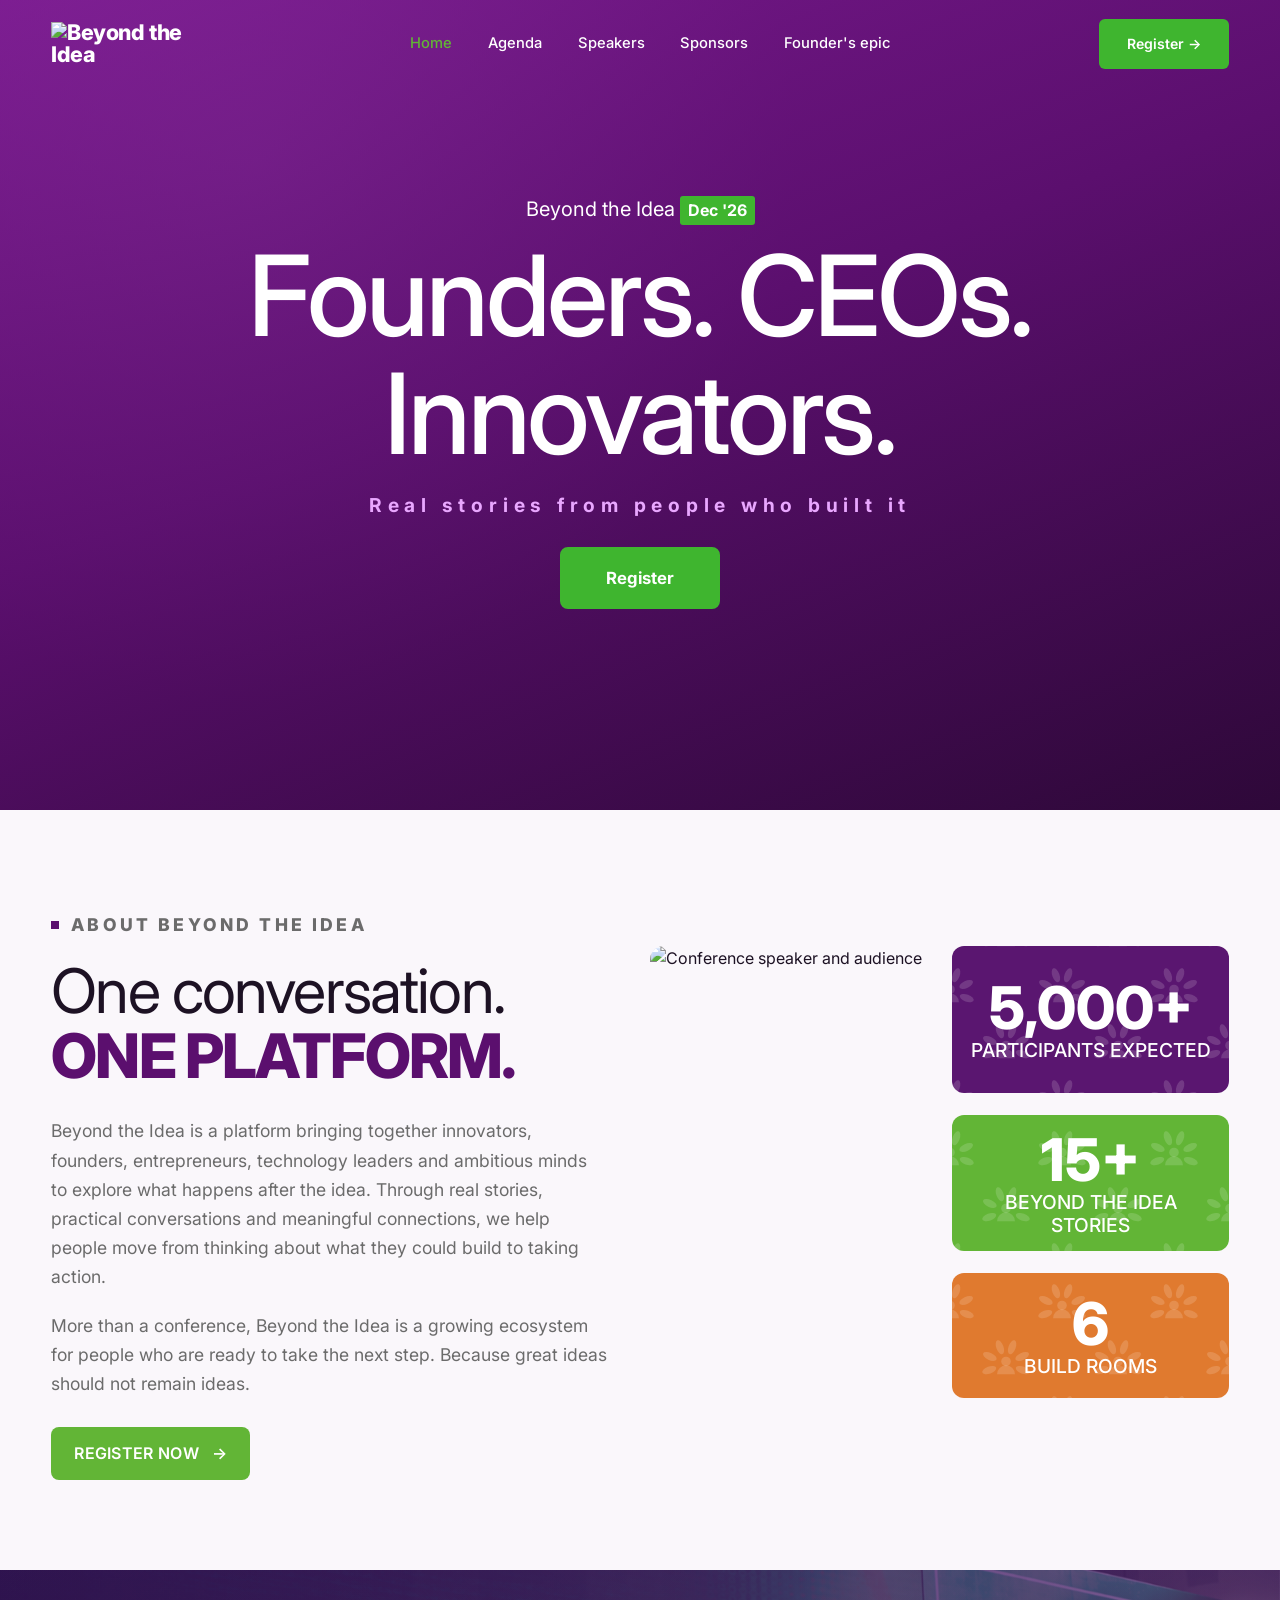
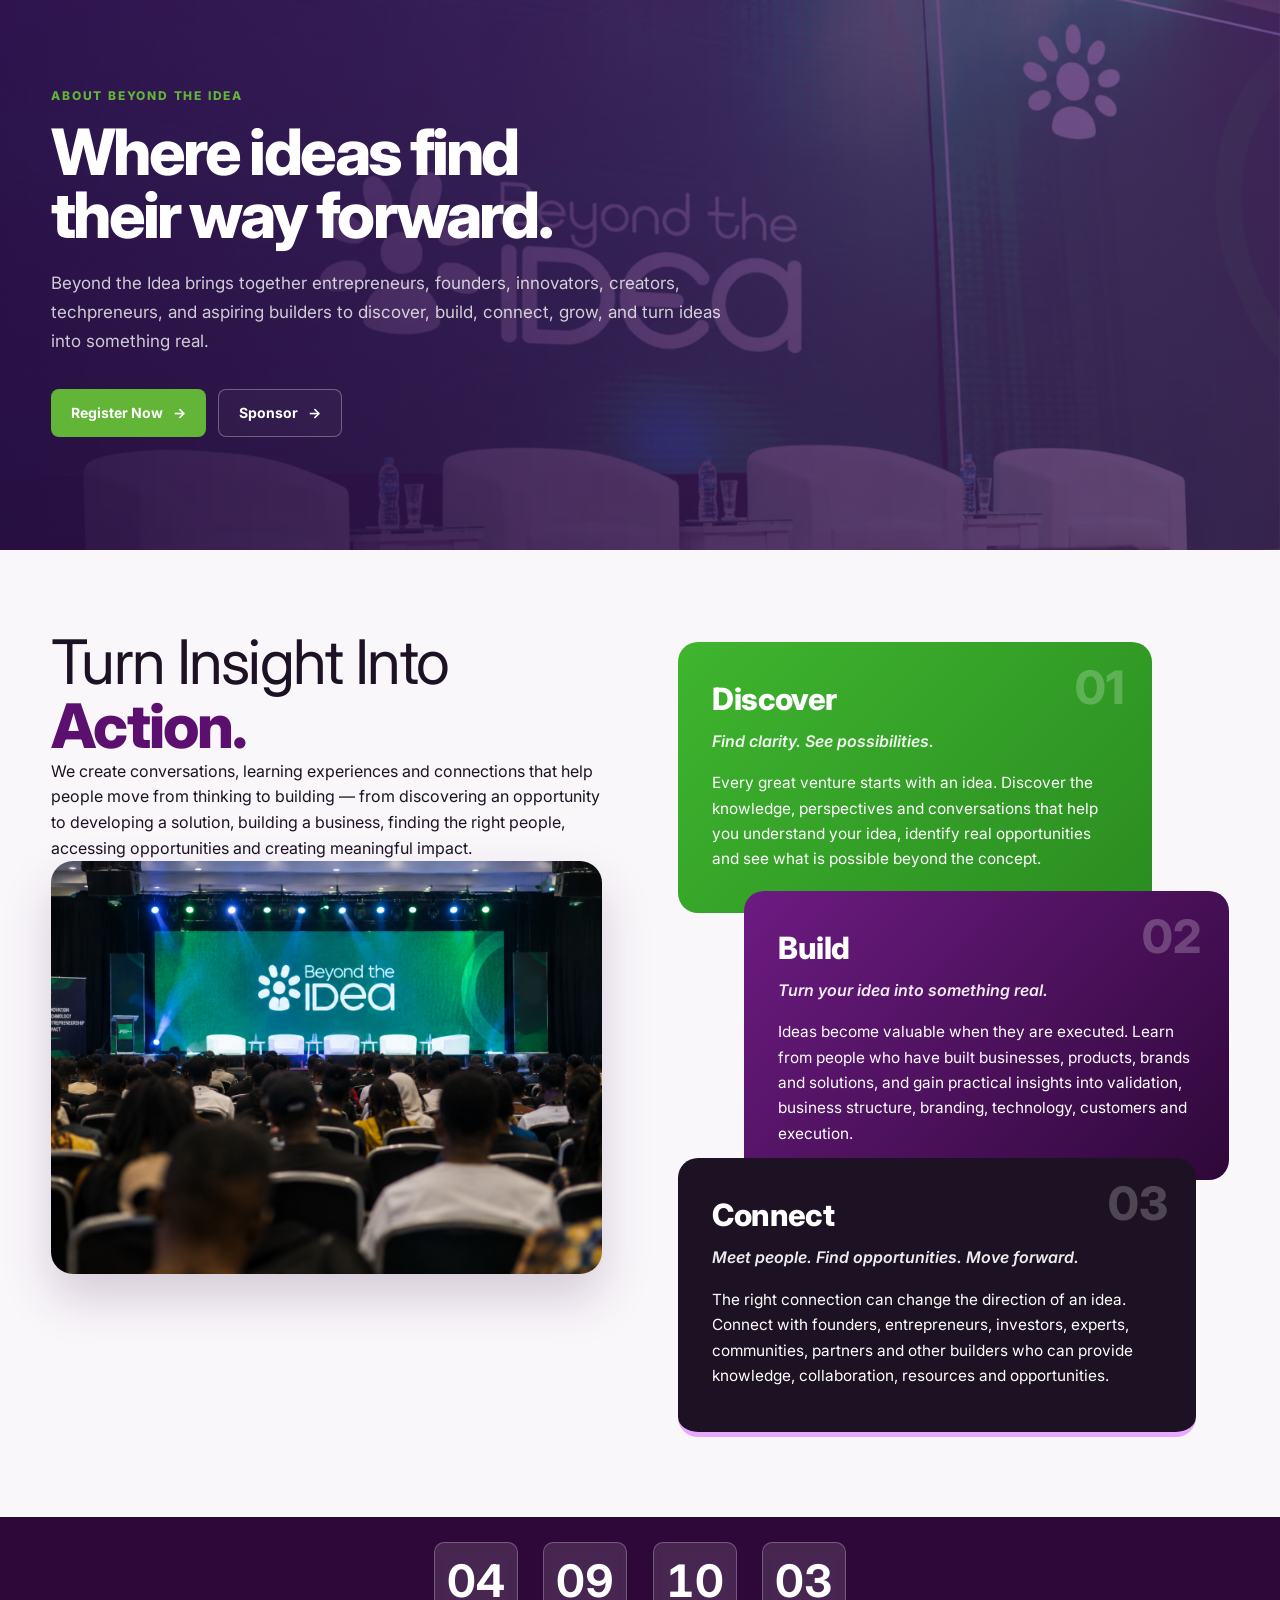
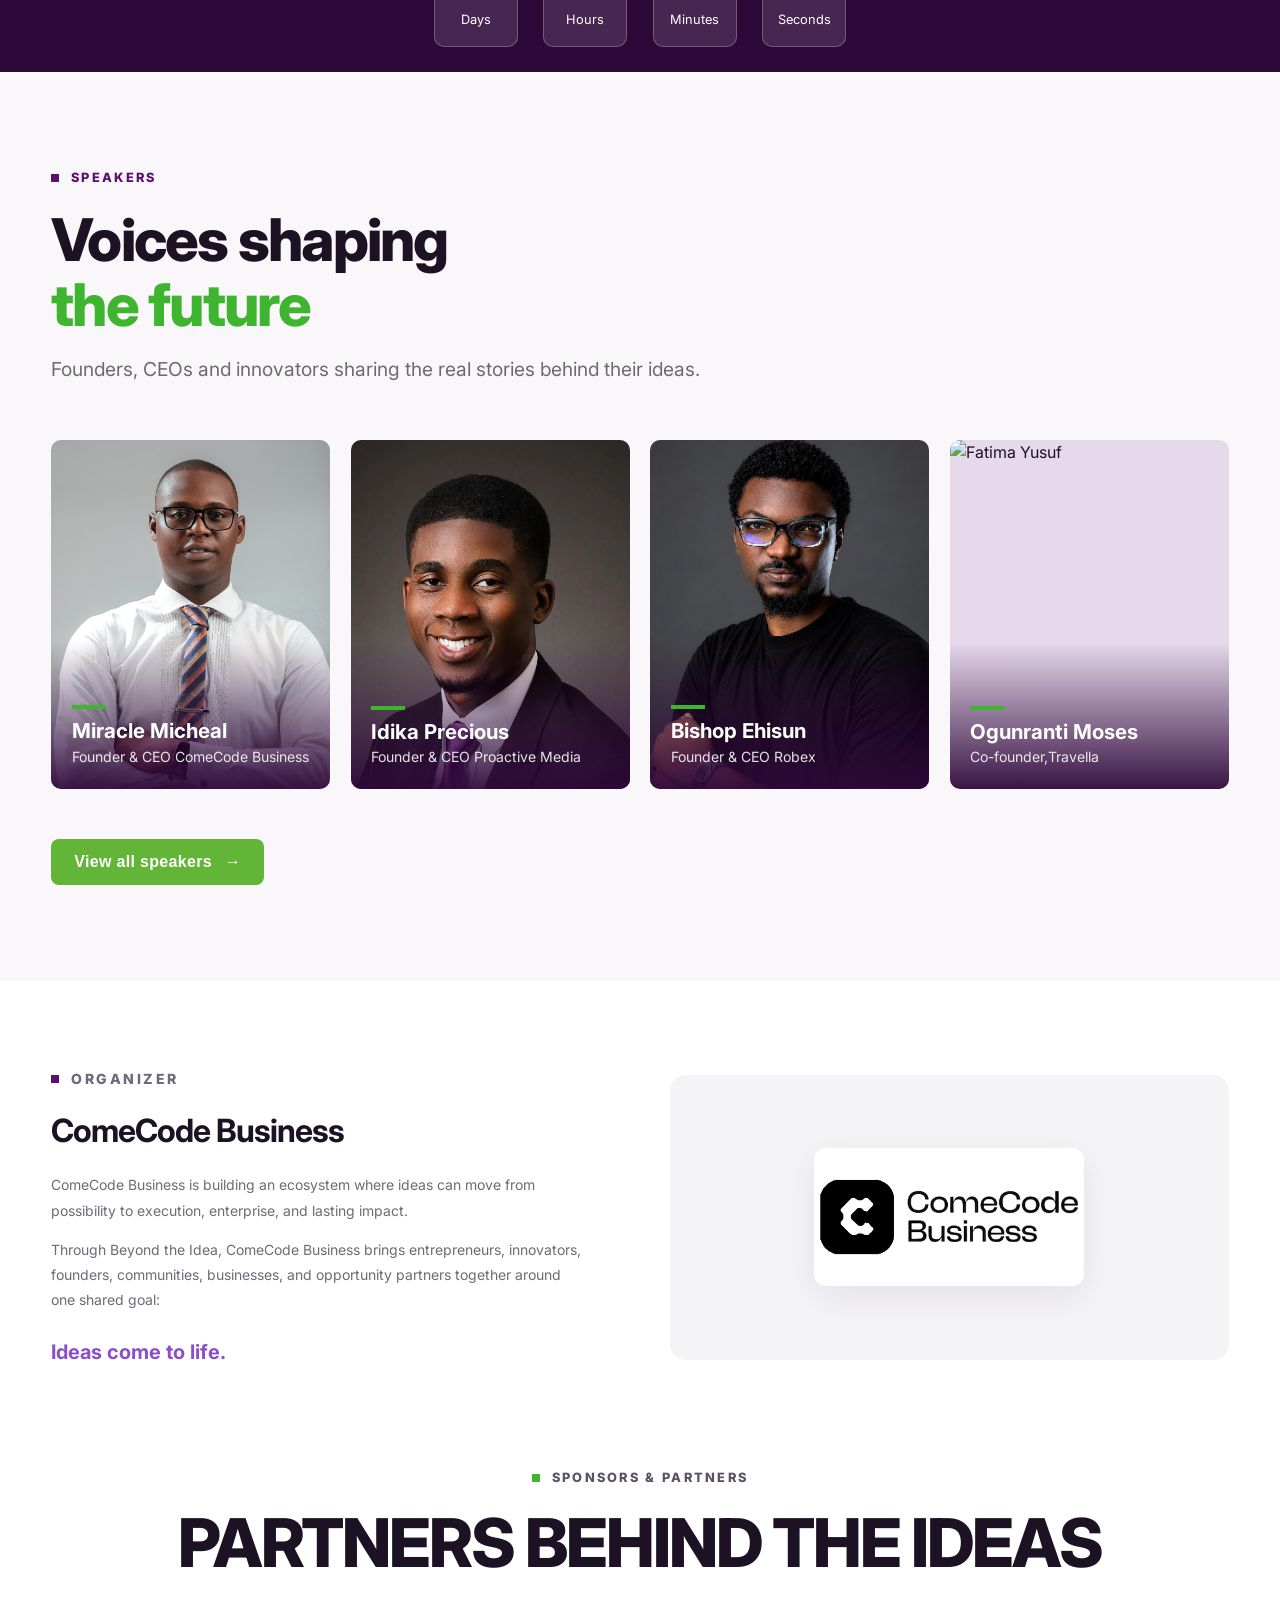
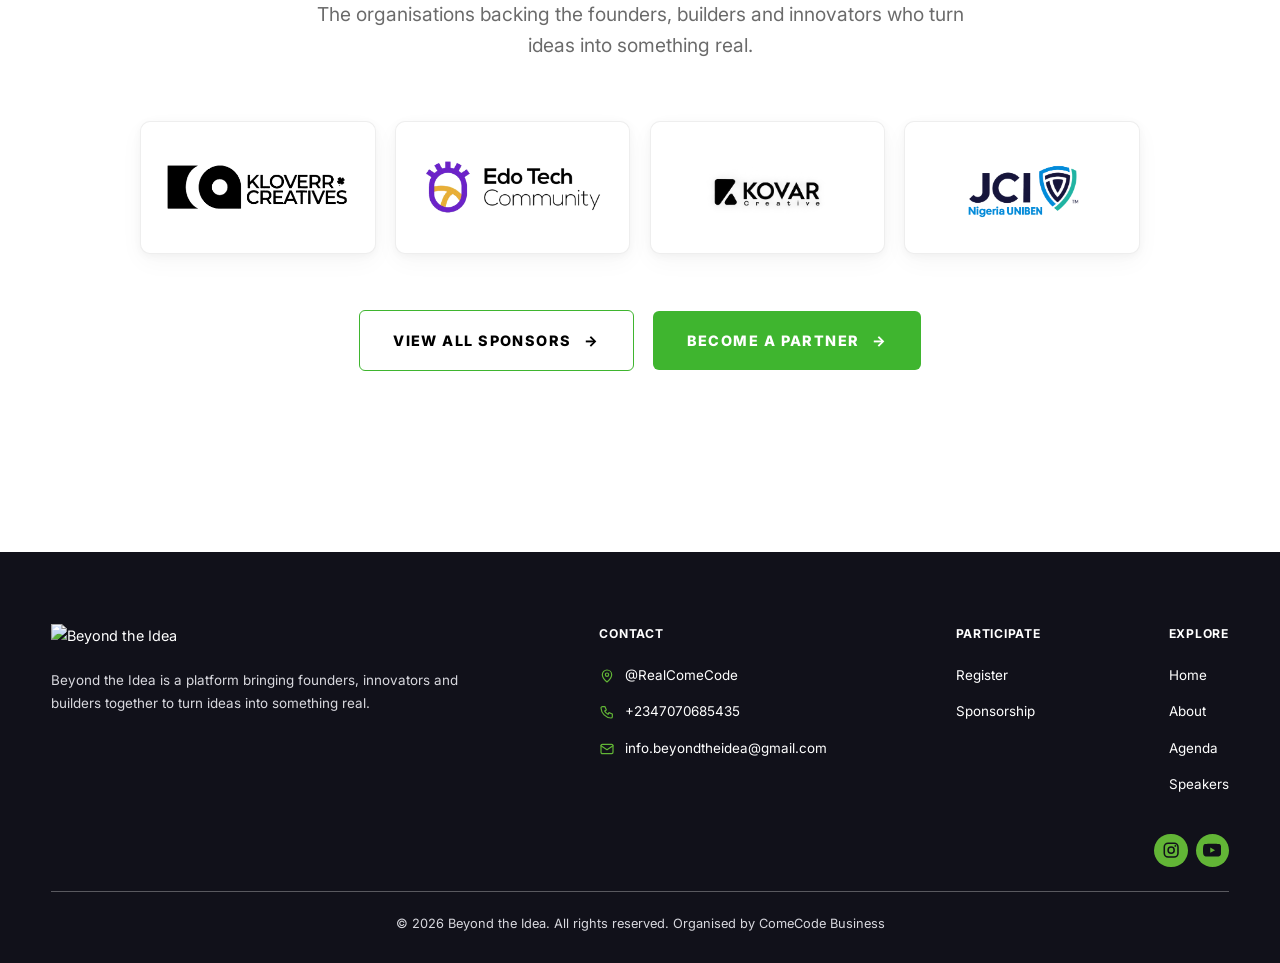
==== index.html @ 886acd52 "updating" ====
<!DOCTYPE html>
<html lang="en">

<head>
  <meta charset="UTF-8">
  <meta name="viewport" content="width=device-width, initial-scale=1">
  <title>Beyond the Idea | Where Ideas Come to Life</title>
  <link rel="preconnect" href="https://fonts.googleapis.com">
  <link href="https://fonts.googleapis.com/css2?family=Inter:wght@300;400;500;600;700;800&display=swap"
    rel="stylesheet">
  <link rel="icon" type="image/svg+xml" href="./img/favicon.png">
  <meta name="theme-color" content="#5b0f6e">
  <link rel="stylesheet" href="main.css">
</head>

<body>

  <header class="nav" id="nav">
    <a href="#home" class="logo">
      <img class="logo-white" src="./img/logo1.PNG" alt="Beyond the Idea">
      <img class="logo-color" src="./img/logo.PNG" alt="Beyond the Idea">
    </a>
    <button class="menu-toggle" id="menuToggle" aria-label="Toggle menu" aria-expanded="false">&#9776;</button>
    <ul class="nav-links" id="navLinks">
      <li><a href="#home" class="active">Home</a></li>
      <li><a href="agenda.html">Agenda</a></li>
      <li><a href="speakers.html">Speakers</a></li>

      <!-- <li><a href="#agenda">Agenda</a></li> -->
      <li><a href="sponsor.html">Sponsors</a></li>
      <li><a href="#journey">Founder's epic</a></li>
      <a href="register.html" class="btn-register btn-register-hide">Register <span>→</span></a>
    </ul>
    <a href="register.html" class="btn-register">Register <span>→</span></a>
  </header>

  <main>
    <section class="hero" id="home">
      <div class="hero-bg" aria-hidden="true">
        <video autoplay muted loop playsinline preload="auto"
          poster="https://assets.mixkit.co/videos/13192/13192-thumb-720-3.jpg">
          <!-- Replace with your own file later: <source src="hero.mp4" type="video/mp4"> -->
          <source src="https://assets.mixkit.co/videos/13192/13192-720.mp4" type="video/mp4">
        </video>
      </div>
      <!-- <p class="kicker">Beyond the Idea 2026</p> -->
      <p class="hero-beyond-the-idea">Beyond the Idea <small> Dec '26</small></p>
      <h1>Founders. CEOs. <br> Innovators.</h1>
      <p class="tagline">Real stories from people who built it
      </p>

      <!-- Change the date here (YYYY-MM-DDTHH:MM:SS) -->


      <br>
      <a href="register.html" class="btn-cta" id="register">Register</a>


    </section>

    <!-- =========== about ============== -->
    <!-- ============   ============= -->
    <section class="about" id="about">
      <div class="about-text">
        <p class="spk-label">ABOUT BEYOND THE IDEA</p>
        <h2>One conversation.<br><span>ONE PLATFORM.</span></h2>
        <p class="platform-lead">Beyond the Idea is a platform bringing together innovators, founders, entrepreneurs,
          technology leaders and ambitious minds to explore what happens after the idea. Through real stories, practical
          conversations and meaningful connections, we help people move from thinking about what they could build to
          taking action.</p>
        <p>More than a conference, Beyond the Idea is a growing ecosystem for people who are ready to take the next
          step. Because great ideas should not remain ideas.</p>

        <a href="#register" class="about-btn">REGISTER NOW <span aria-hidden="true">&rarr;</span></a>
      </div>

      <div class="participants-sec">
        <!-- Temporary image: replace src with the official conference photo -->
        <img class="about-img" src="https://assets.mixkit.co/videos/13192/13192-thumb-720-3.jpg"
          alt="Conference speaker and audience">

        <div class="about-cards">
          <div class="acard acard--purple"><strong>5,000+</strong><span>PARTICIPANTS EXPECTED</span></div>
          <div class="acard acard--green"><strong>15+</strong><span>BEYOND THE IDEA STORIES</span></div>
          <div class="acard acard--orange"><strong>6</strong><span>BUILD ROOMS</span></div>
        </div>
      </div>
    </section>

    <section class="bti-about-hero">
      <div class="bti-hero-overlay"></div>

      <div class="bti-container bti-hero-content">

        <span class="bti-eyebrow">ABOUT BEYOND THE IDEA</span>

        <h1>
          Where ideas find<br />
          their way forward.
        </h1>

        <p>
          Beyond the Idea brings together entrepreneurs, founders,
          innovators, creators, techpreneurs, and aspiring builders
          to discover, build, connect, grow, and turn ideas into
          something real.
        </p>

        <div class="bti-hero-buttons">
          <a href="register.html" class="bti-btn bti-btn-primary">
            Register Now
            <span>→</span>
          </a>

          <a href="#programme" class="bti-btn bti-btn-outline">
            Sponsor
            <span>→</span>
          </a>
        </div>

      </div>
    </section>

    <!-- <section class="bti-section bti-white-section bti-journey-section">
      
      <div class="bti-container">
  
        <div class="bti-section-heading">
  
          <span class="bti-eyebrow bti-eyebrow-purple">
            MORE THAN A CONFERENCE
          </span>
  
          <h2>
            An idea is the beginning.<br />
            What comes next changes everything.
          </h2>
  
          <p>
            Beyond the Idea is built around the journey people take
            after inspiration — helping them discover what is possible,
            learn what is necessary, connect with people who can help,
            build what matters, grow what works, and create impact.
          </p>
  
        </div>
  
  
        <div class="bti-journey-grid">
  
          <div class="bti-journey-item" data-title="DISCOVER">
            <div class="bti-journey-number">01</div>
            <h3>DISCOVER</h3>
            <p>
              Find clarity, identify opportunities, and understand
              what is possible.
            </p>
          </div>
  
          <div class="bti-journey-item" data-title="LEARN">
            <div class="bti-journey-number">02</div>
            <h3>LEARN</h3>
            <p>
              Gain practical knowledge from people who have built,
              failed, learned, and grown.
            </p>
          </div>
  
          <div class="bti-journey-item" data-title="CONNECT">
            <div class="bti-journey-number">03</div>
            <h3>CONNECT</h3>
            <p>
              Meet founders, experts, communities, partners,
              investors, and opportunity creators.
            </p>
          </div>
  
          <div class="bti-journey-item" data-title="BUILD">
            <div class="bti-journey-number">04</div>
            <h3>BUILD</h3>
            <p>
              Move from thinking to doing and turn ideas into
              businesses, products, brands, and solutions.
            </p>
          </div>
  
          <div class="bti-journey-item" data-title="GROW">
            <div class="bti-journey-number">05</div>
            <h3>GROW</h3>
            <p>
              Discover customers, opportunities, resources,
              partnerships, and pathways for sustainable growth.
            </p>
          </div>
  
          <div class="bti-journey-item" data-title="IMPACT">
            <div class="bti-journey-number">06</div>
            <h3>IMPACT</h3>
            <p>
              Build things that matter, create opportunities,
              and contribute to something bigger.
            </p>
          </div>
  
        </div>
  
  
        <div class="bti-bottom-statement">
          <span>IDEA</span>
          <i>→</i>
          <span>INNOVATION</span>
          <i>→</i>
          <span>ENTERPRISE</span>
          <i>→</i>
          <span>IMPACT</span>
        </div>
  
      </div>
  
    </section> -->



    <section class="platform" id="platform">
      <div class="platform-left">
        <h2>Turn Insight Into
          <br><span>Action.</span>
        </h2>
        <p>We create conversations, learning experiences and connections that help people move from thinking to building
          — from discovering an opportunity to developing a solution, building a business, finding the right people,
          accessing opportunities and creating meaningful impact.</p>



        <img class="platform-img" src="./img//Beyond the Idea Conference Stage.png"
          alt="Attendees at a business conference">
      </div>

      <div class="platform-cards">
        <article class="pcard pcard--discover">
          <span class="pcard-num">01</span>
          <h3>Discover</h3>
          <p class="pcard-sub">Find clarity. See possibilities.</p>
          <p>Every great venture starts with an idea. Discover the knowledge, perspectives and conversations that help
            you understand your idea, identify real opportunities and see what is possible beyond the concept.</p>
        </article>

        <article class="pcard pcard--build">
          <span class="pcard-num">02</span>
          <h3>Build</h3>
          <p class="pcard-sub">Turn your idea into something real.</p>
          <p>Ideas become valuable when they are executed. Learn from people who have built businesses, products, brands
            and solutions, and gain practical insights into validation, business structure, branding, technology,
            customers and execution.</p>
        </article>

        <article class="pcard pcard--connect">
          <span class="pcard-num">03</span>
          <h3>Connect</h3>
          <p class="pcard-sub">Meet people. Find opportunities. Move forward.</p>
          <p>The right connection can change the direction of an idea. Connect with founders, entrepreneurs, investors,
            experts, communities, partners and other builders who can provide knowledge, collaboration, resources and
            opportunities.</p>
        </article>
      </div>
    </section>





    <section class="closing" id="speakers">
      <div class="countdown" id="countdown" data-date="2026-12-10T09:00:00" aria-label="Countdown to the conference">
        <div><strong id="cd-days">00</strong><span>Days</span></div>
        <div><strong id="cd-hours">00</strong><span>Hours</span></div>
        <div><strong id="cd-mins">00</strong><span>Minutes</span></div>
        <div><strong id="cd-secs">00</strong><span>Seconds</span></div>
      </div>
    </section>

    <!--========== speakers ============ -->
    <section class="speakers" id="speakers">
      <p class="spk-label">SPEAKERS</p>
      <h2 class="spk-heading">Voices shaping <br> <span>the future</span></h2>
      <p class="spk-lead">Founders, CEOs and innovators sharing the real stories behind their ideas.</p>

      <div class="spk-grid">
        <article class="spk">
          <img src="./img/00mira.png" alt="Amara Okoye">
          <div class="spk-info">
            <h3>Miracle Micheal</h3>
            <p>Founder &amp; CEO ComeCode Business </p>
          </div>
        </article>
        <article class="spk">
          <img src="./img/spk1.PNG" alt="Idika Precious">
          <div class="spk-info">
            <h3>Idika Precious</h3>
            <p>Founder &amp; CEO Proactive Media</p>
          </div>
        </article>



        <article class="spk">
          <img src="./img/Bishop.png" alt="Segun Balogun">
          <div class="spk-info">
            <h3>Bishop Ehisun</h3>
            <p>Founder &amp; CEO Robex</p>
          </div>
        </article>

        <article class="spk">
          <img src="https://media.licdn.com/dms/image/v2/D4D03AQGA4T_Y5OUcsQ/profile-displayphoto-scale_400_400/B4DaENjYdKKAAg-/0/1791228742849?e=1793836800&v=beta&t=tyHD4drpQidEf4OeiKPLQyxPSlgWI0ppKH7oAzW0KeU" alt="Fatima Yusuf" loading="lazy">
         
          <div class="spk-info">
            <h3>Ogunranti Moses</h3>
            <p>Co-founder,Travella</p>
          </div>
        </article>
      </div>
      <a href="speakers.html"> <button class="view-speakers">View all speakers <span>→</span></button></a>
    </section>



    <!-- =========================================
             ORGANIZER SECTION
        ========================================== -->
    <section class="bti-organizer-section">

      <div class="bti-container">

        <div class="bti-organizer-grid">

          <div class="bti-organizer-content">

            <p class="spk-label">ORGANIZER</p>

            <h2>ComeCode Business</h2>

            <p>
              ComeCode Business is building an ecosystem where ideas
              can move from possibility to execution, enterprise, and
              lasting impact.
            </p>

            <p>
              Through Beyond the Idea, ComeCode Business brings
              entrepreneurs, innovators, founders, communities,
              businesses, and opportunity partners together around one
              shared goal:
            </p>

            <strong class="bti-organizer-highlight">
              Ideas come to life.
            </strong>

          </div>


          <div class="bti-organizer-logo-box">

            <!-- Replace this with the actual ComeCode Business logo -->
            <div class="bti-logo-placeholder">
              <img src="./img/ccb_logo.png" alt="">
            </div>

          </div>

        </div>

      </div>
      <!-- ========== SPONSORS & PARTNERS ========== -->
      <section class="sponsors" id="sponsors">

        <p class="sp-label">SPONSORS &amp; PARTNERS</p>

        <h2 class="sp-heading">Partners behind the ideas</h2>

        <p class="sp-lead">
          The organisations backing the founders, builders and innovators who turn ideas into something real.
        </p>

        <div class="sp-grid">

          <a href="#" class="plogo" aria-label="Google">
            <img src="./img//sponsors/kloverr.png" alt="Google">
          </a>

          <a href="#" class="plogo" aria-label="Microsoft">
            <img src="./img//sponsors//Edo tech com...png" alt="Microsoft">
          </a>

          <a href="#" class="plogo kovar" aria-label="Meta">
            <img src="./img//sponsors/kovar.png" alt="Meta">
          </a>

          <a href="#" class="plogo" aria-label="Apple">
            <img src="./img/sponsors/jcin.png" alt="Apple">
          </a>

          <!-- <a href="#" class="plogo" aria-label="Amazon">
            <img src="https://cdn.simpleicons.org/amazon" alt="Amazon">
          </a>

          <a href="#" class="plogo" aria-label="Flutter">
            <img src="https://cdn.simpleicons.org/flutter" alt="Flutter">
          </a>

          <a href="#" class="plogo" aria-label="Paystack">
            <img src="https://cdn.simpleicons.org/paystack" alt="Paystack">
          </a>

          <a href="#" class="plogo" aria-label="MTN">
            <img src="https://cdn.simpleicons.org/mtn" alt="MTN">
          </a>

          <a href="#" class="plogo" aria-label="Airtel">
            <img src="https://cdn.simpleicons.org/airtel" alt="Airtel">
          </a>

          <a href="#" class="plogo" aria-label="GitHub">
            <img src="https://cdn.simpleicons.org/github" alt="GitHub">
          </a>

          <a href="#" class="plogo" aria-label="LinkedIn">
            <img src="https://cdn.simpleicons.org/linkedin" alt="LinkedIn">
          </a>

          <a href="#" class="plogo" aria-label="Notion">
            <img src="https://cdn.simpleicons.org/notion" alt="Notion">
          </a> -->

        </div>

        <div class="sp-actions">

          <a href="sponsor.html" class="sp-btn">
            VIEW ALL SPONSORS
            <span aria-hidden="true">→</span>
          </a>

          <a href="register.html" class="sp-btn sp-btn-primary">
            BECOME A PARTNER
            <span aria-hidden="true">→</span>
          </a>

        </div>

      </section>
    </section>
  </main>

  <footer class="sf">
    <div class="sf-top">

      <!-- brand -->
      <div class="sf-brand">
        <a href="index.html"><img src="./img/logo1.PNG" alt="Beyond the Idea"></a>
        <p>Beyond the Idea is a platform bringing founders, innovators and builders together to turn ideas into
          something real.</p>
      </div>

      <!-- contact -->
      <div class="sf-col sf-contact">
        <h4>Contact</h4>
        <ul>
          <li>
            <svg viewBox="0 0 24 24" aria-hidden="true">
              <path d="M12 21s-7-6.1-7-11a7 7 0 0 1 14 0c0 4.9-7 11-7 11z" />
              <circle cx="12" cy="10" r="2.5" />
            </svg>
            <span>@RealComeCode</span>
          </li>
          <li>
            <svg viewBox="0 0 24 24" aria-hidden="true">
              <path d="M5 4h4l2 5-2.5 1.5a11 11 0 0 0 5 5L15 13l5 2v4a2 2 0 0 1-2 2A16 16 0 0 1 3 6a2 2 0 0 1 2-2z" />
            </svg>
            <a href="https://wa.me/+2347070685435">+2347070685435</a>
          </li>
          <li>
            <svg viewBox="0 0 24 24" aria-hidden="true">
              <rect x="3" y="5" width="18" height="14" rx="2" />
              <path d="M3 7l9 6 9-6" />
            </svg>
            <a href="mailto:email@example.com">info.beyondtheidea@gmail.com</a>
          </li>
        </ul>
      </div>

      <!-- participate -->
      <div class="sf-col">
        <h4>Participate</h4>
        <ul>
          <li><a href="register.html">Register</a></li>
          <li><a href="sponsor.html">Sponsorship</a></li>
        </ul>
      </div>

      <!-- explore -->
      <div class="sf-col">
        <h4>Explore</h4>
        <ul>
          <li><a href="index.html">Home</a></li>
          <li><a href="index.html#about">About</a></li>
          <li><a href="agenda.html">Agenda</a></li>
          <li><a href="speakers.html">Speakers</a></li>
        </ul>
      </div>

    </div>

    <!-- social icon (right-hand side) -->
    <div class="sf-social">
      <a href="https://www.instagram.com/YOUR-HANDLE" target="_blank" rel="noopener" aria-label="Instagram">
        <svg viewBox="0 0 24 24" aria-hidden="true">
          <g fill="none" stroke="currentColor" stroke-width="2" stroke-linecap="round" stroke-linejoin="round">
            <rect x="3" y="3" width="18" height="18" rx="5" />
            <circle cx="12" cy="12" r="4" />
          </g>
          <circle cx="17.5" cy="6.5" r="1.2" fill="currentColor" />
        </svg>
      </a>
      <a href="https://youtube.com/@realcomecode?si=xZwVkfwQ1NL-Rm1K" target="_blank" rel="noopener"
        aria-label="YouTube">
        <svg viewBox="0 0 24 24" aria-hidden="true">
          <path
            d="M23.498 6.186a3.016 3.016 0 0 0-2.122-2.136C19.505 3.545 12 3.545 12 3.545s-7.505 0-9.377.505A3.017 3.017 0 0 0 .502 6.186C0 8.07 0 12 0 12s0 3.93.502 5.814a3.016 3.016 0 0 0 2.122 2.136c1.871.505 9.376.505 9.376.505s7.505 0 9.377-.505a3.015 3.015 0 0 0 2.122-2.136C24 15.93 24 12 24 12s0-3.93-.502-5.814zM9.545 15.568V8.432L15.818 12l-6.273 3.568z" />
        </svg>
      </a>
    </div>

    <!-- copyright (right-hand side) -->
    <div class="sf-bottom">
      © 2026 Beyond the Idea. All rights reserved. Organised by ComeCode Business
    </div>
  </footer>

  <script src="main.js">

  </script>
</body>

</html>
---- main.css ----
:root {
  --purple: #5b0f6e;
  --purple-deep: #2e0839;
  --lilac: #e9a7ff;
  --green: #3fb52f;
  --white: #fff;
  --ink: #1d1224;
  --nav-h: clamp(68px, 7vw, 88px);
}

* {
  box-sizing: border-box;
  margin: 0;
  padding: 0;
}

html {
  scroll-behavior: smooth;
  scroll-padding-top: 80px;
  -webkit-text-size-adjust: 100%;
}

body {
  font-family: "Inter", system-ui, sans-serif;
  color: var(--ink);
  background: #faf7fb;
  line-height: 1.6;
  overflow-x: clip;
  /* never split words mid-word; lines only wrap between words */
  overflow-wrap: normal;
  word-break: normal;
  hyphens: none;
}

img,
video {
  max-width: 100%;
}

a {
  text-decoration: none;
  color: inherit;
}

:focus-visible {
  outline: 3px solid var(--lilac);
  outline-offset: 3px;
}

/* ---------- NAV ---------- */
.nav {
  position: fixed;
  inset: 0 0 auto 0;
  z-index: 50;
  height: var(--nav-h);
  display: flex;
  align-items: center;
  justify-content: space-between;
  gap: clamp(8px, 1.5vw, 24px);
  padding: 0 clamp(14px, 4vw, 56px);
  color: var(--white);
  background: transparent;
  transition: background .3s, box-shadow .3s, height .3s, color .3s;
}

.nav.scrolled {
  background: var(--white);
  color: var(--ink);
  height: clamp(60px, 6vw, 92px);
  box-shadow: 0 2px 18px rgba(46, 8, 57, .12);
}

.logo {
  flex-shrink: 0;
  font-weight: 800;
  font-size: 1.35rem;
  line-height: 1;
  letter-spacing: -.02em;
}

.logo small {
  display: inline-block;
  margin-top: 6px;
  padding: 2px 8px;
  background: var(--green);
  color: var(--white);
  font-size: .72rem;
  font-weight: 700;
  letter-spacing: 0;
}

.logo img {
  display: block;
  width: clamp(96px, 14vw, 150px);
  height: auto;
}

/* ===== NAV LOGO SWAP (white logo on the transparent bar, coloured logo once the bar turns white) ===== */
.logo .logo-color {
  display: none;
}

.nav.scrolled .logo .logo-white {
  display: none;
}

.nav.scrolled .logo .logo-color {
  display: block;
}

.nav-links {
  display: flex;
  flex-wrap: nowrap;
  gap: clamp(0px, .4vw, 8px);
  list-style: none;
}

.nav-links a {
  display: block;
  white-space: nowrap;
  padding: clamp(6px, .8vw, 10px) clamp(4px, calc(1.9vw - 9px), 20px);
  font-size: clamp(.68rem, 1.15vw, 1rem);
  border-radius: 999px;
  font-weight: 500;
  transition: background .2s;
}

.nav-links a:hover {
  color: var(--card-green);
}

.nav.scrolled .nav-links a:hover {
  color: var(--card-green);
}

.nav-links a.active {
  /* background: var(--ink); */
  color: var(--card-green);
}

.btn-register {
  flex-shrink: 0;
  white-space: nowrap;
  background: var(--green);
  color: var(--white);
  padding: clamp(8px, 1.1vw, 16px) clamp(10px, calc(2.6vw - 5px), 28px);
  font-size: clamp(.68rem, 1.1vw, 1rem);
  border-radius: 6px;
  font-weight: 600;
  transition: background .2s;
}

.btn-register:hover {
  background: var(--purple-deep);
}

.menu-toggle {
  display: none;
  background: none;
  border: 0;
  color: inherit;
  font-size: 1.8rem;
  cursor: pointer;
}

.btn-register-hide {
  display: none !important;
}

/* ---------- HERO ---------- */
.hero {
  position: relative;
  min-height: 90vh;
  display: flex;
  flex-direction: column;
  align-items: center;
  justify-content: center;
  text-align: center;
  color: var(--white);
  padding: calc(var(--nav-h) + clamp(12px, 2vw, 24px)) 5vw clamp(90px, 12vw, 120px);
  /* Gradient shows while the video loads */
  background:
    radial-gradient(circle at 20% 20%, rgba(233, 167, 255, .25), transparent 45%),
    linear-gradient(160deg, #7a1a8f 0%, var(--purple) 45%, var(--purple-deep) 100%);
  isolation: isolate;
  overflow: hidden;
}

.hero-bg {
  position: absolute;
  inset: 0;
  z-index: -1;
}

.hero-bg video {
  width: 100%;
  height: 100%;
  object-fit: cover;
}

/* Purple overlay keeps the white text readable over the footage */
.hero-bg::after {
  content: "";
  position: absolute;
  inset: 0;
  background: linear-gradient(160deg, rgba(122, 26, 143, .75), rgba(91, 15, 110, .8) 45%, rgba(46, 8, 57, .9));
}

.hero .kicker {
  font-size: clamp(.9rem, 1.6vw, 1.15rem);
  font-weight: 500;
}

.hero-beyond-the-idea {
  font-size: 20px;
}

.hero-beyond-the-idea small {
  display: inline-block;
  padding: 2px 8px;
  background: var(--green);
  color: var(--white);
  font-size: 1rem;
  font-weight: 700;
  letter-spacing: 0;
  border-radius: 3px;
}

.hero h1 {
  font-size: clamp(2.25rem, 9vw, 7rem);
  font-weight: 500;
  line-height: 1.05;
  letter-spacing: -.03em;
  margin: clamp(8px, 1.2vw, 12px) 0 clamp(12px, 1.8vw, 18px);
}

.hero h1 b {
  font-weight: 800;
}

.hero .tagline {
  color: var(--lilac);
  font-weight: 700;
  letter-spacing: clamp(.12em, 1.2vw, .3em);
  font-size: clamp(.62rem, 1.6vw, 1.2rem);
}

.hero .date {
  font-size: clamp(1.05rem, 3.4vw, 2.6rem);
  font-weight: 700;
  letter-spacing: clamp(.1em, .9vw, .25em);
  margin: clamp(12px, 1.8vw, 18px) 0 clamp(6px, 1vw, 10px);
}

.hero .venue {
  color: #e5d3ec;
  letter-spacing: clamp(.08em, .6vw, .2em);
  font-size: clamp(.75rem, 1.4vw, 1rem);
}

.countdown {
  display: flex;
  justify-content: center;
  gap: clamp(6px, 2vw, 40px);
  /* margin: clamp(18px, 2.8vw, 28px) 0 clamp(20px, 3.4vw, 34px); */
}

.countdown div {
  min-width: clamp(54px, 8vw, 84px);
  padding: clamp(8px, 1.4vw, 14px) clamp(4px, 1vw, 10px);
  background: rgba(255, 255, 255, .12);
  border: 1px solid rgba(255, 255, 255, .25);
  border-radius: 10px;
  backdrop-filter: blur(6px);
}

.countdown strong {
  display: block;
  font-size: clamp(1.4rem, 4vw, 2.8rem);
  line-height: 1.1;
  font-variant-numeric: tabular-nums;
}

.countdown span {
  font-size: clamp(.62rem, 1vw, .8rem);
  color: #ffffff;
}

.btn-cta {
  display: inline-block;
  white-space: nowrap;
  background: var(--green);
  color: var(--white);
  padding: clamp(12px, 1.6vw, 16px) clamp(28px, 4vw, 44px);
  border-radius: 8px;
  font-weight: 700;
  font-size: clamp(.92rem, 1.4vw, 1.05rem);
  border: 2px solid var(--green);
  transition: background .2s, color .2s;
}

.btn-cta:hover {
  background: transparent;
}

.hero-stat {
  position: absolute;
  left: clamp(14px, 4vw, 56px);
  bottom: clamp(20px, 2.8vw, 32px);
  text-align: left;
}

.hero-stat strong {
  display: block;
  font-size: clamp(.9rem, 1.4vw, 1.15rem);
}

.hero-stat span {
  color: #e5d3ec;
  font-size: clamp(.8rem, 1.2vw, .95rem);
}

/* ---------- SECTIONS ---------- */
.section {
  padding: clamp(56px, 8vw, 96px) 6vw;
  max-width: 1100px;
  margin: 0 auto;
}

.section h2 {
  font-size: clamp(1.6rem, 4vw, 2.6rem);
  letter-spacing: -.02em;
  margin-bottom: clamp(14px, 1.8vw, 20px);
}

.section p {
  max-width: 70ch;
  margin-bottom: 16px;
  font-size: clamp(.95rem, 1.5vw, 1rem);
}

.section ul {
  max-width: 70ch;
  padding-left: 1.2rem;
}

.section li {
  margin-bottom: 10px;
}

.journey {
  display: flex;
  flex-wrap: wrap;
  gap: 12px 8px;
  align-items: center;
  margin: clamp(18px, 2.8vw, 28px) 0;
  font-weight: 800;
  font-size: clamp(.9rem, 2.4vw, 1.5rem);
  color: var(--purple);
}

.journey i {
  font-style: normal;
  color: var(--green);
}

.closing {
  background: var(--purple-deep);
  color: var(--white);
  text-align: center;
  padding: clamp(25px, 8vw, 21px) 6vw;
}

.closing h2 {
  font-size: clamp(1.5rem, 6vw, 4rem);
  font-weight: 800;
  letter-spacing: .02em;
}

.closing p {
  color: #e5d3ec;
  margin: 12px auto clamp(18px, 2.8vw, 28px);
}

footer {
  text-align: center;
  padding: 24px 16px;
  font-size: clamp(.78rem, 1.2vw, .9rem);
  color: #6b5a74;
}

/* ---------- PLATFORM (heading + image + cards) ---------- */
.platform {
  /* same 1280px desktop width, but never touches the screen edges */
  width: min(1280px, calc(100% - clamp(32px, 8vw, 112px)));
  margin: 0 auto;
  padding: clamp(48px, 8vw, 80px) 0;
  display: grid;
  grid-template-columns: 1fr 1fr;
  gap: clamp(24px, 6vw, 77px);
  align-items: start;
}

.platform>* {
  min-width: 0;
}

.platform h2 {
  font-size: clamp(1.9rem, 4.8vw, 4.6rem);
  font-weight: 400;
  line-height: 1.05;
  letter-spacing: -.03em;
}

.platform h2 span {
  font-weight: 800;
  color: var(--purple);
}

.platform-lead {
  margin: clamp(16px, 2.2vw, 28px) 0 clamp(22px, 3.2vw, 40px);
  max-width: 52ch;
  font-size: clamp(.92rem, 1.5vw, 1.12rem);
  line-height: 1.75;
  color: #5d4f66;
}

.platform-img {
  display: block;
  width: 100%;
  aspect-ratio: 4 / 3;
  object-fit: cover;
  border-radius: clamp(14px, 1.8vw, 22px);
  box-shadow: 0 24px 50px rgba(46, 8, 57, .18);
}

.platform-cards {
  display: flex;
  flex-direction: column;
  padding-top: 12px;
}

.pcard {
  position: relative;
  padding: clamp(20px, 2.6vw, 32px) clamp(20px, 2.8vw, 34px) clamp(22px, 2.8vw, 34px);
  border-radius: clamp(14px, 1.6vw, 20px);
  color: var(--white);
  transition: transform .3s ease, box-shadow .3s ease;
}

.pcard:hover {
  transform: translateY(-8px);
  box-shadow: 0 22px 40px rgba(46, 8, 57, .28);
}

.pcard-num {
  position: absolute;
  top: clamp(14px, 1.8vw, 22px);
  right: clamp(16px, 2.2vw, 28px);
  font-size: clamp(2.2rem, 3.6vw, 3.2rem);
  font-weight: 800;
  line-height: 1;
  opacity: .22;
}

.pcard h3 {
  font-size: clamp(1.4rem, 2.4vw, 2rem);
  font-weight: 800;
  letter-spacing: -.02em;
}

.pcard-sub {
  margin: 6px 0 clamp(10px, 1.3vw, 16px);
  font-size: clamp(.85rem, 1.25vw, 1rem);
  font-weight: 600;
  font-style: italic;
  opacity: .92;
}

.pcard p:last-child {
  line-height: 1.65;
  font-size: clamp(.84rem, 1.2vw, .98rem);
}

/* Staggered, overlapping arrangement with different heights */
.pcard--discover {
  background: linear-gradient(135deg, #3fb52f, #2a8c20);
  margin-right: 14%;
  padding-bottom: clamp(26px, 3.2vw, 44px);
  z-index: 1;
}

.pcard--build {
  background: linear-gradient(135deg, #6d1b82, var(--purple-deep));
  margin-left: 12%;
  margin-top: -22px;
  z-index: 2;
}

.pcard--connect {
  background: var(--ink);
  margin-right: 6%;
  margin-top: -22px;
  padding-bottom: clamp(26px, 3.4vw, 46px);
  z-index: 3;
  border-bottom: 5px solid var(--lilac);
}

/* ---------- ABOUT (text + image + cards) ---------- */
.about {
  --card-purple: #5a1670;
  --card-green: #62b536;
  --card-orange: #e07a2f;
  max-width: 1380px;
  margin: 0 auto;
  padding: clamp(56px, 8vw, 100px) clamp(16px, 4vw, 56px) clamp(48px, 7vw, 90px);
  display: grid;
  grid-template-columns: 2.05fr 1fr 0.98fr;
  gap: clamp(16px, 2vw, 24px) clamp(14px, 1.6vw, 22px);
  align-items: start;
}

.about>* {
  min-width: 0;
}

/* if you wrap the image + cards in .participants-sec, they still sit in the grid columns */
.participants-sec {
  display: contents;
}

.about-text {
  padding-right: clamp(0px, 1.7vw, 24px);
}

.about-eyebrow {
  color: var(--purple);
  font-size: clamp(.68rem, 1vw, .82rem);
  font-weight: 800;
  letter-spacing: .16em;
  margin-bottom: clamp(8px, 1vw, 14px);
}

.about h2 span {
  font-weight: 800;
  color: var(--purple);
}

.about h2 {
  font-size: clamp(1.9rem, 4.8vw, 4.6rem);
  font-weight: 400;
  line-height: 1.05;
  letter-spacing: -.03em;
}

.about-text p:not(.about-eyebrow) {
  font-size: clamp(.92rem, 1.5vw, 1.1rem);
  line-height: 1.65;
  color: #6b6b6b;
  margin-bottom: clamp(14px, 1.6vw, 22px);
  max-width: 62ch;
}

.about-btn {
  display: inline-flex;
  align-items: center;
  gap: clamp(8px, 1vw, 14px);
  margin-top: 8px;
  white-space: nowrap;
  background: #62b536;
  color: var(--white);
  font-weight: 600;
  letter-spacing: .02em;
  font-size: clamp(.8rem, 1.3vw, 1rem);
  padding: clamp(10px, 1.2vw, 14px) clamp(16px, 1.8vw, 24px);
  border-radius: 8px;
  transition: background .2s;
}

.about-btn:hover {
  background: #4f9a2a;
}

.about-img {
  width: 100%;
  aspect-ratio: 315 / 504;
  object-fit: cover;
  border-radius: clamp(10px, 1.1vw, 14px);
  margin-top: clamp(16px, 2.8vw, 40px);
}

.about-cards {
  display: flex;
  flex-direction: column;
  gap: clamp(12px, 1.7vw, 24px);
  margin-top: clamp(16px, 2.8vw, 40px);
  aspect-ratio: 308 / 504;
}

.acard {
  flex: 1;
  display: flex;
  flex-direction: column;
  align-items: center;
  justify-content: center;
  text-align: center;
  color: var(--white);
  border-radius: clamp(8px, 1vw, 12px);
  padding: clamp(8px, 1.1vw, 16px);
  background-size: 112px 112px;
  background-position: center;
  /* Repeating pattern drawn from the Beyond the Idea icon (person + six petals) */
  background-image: url("data:image/svg+xml,<svg xmlns='http://www.w3.org/2000/svg' width='112' height='112' viewBox='0 0 112 112'><g fill='white' fill-opacity='.15'><g transform='translate(28 28) scale(.85)'><ellipse cx='-19.73' cy='7.18' rx='4.2' ry='8.6' transform='rotate(70 -19.73 7.18)'/><ellipse cx='-19.03' cy='-8.87' rx='4.2' ry='8.6' transform='rotate(115 -19.03 -8.87)'/><ellipse cx='-7.18' cy='-19.73' rx='4.2' ry='8.6' transform='rotate(160 -7.18 -19.73)'/><ellipse cx='7.18' cy='-19.73' rx='4.2' ry='8.6' transform='rotate(200 7.18 -19.73)'/><ellipse cx='19.03' cy='-8.87' rx='4.2' ry='8.6' transform='rotate(245 19.03 -8.87)'/><ellipse cx='19.73' cy='7.18' rx='4.2' ry='8.6' transform='rotate(-70 19.73 7.18)'/><circle cx='0' cy='-3' r='5.6'/><path d='M-10.5 12A10.5 10.5 0 0 1 10.5 12Z'/></g><g transform='translate(84 84) scale(.85)'><ellipse cx='-19.73' cy='7.18' rx='4.2' ry='8.6' transform='rotate(70 -19.73 7.18)'/><ellipse cx='-19.03' cy='-8.87' rx='4.2' ry='8.6' transform='rotate(115 -19.03 -8.87)'/><ellipse cx='-7.18' cy='-19.73' rx='4.2' ry='8.6' transform='rotate(160 -7.18 -19.73)'/><ellipse cx='7.18' cy='-19.73' rx='4.2' ry='8.6' transform='rotate(200 7.18 -19.73)'/><ellipse cx='19.03' cy='-8.87' rx='4.2' ry='8.6' transform='rotate(245 19.03 -8.87)'/><ellipse cx='19.73' cy='7.18' rx='4.2' ry='8.6' transform='rotate(-70 19.73 7.18)'/><circle cx='0' cy='-3' r='5.6'/><path d='M-10.5 12A10.5 10.5 0 0 1 10.5 12Z'/></g></g></svg>");
}

.acard:nth-child(1) {
  flex: 1.2;
}

.acard:nth-child(3) {
  flex: .98;
}

.acard strong {
  font-size: clamp(1.6rem, 4.6vw, 4.4rem);
  font-weight: 800;
  line-height: 1.05;
}

.acard span {
  font-size: clamp(.62rem, 1.5vw, 1.2rem);
  font-weight: 500;
  line-height: 1.2;
}

.acard--purple {
  background-color: var(--card-purple);
}

.acard--green {
  background-color: var(--card-green);
}

.acard--orange {
  background-color: var(--card-orange);
}

/* ---------- 800px AND BELOW: stack everything vertically ---------- */
@media (max-width: 800px) {

  /* nav */
  .menu-toggle {
    display: block;
  }
  .btn-register {
    display: none;
  }
  .btn-register-hide {
    display: block !important;
    text-align: center;
    border-radius: 10px !important;
  }



  .nav-links {
    position: absolute;
    top: 100%;
    left: 0;
    right: 0;
    flex-direction: column;
    gap: 0;
    background: var(--white);
    color: var(--ink);
    padding: 12px clamp(14px, 4vw, 32px) 20px;
    display: none;
    box-shadow: 0 12px 24px rgba(0, 0, 0, .1);
  }

  .nav-links.open {
    display: flex;
  }

  .nav-links a {
    font-size: 1rem;
    padding: 12px 16px;
    white-space: normal;
  }

  .nav-links a:hover {
    background: #f1e4f6;
  }

  /* hero */
  .hero-stat {
    position: static;
    margin-top: 36px;
    text-align: center;
  }

  /* platform */
  .platform {
    grid-template-columns: 1fr;
    gap: clamp(32px, 8vw, 48px);
  }

  .pcard--discover,
  .pcard--build,
  .pcard--connect {
    margin-left: 0;
    margin-right: 0;
  }

  /* about */
  .about {
    grid-template-columns: 1fr;
    padding: clamp(48px, 10vw, 80px) 5vw;
  }

  .about-text {
    padding-right: 0;
  }

  .about-img {
    margin-top: 0;
    aspect-ratio: 4 / 3;
  }

  .about-cards {
    margin-top: 0;
    aspect-ratio: auto;
  }

  .acard {
    min-height: clamp(110px, 28vw, 150px);
  }

  .acard strong {
    font-size: clamp(2.4rem, 11vw, 3.6rem);
  }

  .acard span {
    font-size: clamp(.85rem, 3.4vw, 1.1rem);
  }

  .hero {
    min-height: 70vh !important;
  }
}

@media (prefers-reduced-motion: reduce) {
  html {
    scroll-behavior: auto;
  }

  * {
    transition: none !important;
  }
}

/* ---------- SPEAKERS ---------- */
.speakers {
  width: min(1280px, calc(100% - clamp(32px, 8vw, 112px)));
  margin: 0 auto;
  padding: clamp(56px, 8vw, 96px) 0;
}

.spk-label {
  display: flex;
  align-items: center;
  gap: 12px;
  color: var(--purple);
  font-size: clamp(.68rem, 1vw, .82rem);
  font-weight: 800;
  letter-spacing: .18em;
  margin-bottom: clamp(12px, 1.6vw, 20px);
}

.spk-label::before {
  content: "";
  width: 8px;
  height: 8px;
  background: var(--purple);
}

.spk-heading {
  font-size: clamp(1.5rem, 4.6vw, 4rem);
  font-weight: 800;
  line-height: 1.1;
  letter-spacing: -.03em;
  color: var(--ink);
  white-space: nowrap;
}

.spk-heading span {
  color: var(--green);
}

.spk-lead {
  margin: clamp(10px, 1.4vw, 16px) 0 clamp(32px, 4.5vw, 56px);
  font-size: clamp(.95rem, 1.6vw, 1.2rem);
  color: #6b6b6b;
}

.spk-grid {
  display: grid;
  grid-template-columns: repeat(4, 1fr);
  gap: clamp(10px, 1.6vw, 22px);
}

.spk {
  position: relative;
  overflow: hidden;
  min-width: 0;
  aspect-ratio: 4 / 5;
  border-radius: clamp(6px, .8vw, 10px);
  background: #e6d9ec;
}

.spk img {
  position: absolute;
  inset: 0;
  width: 100%;
  height: 100%;
  object-fit: cover;
  object-position: center top;
  transition: transform .5s ease;
}

.spk:hover img {
  transform: scale(1.04);
}

.spk-info {
  position: absolute;
  inset: auto 0 0 0;
  color: var(--white);
  padding: clamp(36px, 5vw, 70px) clamp(12px, 1.6vw, 22px) clamp(12px, 1.6vw, 22px);
  background: linear-gradient(to top, rgba(46, 8, 57, .94), rgba(46, 8, 57, 0));
}

.spk-info::before {
  content: "";
  display: block;
  width: 34px;
  height: 4px;
  background: var(--green);
  margin-bottom: clamp(6px, .8vw, 10px);
}

.spk-info h3 {
  font-size: clamp(.9rem, 1.6vw, 1.3rem);
  font-weight: 700;
  line-height: 1.2;
}

.spk-info p {
  margin-top: 2px;
  font-size: clamp(.72rem, 1.1vw, .92rem);
  opacity: .88;
}

.view-speakers {
  display: inline-flex;
  align-items: center;
  gap: clamp(8px, 1vw, 14px);
  margin-top: 8px;
  white-space: nowrap;
  background: var(--green);
  color: var(--white);
  font-weight: 600;
  letter-spacing: .02em;
  font-size: clamp(.8rem, 1.3vw, 1rem);
  padding: clamp(10px, 1.2vw, 14px) clamp(16px, 1.8vw, 24px);
  border-radius: 8px;
  border: 0;
  cursor: pointer;
  margin: 50px 0px 0px 0px;
}

/* =====================================================
   FOOTER (dark, like the reference)
===================================================== */
.sf {
  background: #11111a;
  color: #fff;
  text-align: left;
  padding: clamp(40px, 6vw, 72px) var(--gutter, clamp(14px, 4vw, 56px)) clamp(20px, 2.6vw, 28px);
}

.sf-top {
  display: flex;
  justify-content: space-between;
  align-items: flex-start;
  gap: clamp(28px, 4vw, 56px);
}

/* brand */
.sf-brand {
  max-width: 420px;
}

.sf-brand img {
  display: block;
  width: clamp(130px, 16vw, 180px);
  height: auto;
}

.sf-brand p {
  margin-top: clamp(14px, 2vw, 22px);
  font-size: clamp(.8rem, 1.05vw, .92rem);
  line-height: 1.7;
  color: #d8d8de;
}

/* columns */
.sf-col h4 {
  margin-bottom: clamp(14px, 2vw, 22px);
  font-size: clamp(.72rem, .95vw, .82rem);
  font-weight: 700;
  letter-spacing: .06em;
  text-transform: uppercase;
  color: #fff;
}

.sf-col ul {
  list-style: none;
  display: flex;
  flex-direction: column;
  gap: clamp(12px, 1.5vw, 16px);
}

.sf-col li {
  display: flex;
  align-items: flex-start;
  gap: 10px;
  font-size: clamp(.8rem, 1.05vw, .9rem);
  line-height: 1.5;
  color: #fff;
}

.sf-col a {
  color: #fff;
  transition: color .2s ease;
}

.sf-col a:hover {
  color: var(--card-green, #62b536);
}

.sf-contact li svg {
  flex-shrink: 0;
  width: 16px;
  height: 16px;
  margin-top: 3px;
  fill: none;
  stroke: var(--card-green, #62b536);
  stroke-width: 1.8;
  stroke-linecap: round;
  stroke-linejoin: round;
}

/* social icon: right-hand side */
.sf-social {
  display: flex;
  justify-content: flex-end;
  gap: 8px;
  margin-top: clamp(24px, 3.4vw, 40px);
}

.sf-social a {
  display: grid;
  place-items: center;
  width: clamp(30px, 2.6vw, 34px);
  height: clamp(30px, 2.6vw, 34px);
  border-radius: 50%;
  background: var(--card-green, #62b536);
  color: #11111a;
  transition: transform .2s ease;
}

.sf-social a:hover {
  transform: translateY(-2px);
}

.sf-social svg {
  width: 55%;
  height: 55%;
  fill: currentColor;
}

/* line + copyright: right-hand side */
.sf-bottom {
  margin-top: clamp(16px, 2vw, 24px);
  padding-top: clamp(16px, 2vw, 22px);
  border-top: 1px solid rgba(255, 255, 255, .3);
  text-align: center;
  font-size: clamp(.72rem, 1vw, .85rem);
  color: #d8d8de;
}

/* 800px and below: stack vertically */
@media (max-width: 800px) {
  .sf-top {
    flex-direction: column;
    gap: 32px;
  }

  .sf-social {
    justify-content: flex-start;
  }

  .sf-bottom {
    text-align: left;
  }
}

/* =========================================================
   ABOUT PAGE BLOCKS (.bti-)
========================================================= */
.bti-about-page {
  width: 100%;
  overflow: hidden;
  font-family: Inter, -apple-system, BlinkMacSystemFont, "Segoe UI", sans-serif;
  color: #17151f;
}

.bti-container {
  width: min(1110px, calc(100% - 48px));
  margin: 0 auto;
}

/* Hero */
.bti-about-hero {
  position: relative;
  min-height: 580px;
  display: flex;
  align-items: center;
  background-size: cover;
  background-position: center;
  color: #ffffff;
}

/* ===== BTI ABOUT HERO: scroll parallax (image layer only, design unchanged) ===== */
.bti-about-hero {
  overflow: hidden;
  /* image stays clipped inside the section */
  isolation: isolate;
  background-image: none;
  /* the same image now lives on the moving layer below */
}

.bti-about-hero::before {
  content: "";
  position: absolute;
  z-index: 0;
  left: 0;
  right: 0;
  top: -14%;
  bottom: -14%;
  /* extra height gives the image room to travel */
  background-image: url("./img//stage.png");
  /* same image as before */
  background-size: cover;
  background-position: center;
  transform: translate3d(0, var(--bti-shift, 0px), 0);
  will-change: transform;
}

@media (prefers-reduced-motion: reduce) {
  .bti-about-hero::before {
    transform: none;
    top: 0;
    bottom: 0;
  }
}

.bti-hero-overlay {
  position: absolute;
  inset: 0;
  background: linear-gradient(90deg, rgba(54, 20, 91, 0.95) 0%, rgba(76, 31, 112, 0.82) 48%, rgba(103, 54, 139, 0.72) 100%);
}

.bti-about-hero::after {
  content: "";
  position: absolute;
  inset: 0;
  background: linear-gradient(180deg, rgba(14, 8, 24, 0.15), rgba(14, 8, 24, 0.35));
}

.bti-hero-content {
  position: relative;
  z-index: 2;
  padding: 100px 0;
}

.bti-eyebrow {
  display: inline-block;
  margin-bottom: 16px;
  color: var(--card-green);
  font-size: 12px;
  font-weight: 800;
  letter-spacing: 1.8px;
}

.bti-hero-content h1 {
  max-width: 760px;
  margin: 0 0 22px;
  font-size: clamp(42px, 5vw, 68px);
  line-height: 0.98;
  letter-spacing: -2.8px;
  font-weight: 800;
}

.bti-hero-content p {
  max-width: 680px;
  margin: 0 0 34px;
  color: rgba(255, 255, 255, 0.78);
  font-size: 17px;
  line-height: 1.7;
}

/* Buttons */
.bti-hero-buttons {
  display: flex;
  align-items: center;
  gap: 12px;
}

.bti-btn {
  display: inline-flex;
  align-items: center;
  justify-content: center;
  gap: 10px;
  min-height: 48px;
  padding: 0 20px;
  border-radius: 8px;
  text-decoration: none;
  font-size: 14px;
  font-weight: 700;
  transition: transform 0.2s ease, background 0.2s ease;
}

.bti-btn:hover {
  transform: translateY(-2px);
}

.bti-btn-primary {
  background: var(--card-green);
  color: var(--white);
}

.bti-btn-outline {
  border: 1px solid rgba(255, 255, 255, 0.3);
  color: #ffffff;
  background: rgba(255, 255, 255, 0.03);
}

/* Journey section */
.bti-journey-section {
  padding-bottom: 70px;
}

.bti-section-heading {
  max-width: 760px;
  margin-bottom: 48px;
}

.bti-eyebrow-purple {
  color: #8b4fc8;
}

.bti-section-heading h2 {
  margin: 0 0 18px;
  font-size: clamp(32px, 4vw, 48px);
  line-height: 1.05;
  letter-spacing: -1.8px;
}

.bti-section-heading p {
  margin: 0;
  color: #6e6978;
  font-size: 15px;
  line-height: 1.8;
}

/* Journey grid */
.bti-journey-grid {
  display: grid;
  grid-template-columns: repeat(3, 1fr);
  gap: 1px;
  border: 1px solid #e8e4ed;
  background: #e8e4ed;
}

.bti-journey-item {
  min-height: 210px;
  padding: 28px;
  background: #ffffff;
}

.bti-journey-number {
  margin-bottom: 26px;
  color: #8b4fc8;
  font-size: 13px;
  font-weight: 800;
}

.bti-journey-item h3 {
  margin: 0 0 10px;
  font-size: 16px;
  letter-spacing: 0.8px;
}

.bti-journey-item p {
  margin: 0;
  color: #77717f;
  font-size: 13px;
  line-height: 1.7;
}

/* Journey statement */
.bti-bottom-statement {
  display: flex;
  align-items: center;
  justify-content: center;
  flex-wrap: wrap;
  gap: 16px;
  margin-top: 55px;
  color: #8b4fc8;
  font-size: 14px;
  font-weight: 800;
  letter-spacing: 1.5px;
}

.bti-bottom-statement i {
  color: #a8e66b;
  font-size: 20px;
  font-style: normal;
}

/* Organizer */
.bti-organizer-section {
  padding: 85px 0;
  background: #ffffff;
}

.bti-organizer-grid {
  display: grid;
  grid-template-columns: 1fr 1fr;
  align-items: center;
  gap: 60px;
}

.bti-organizer-content h2 {
  margin: 0 0 16px;
  font-size: 32px;
  letter-spacing: -1px;
}

.bti-organizer-content p {
  max-width: 530px;
  margin: 0 0 14px;
  color: #6e6978;
  font-size: 14px;
  line-height: 1.8;
}

.bti-organizer-highlight {
  display: block;
  margin-top: 24px;
  color: #8b4fc8;
  font-size: 20px;
}

/* Organizer logo box */
.bti-organizer-logo-box {
  min-height: 240px;
  display: flex;
  align-items: center;
  justify-content: center;
  padding: 40px;
  border-radius: 16px;
  background: #f4f3f6;
}

.bti-logo-placeholder {
  width: 270px;
  height: 120px;
  display: flex;
  flex-direction: column;
  align-items: center;
  justify-content: center;
  border-radius: 12px;
  background: #ffffff;
  box-shadow: 0 10px 35px rgba(34, 20, 48, 0.08);
  color: #3a175d;
}

.bti-logo-placeholder span {
  font-size: 24px;
  font-weight: 900;
  letter-spacing: -1px;
}

.bti-logo-placeholder small {
  margin-top: 4px;
  color: #8b4fc8;
  font-size: 11px;
  font-weight: 700;
  letter-spacing: 2px;
}

/* Tablet */
@media (max-width: 850px) {
  .bti-about-hero {
    min-height: 520px;
  }

  .bti-two-cards {
    grid-template-columns: 1fr;
  }

  .bti-stats {
    grid-template-columns: repeat(2, 1fr);
    row-gap: 35px;
  }

  .bti-journey-grid {
    grid-template-columns: repeat(2, 1fr);
  }

  .bti-organizer-grid {
    grid-template-columns: 1fr;
  }
}

/* Mobile */
@media (max-width: 600px) {
  .bti-container {
    width: min(100% - 32px, 1110px);
  }

  .bti-section {
    padding: 60px 0;
  }

  .bti-about-hero {
    min-height: 650px;
    background-position: center;
  }

  .bti-hero-content {
    padding: 80px 0;
  }

  .bti-hero-content h1 {
    font-size: 42px;
    letter-spacing: -2px;
  }

  .bti-hero-content p {
    font-size: 15px;
  }

  .bti-hero-buttons {
    flex-direction: column;
    align-items: stretch;
  }

  .bti-btn {
    width: 100%;
  }

  .bti-stats {
    grid-template-columns: repeat(2, 1fr);
    gap: 30px 15px;
  }

  .bti-stat strong {
    font-size: 28px;
  }

  .bti-feature-card {
    padding: 26px;
  }

  .bti-feature-card h2 {
    font-size: 27px;
  }

  .bti-journey-grid {
    grid-template-columns: 1fr;
  }

  .bti-section-heading h2 {
    font-size: 34px;
  }

  .bti-bottom-statement {
    gap: 10px;
    font-size: 11px;
  }

  .bti-organizer-section {
    padding: 60px 0;
  }

  .bti-organizer-grid {
    gap: 35px;
  }

  .bti-organizer-logo-box {
    min-height: 190px;
  }
}

/* =========================================================
   RESPONSIVE LAYER (was responsive.css): load order matters, keep below the rules above
========================================================= */
:root {
  --gutter: clamp(14px, 4vw, 56px);
  /* same side spacing as the navbar */
  --card-green: #62b536;
  /* nav hover colour (was only defined inside .about) */
}

/* ===== 1. ALIGN SECTIONS WITH THE NAVBAR (logo edge to button edge) ===== */
.hero {
  padding-inline: var(--gutter);
}

.platform,
.about,
.speakers,
.experience {
  width: 100%;
  max-width: none;
  margin-inline: 0;
  padding-inline: var(--gutter);
}

.section {
  max-width: none;
  margin-inline: 0;
  padding-inline: var(--gutter);
}

.closing,
footer {
  padding-inline: var(--gutter);
}

.footer-container,
.bti-container {
  width: 100%;
  max-width: none;
  padding-inline: var(--gutter);
}

/* ===== 2. RESPONSIVE WITH clamp() ===== */
.hero-beyond-the-idea {
  font-size: clamp(.9rem, 1.6vw, 1.25rem);
}

.view-speakers {
  margin-top: clamp(28px, 4vw, 50px);
  background-color: var(--card-green) !important;
}

/* speakers: breakpoints that were missing */
.spk-grid {
  grid-template-columns: repeat(4, minmax(0, 1fr));
}

@media (max-width: 1000px) {
  .spk-grid {
    grid-template-columns: repeat(2, minmax(0, 1fr));
  }
}

@media (max-width: 800px) {
  .spk-heading {
    white-space: normal;
  }

  .spk-grid {
    grid-template-columns: minmax(0, 1fr);
    /* width: clamp(260px, 80vw, 440px); */
    margin-inline: auto;
  }
}

/* footer */
.conference-footer {
  padding: clamp(40px, 6vw, 64px) 0 clamp(24px, 3vw, 32px);
}

.footer-top {
  gap: clamp(20px, 3vw, 40px);
  margin-bottom: clamp(32px, 4.4vw, 52px);
}

.brand-row img {
  width: clamp(130px, 16vw, 200px);
}

.newsletter-box input {
  width: clamp(200px, 26vw, 330px);
  height: clamp(40px, 3.6vw, 44px);
  font-size: clamp(.8rem, 1.1vw, .875rem);
}

.newsletter-box button {
  height: clamp(40px, 3.6vw, 44px);
  padding: 0 clamp(14px, 1.8vw, 22px);
  font-size: clamp(.8rem, 1.1vw, .875rem);
}

.footer-links {
  gap: clamp(24px, 3.3vw, 40px);
  padding-bottom: clamp(32px, 4vw, 48px);
}

.footer-column h4 {
  font-size: clamp(.68rem, 1vw, .75rem);
}

.footer-column a {
  font-size: clamp(.8rem, 1.15vw, .875rem);
}

.footer-organizer,
.footer-legal a,
.footer-legal span {
  font-size: clamp(.74rem, 1.05vw, .8125rem);
}

@media (max-width: 900px) {
  .newsletter-box input {
    width: auto;
    flex: 1;
  }
}

@media (max-width: 560px) {

  .newsletter-box input,
  .newsletter-box button {
    width: 100%;
  }
}

/* about-page blocks (.bti-) */
.bti-about-hero {
  min-height: clamp(460px, 48vw, 580px);
}

.bti-hero-content {
  padding-block: clamp(64px, 8vw, 100px);
}

.bti-hero-content p {
  font-size: clamp(.95rem, 1.5vw, 1.0625rem);
  margin-bottom: clamp(22px, 3vw, 34px);
}

.bti-btn {
  font-size: clamp(.8rem, 1.2vw, .875rem);
  padding: 0 clamp(14px, 1.8vw, 20px);
  min-height: clamp(42px, 4vw, 48px);
}

.bti-journey-section {
  padding-bottom: clamp(48px, 6vw, 70px);
}

.bti-section-heading {
  margin-bottom: clamp(28px, 4vw, 48px);
}

.bti-section-heading h2 {
  font-size: clamp(1.7rem, 4vw, 3rem);
}

.bti-section-heading p {
  font-size: clamp(.88rem, 1.3vw, .95rem);
}

.bti-bottom-statement {
  font-size: clamp(.7rem, 1.2vw, .875rem);
  margin-top: clamp(32px, 4.5vw, 55px);
}

.bti-organizer-section {
  padding-block: clamp(48px, 7vw, 85px);
}

.bti-organizer-grid {
  gap: clamp(28px, 5vw, 60px);
}

.bti-organizer-content h2 {
  font-size: clamp(1.5rem, 2.6vw, 2rem);
}

.bti-organizer-content p {
  font-size: clamp(.84rem, 1.2vw, .875rem);
}

.bti-organizer-highlight {
  font-size: clamp(1rem, 1.7vw, 1.25rem);
}

.bti-organizer-logo-box {
  min-height: clamp(179px, 25vw, 285px);
  padding: clamp(20px, 3.2vw, 40px);
}

.bti-logo-placeholder {
  width: clamp(190px, 22vw, 270px);
  height: clamp(90px, 13vw, 138px);
}

@media (max-width: 800px) {
  .bti-hero-buttons {
    flex-direction: column;
    align-items: flex-start;
  }
}

@media (max-width: 600px) {
  .bti-about-hero {
    min-height: clamp(520px, 120vw, 650px);
  }

  .bti-hero-buttons {
    align-items: stretch;
  }
}

/* ===== JOURNEY CARDS: coloured, with the card title centred as a large background word ===== */
.bti-journey-grid {
  gap: clamp(12px, 1.8vw, 24px);
  background: transparent;
  border: 0;
}

.bti-journey-item {
  position: relative;
  overflow: hidden;
  isolation: isolate;
  container-type: inline-size;
  /* lets the background word scale with the card */
  color: #fff;
  /* min-height: clamp(190px, 21vw, 280px); */
  /* taller cards */
  padding: clamp(20px, 2.8vw, 34px);
  border-radius: clamp(12px, 1.4vw, 20px);
  background-color: var(--j-bg, #5a1670);
  background-image: none;
  transition: transform .3s ease, box-shadow .3s ease;
}

.bti-journey-item:hover {
  transform: translateY(-6px);
  box-shadow: 0 18px 34px rgba(46, 8, 57, .22);
}

.bti-journey-item:nth-child(1) {
  --j-bg: #5a1670;
}

/* purple */
.bti-journey-item:nth-child(2) {
  --j-bg: #62b536;
}

/* green  */
.bti-journey-item:nth-child(3) {
  --j-bg: #e07a2f;
}

/* orange */
.bti-journey-item:nth-child(4) {
  --j-bg: #3b3d9e;
}

/* blue   */
.bti-journey-item:nth-child(5) {
  --j-bg: #1d1224;
}

/* black  */
.bti-journey-item:nth-child(6) {
  --j-bg: #7a1a8f;
}

/* violet */
.bti-journey-number {
  display: none;
}

/* large, bold, low-opacity card title, centred in the card and behind the content */
.bti-journey-item::after {
  content: attr(data-title);
  position: absolute;
  z-index: -1;
  left: 50%;
  top: 50%;
  transform: translate(-50%, -50%);
  font-size: clamp(2.2rem, 7vw, 4.6rem);
  /* fallback */
  font-size: clamp(3rem, 33cqw, 15rem);
  /* scales with the card width */
  font-weight: 900;
  line-height: 1;
  letter-spacing: -.04em;
  text-align: center;
  white-space: nowrap;
  text-transform: uppercase;
  color: #fff;
  opacity: .2;
  pointer-events: none;
  user-select: none;
}

/* larger card text */
.bti-journey-item h3 {
  color: #fff;
  margin-top: 0;
  margin-bottom: clamp(8px, 1vw, 12px);
  font-size: clamp(1.1rem, 1.9vw, 1.5rem);
}

.bti-journey-item p {
  color: #fff;
  font-size: clamp(.9rem, 1.35vw, 1.05rem);
  font-weight: 500;
  line-height: 1.6;
}

/* ---------- SPONSORS & PARTNERS ---------- */
.sponsors {
  width: 100%;
  padding: clamp(56px, 8vw, 96px) var(--gutter);
  text-align: center;
}

.sp-label {
  display: inline-flex;
  align-items: center;
  gap: 12px;
  margin-bottom: clamp(10px, 1.4vw, 18px);
  color: #5d4f66;
  font-size: clamp(0.68rem, 1vw, 0.82rem);
  font-weight: 800;
  letter-spacing: 0.18em;
}

.sp-label::before {
  content: "";
  width: 8px;
  height: 8px;
  flex: 0 0 8px;
  background: var(--green);
}

.sp-heading {
  color: var(--ink);
  font-size: clamp(1.7rem, 5.4vw, 4.2rem);
  font-weight: 800;
  line-height: 1.08;
  letter-spacing: -0.03em;
  text-transform: uppercase;
  text-wrap: balance;
}

.sp-lead {
  max-width: 54ch;
  margin: clamp(12px, 1.6vw, 20px) auto clamp(32px, 5vw, 60px);
  color: #6b6b6b;
  font-size: clamp(0.95rem, 1.6vw, 1.2rem);
  line-height: 1.6;
}

/* logo grid */
.sp-grid {
  display: grid;
  grid-template-columns: repeat(4, minmax(0, 1fr));
  gap: clamp(12px, 1.5vw, 20px);
  width: 100%;
  max-width: 1000px;
  margin: 0 auto;
}

/* logo card */
.plogo {
  min-width: 0;
  min-height: clamp(100px, 19vw, 130px);
  display: flex;
  align-items: center;
  justify-content: center;
  padding: clamp(18px, 2vw, 28px);
  background: #ffffff;
  border: 1px solid rgba(20, 20, 20, 0.07);
  border-radius: 10px;
  box-shadow: 0 2px 8px rgba(0, 0, 0, 0.04), 0 8px 24px rgba(0, 0, 0, 0.035);
  transition: transform 0.25s ease, box-shadow 0.25s ease, border-color 0.25s ease;
}

.plogo:hover {
  transform: translateY(-3px);
  border-color: rgba(20, 20, 20, 0.12);
  box-shadow: 0 4px 12px rgba(0, 0, 0, 0.06), 0 12px 28px rgba(0, 0, 0, 0.06);
}

.plogo img {
  display: block;
  width: 100%;                          /* every logo gets the same box width */
  height: clamp(56px, 6.4vw, 80px);     /* and the same box height */
  object-fit: contain;                  /* each logo fits inside that box without stretching */
}

/* buttons */
.sp-actions {
  display: flex;
  justify-content: center;
  align-items: center;
  flex-wrap: wrap;
  gap: clamp(12px, 1.5vw, 20px);
  margin-top: clamp(32px, 5vw, 56px);
}

.sp-btn {
  display: inline-flex;
  align-items: center;
  justify-content: center;
  gap: clamp(8px, 1vw, 14px);
  min-height: 48px;
  padding: clamp(12px, 1.5vw, 18px) clamp(20px, 2.6vw, 34px);
  border: 1px solid var(--green);
  border-radius: 6px;
  background: transparent;
  color: black;
  font-size: clamp(0.72rem, 1.2vw, 0.9rem);
  font-weight: 800;
  letter-spacing: 0.1em;
  white-space: nowrap;
  transition: background 0.2s ease, color 0.2s ease, transform 0.2s ease;
}

.sp-btn:hover {
  background: var(--green);
  color: var(--white);
  transform: translateY(-2px);
}

.sp-btn-primary {
  background: var(--green);
  border: 0;
  color: var(--white);
}

.sp-btn-primary:hover {
  background: transparent !important;
  color: black !important;
  border: 1px solid purple !important;
  transform: translateY(-2px);
}

.sp-btn-primary:hover {
  background: var(--purple-deep);
  color: var(--white);
}

/* sponsors responsive */
@media (max-width: 900px) {
  .sp-grid {
    grid-template-columns: repeat(3, minmax(0, 1fr));
  }
}

@media (max-width: 600px) {
  .sp-grid {
    grid-template-columns: repeat(2, minmax(0, 1fr));
    gap: 12px;
  }

  .plogo {
    min-height: 90px;
    padding: 16px;
  }

  .plogo img {
    width: 100%;
    height: 44px;
  }

  .sp-actions {
    flex-direction: column;
  }

  .sp-btn {
    width: min(100%, 320px);
  }
}

@media (max-width: 380px) {
  .sp-grid {
    gap: 10px;
  }

  .plogo {
    min-height: 80px;
    padding: 12px;
  }
}

/* ===== FOOTER: YouTube button + alignment (NEW) ===== */
.footer-yt {
  display: inline-flex;
  align-items: center;
  gap: 10px;
  white-space: nowrap;
  min-height: clamp(40px, 3.6vw, 44px);
  padding: 0 clamp(16px, 2vw, 24px);
  border-radius: 10px;
  background: #e62117;
  color: #fff;
  font-size: clamp(.8rem, 1.1vw, .875rem);
  font-weight: 600;
  transition: background .2s, transform .2s;
}

.footer-yt svg {
  width: 20px;
  height: 20px;
  flex-shrink: 0;
  fill: currentColor;
}

.footer-yt:hover {
  background: #c91b12;
  transform: translateY(-2px);
}

/* desktop: the link columns now run from the logo's left edge to the button's right edge */
@media (min-width: 901px) {
  .footer-links {
    grid-template-columns: repeat(5, auto);
    justify-content: space-between;
  }
}

/* phones: full-width button */
@media (max-width: 560px) {
  .footer-yt {
    width: 100%;
    justify-content: center;
  }
}
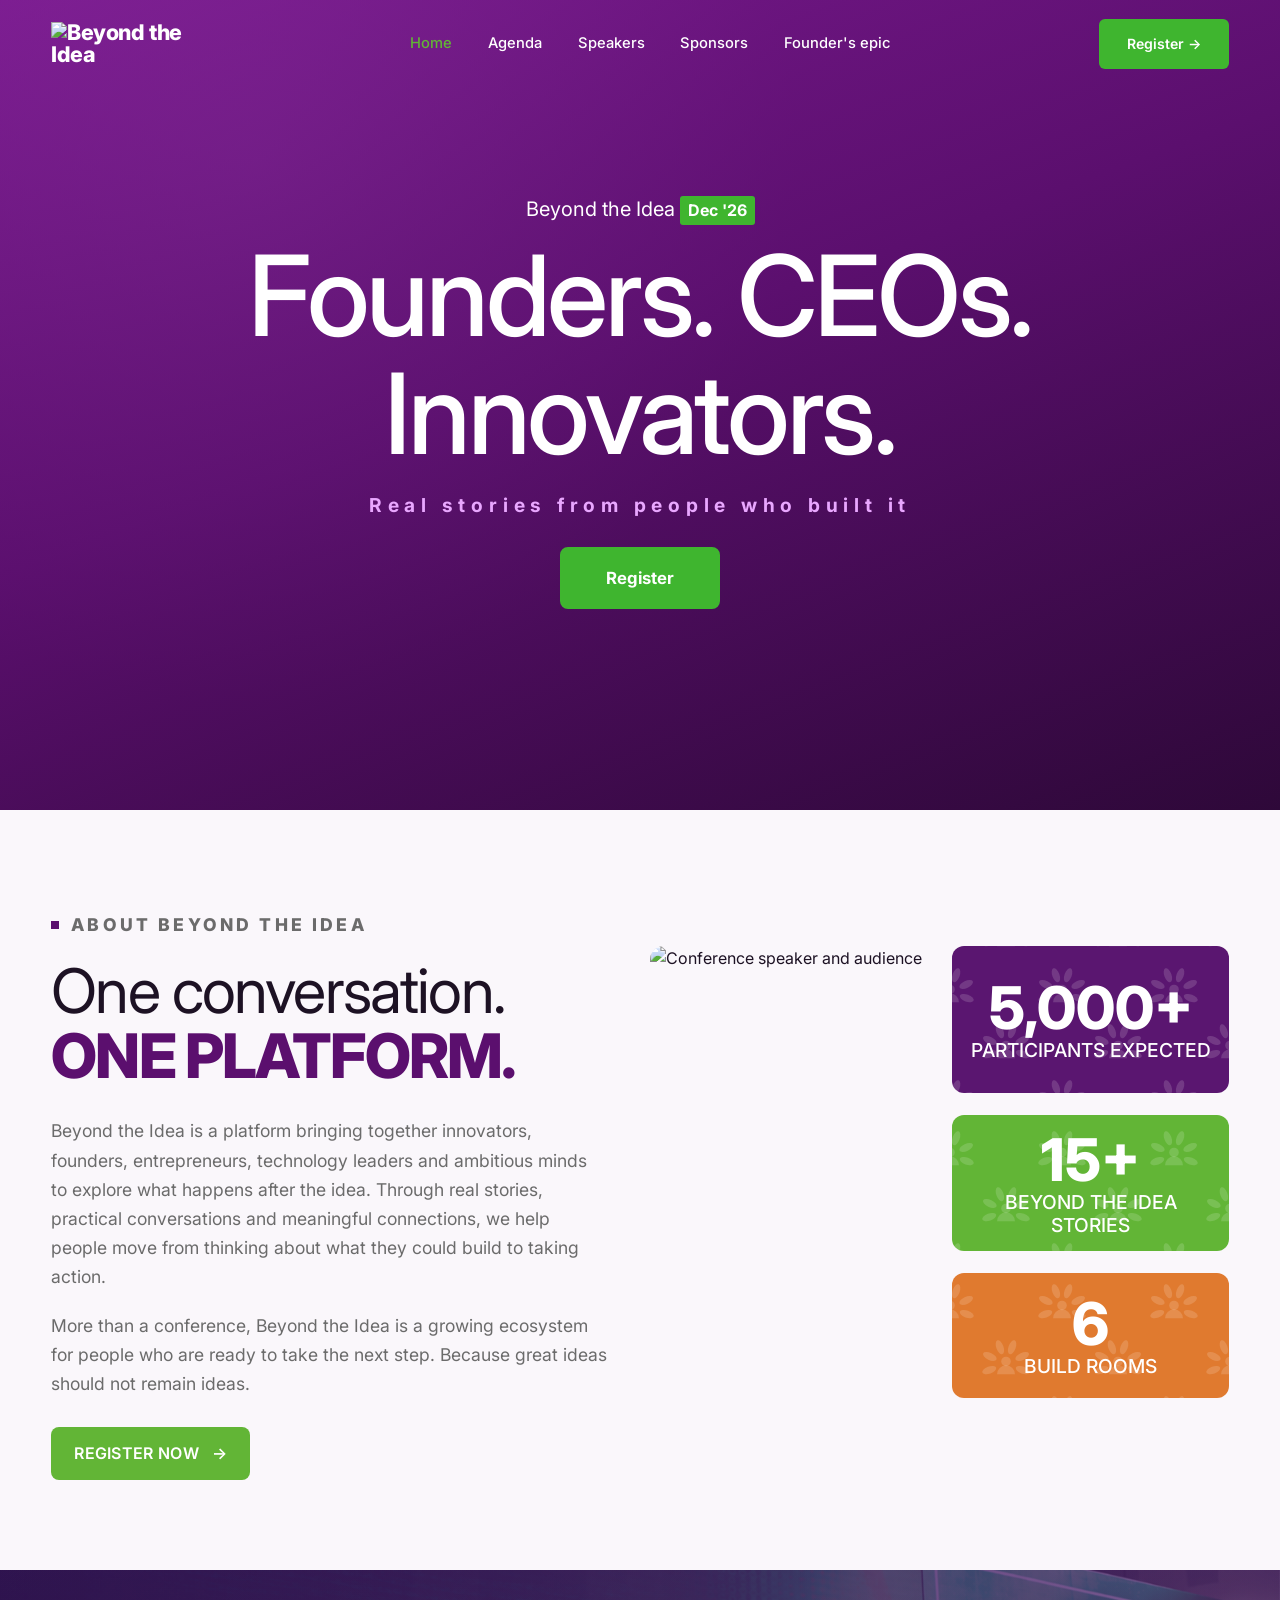
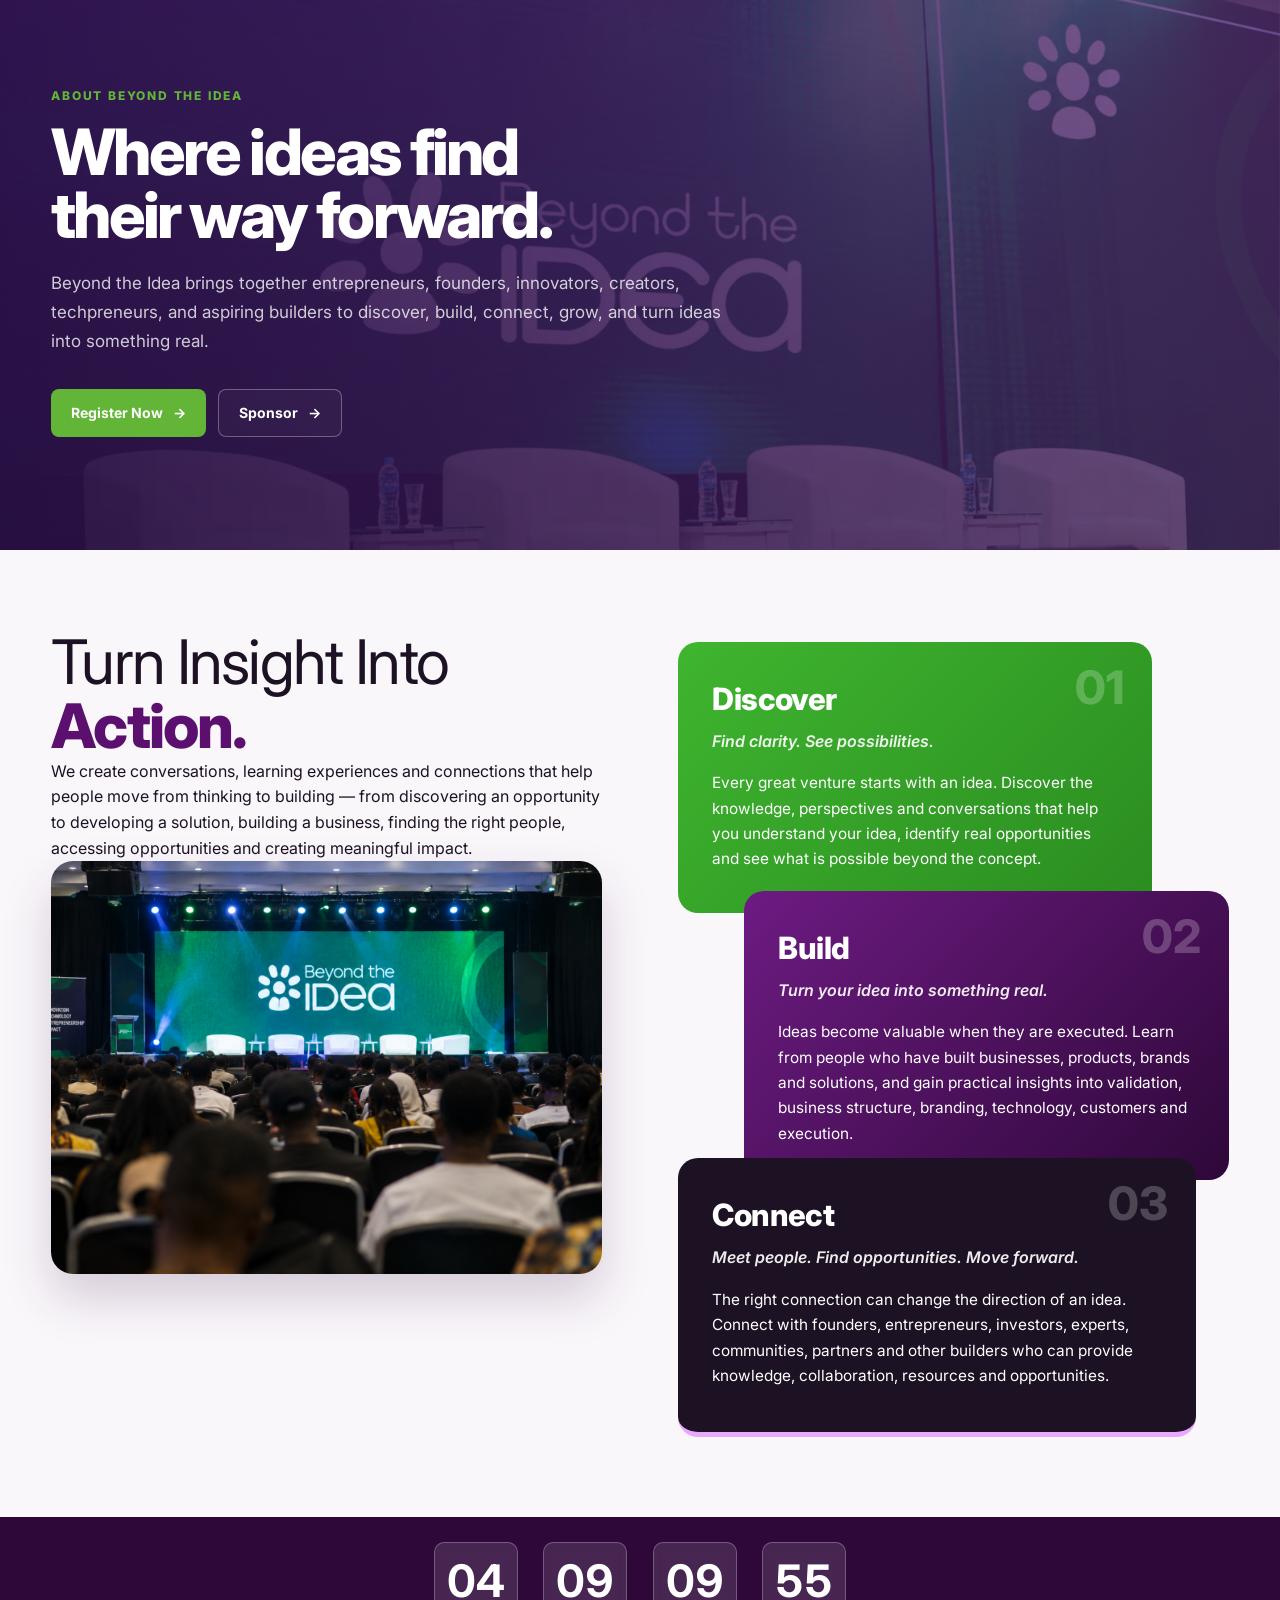
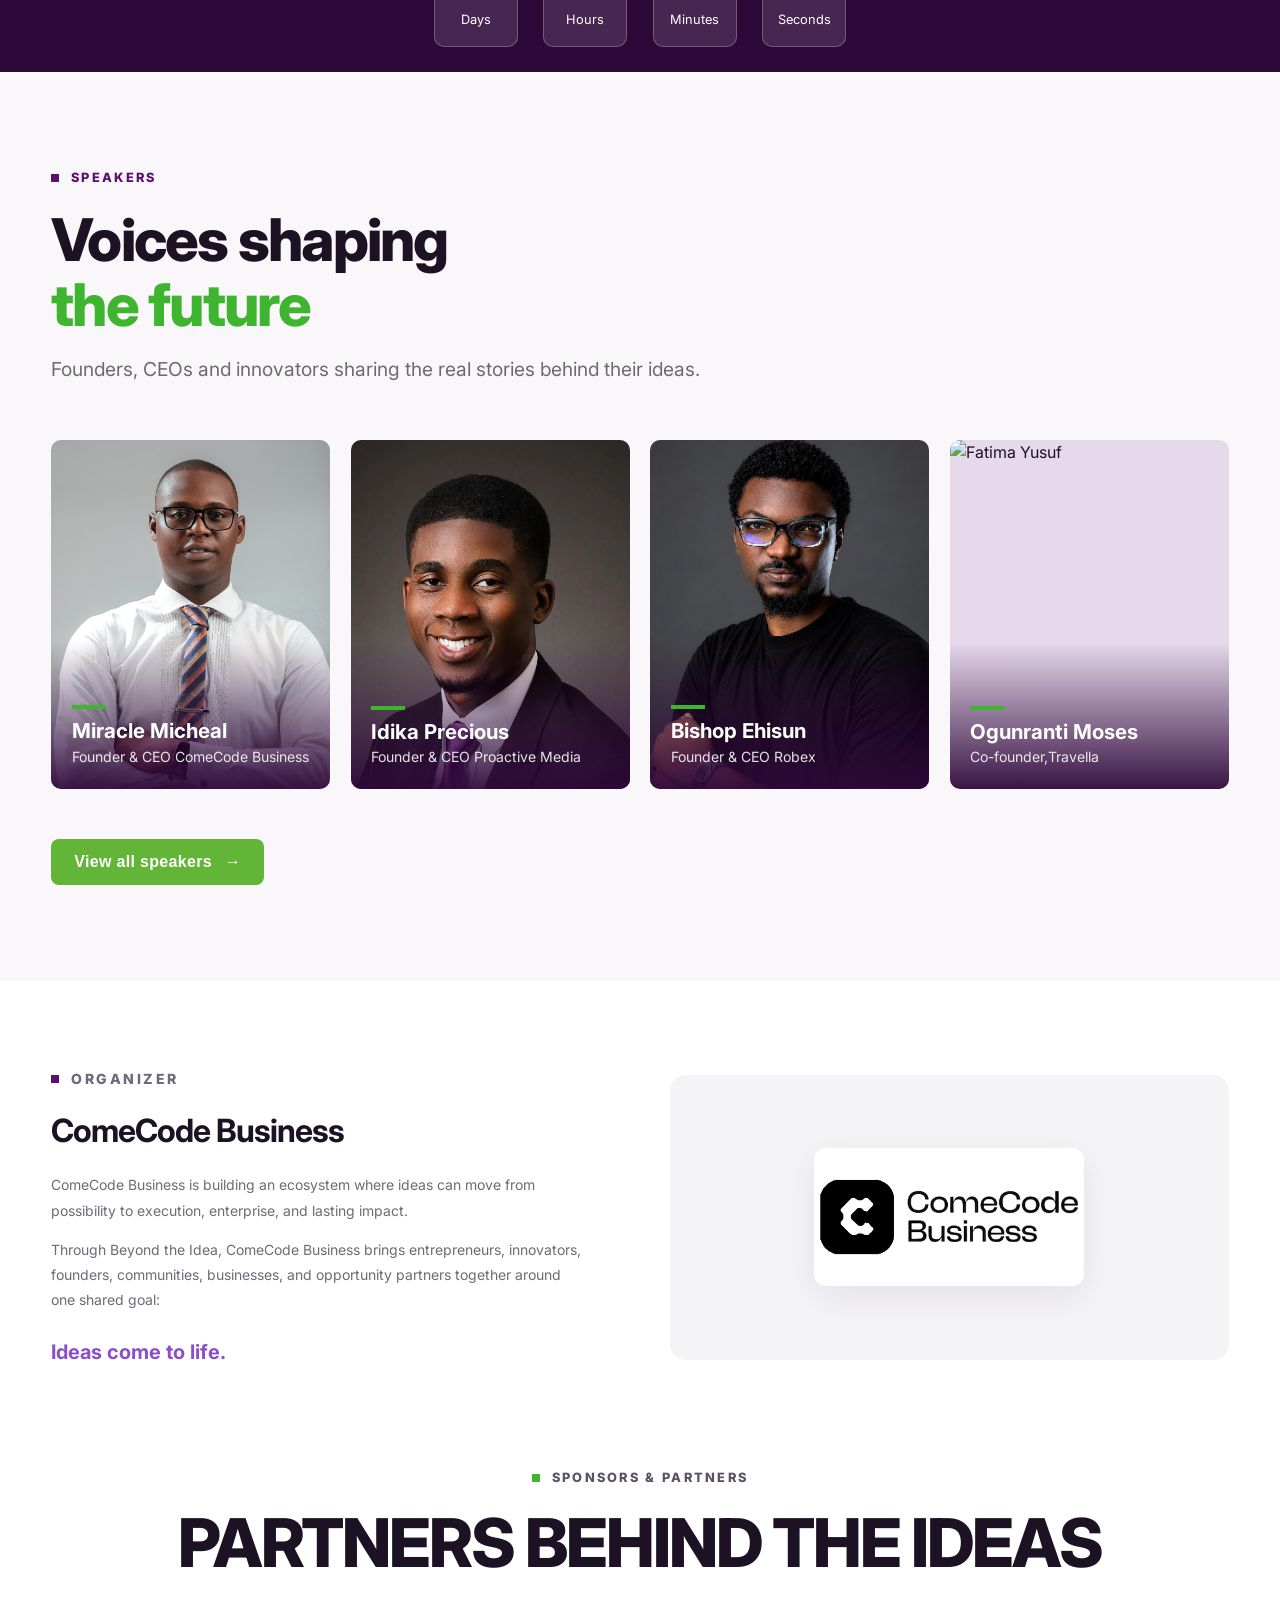
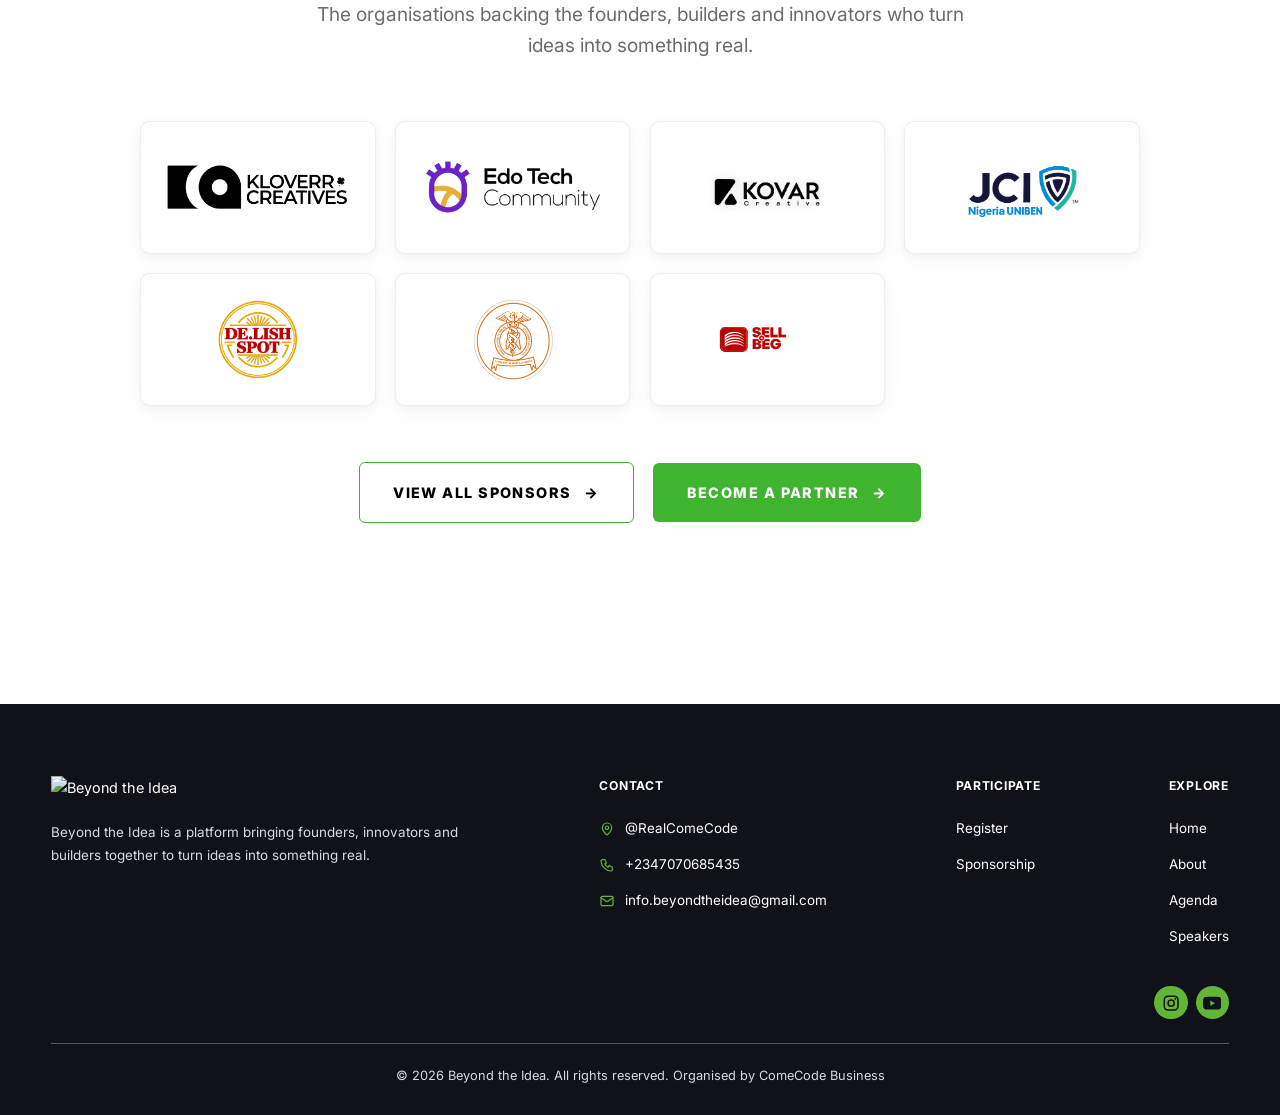
==== commit 0f0c319e: "updating" ====
--- a/index.html
+++ b/index.html
@@ -399,7 +399,16 @@
           <a href="#" class="plogo" aria-label="Apple">
             <img src="./img/sponsors/jcin.png" alt="Apple">
           </a>
-
+          <a href="#" class="plogo" aria-label="Apple">
+            <img src="./img/sponsors/De.lish.png" alt="Apple">
+          </a>
+
+          <a href="#" class="plogo" aria-label="Apple">
+            <img src="./img/sponsors/BUDSA.png" alt="Apple">
+          </a>
+          <a href="#" class="plogo" aria-label="Apple">
+            <img src="./img/sponsors/SELL.BEG Red Stack Logo.png" alt="Apple">
+          </a>
           <!-- <a href="#" class="plogo" aria-label="Amazon">
             <img src="https://cdn.simpleicons.org/amazon" alt="Amazon">
           </a>
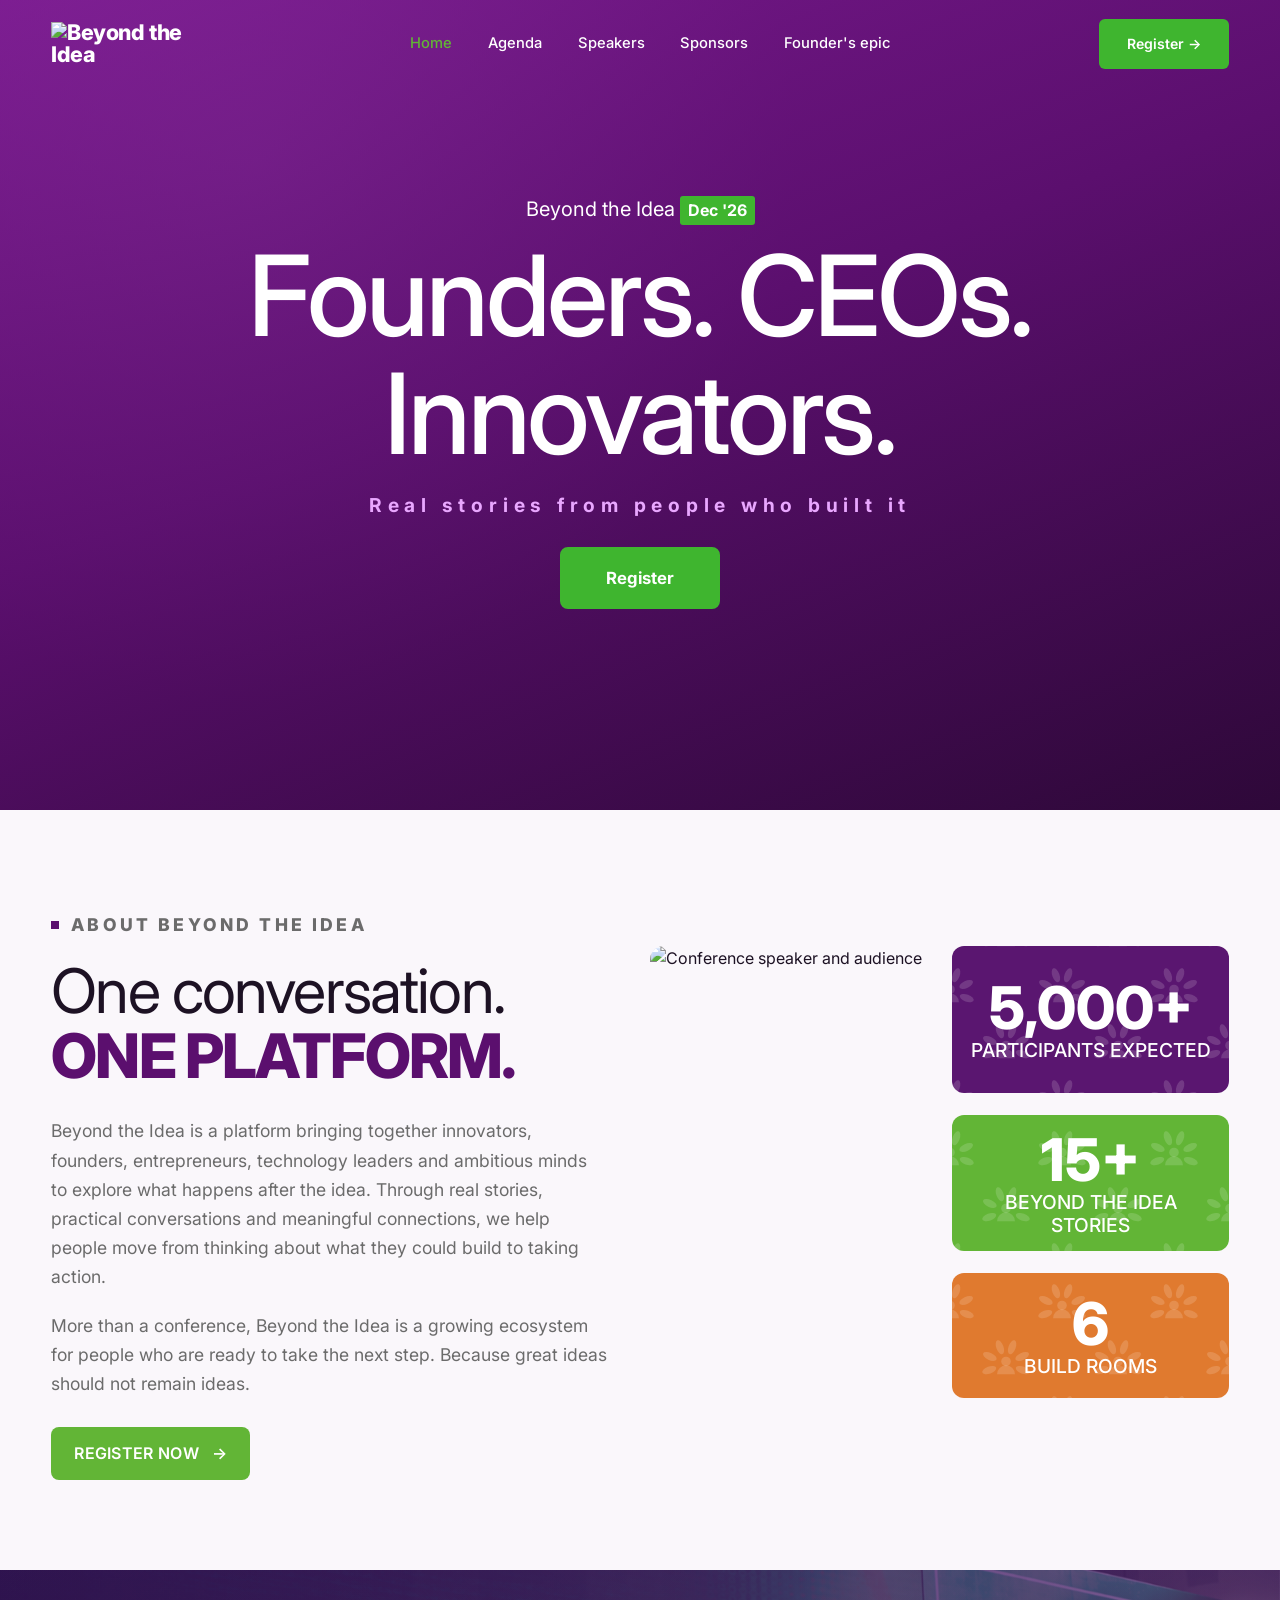
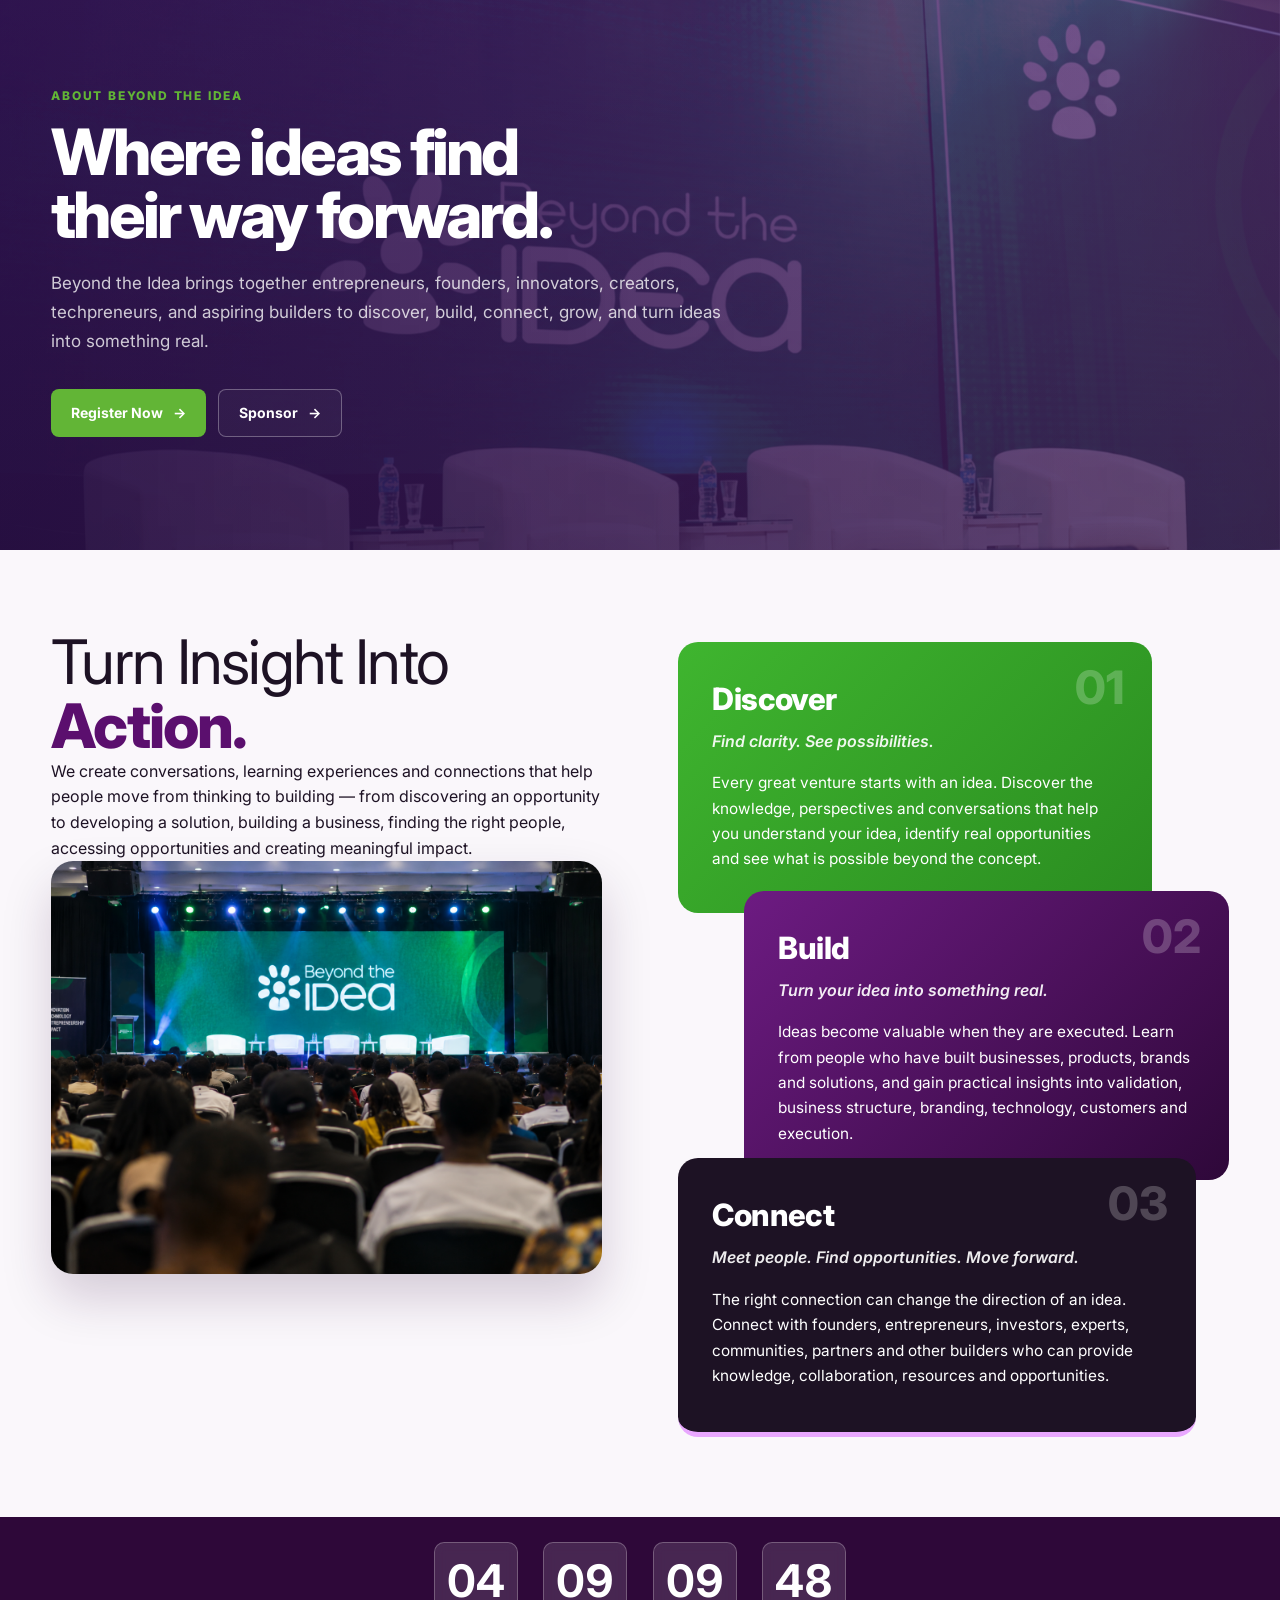
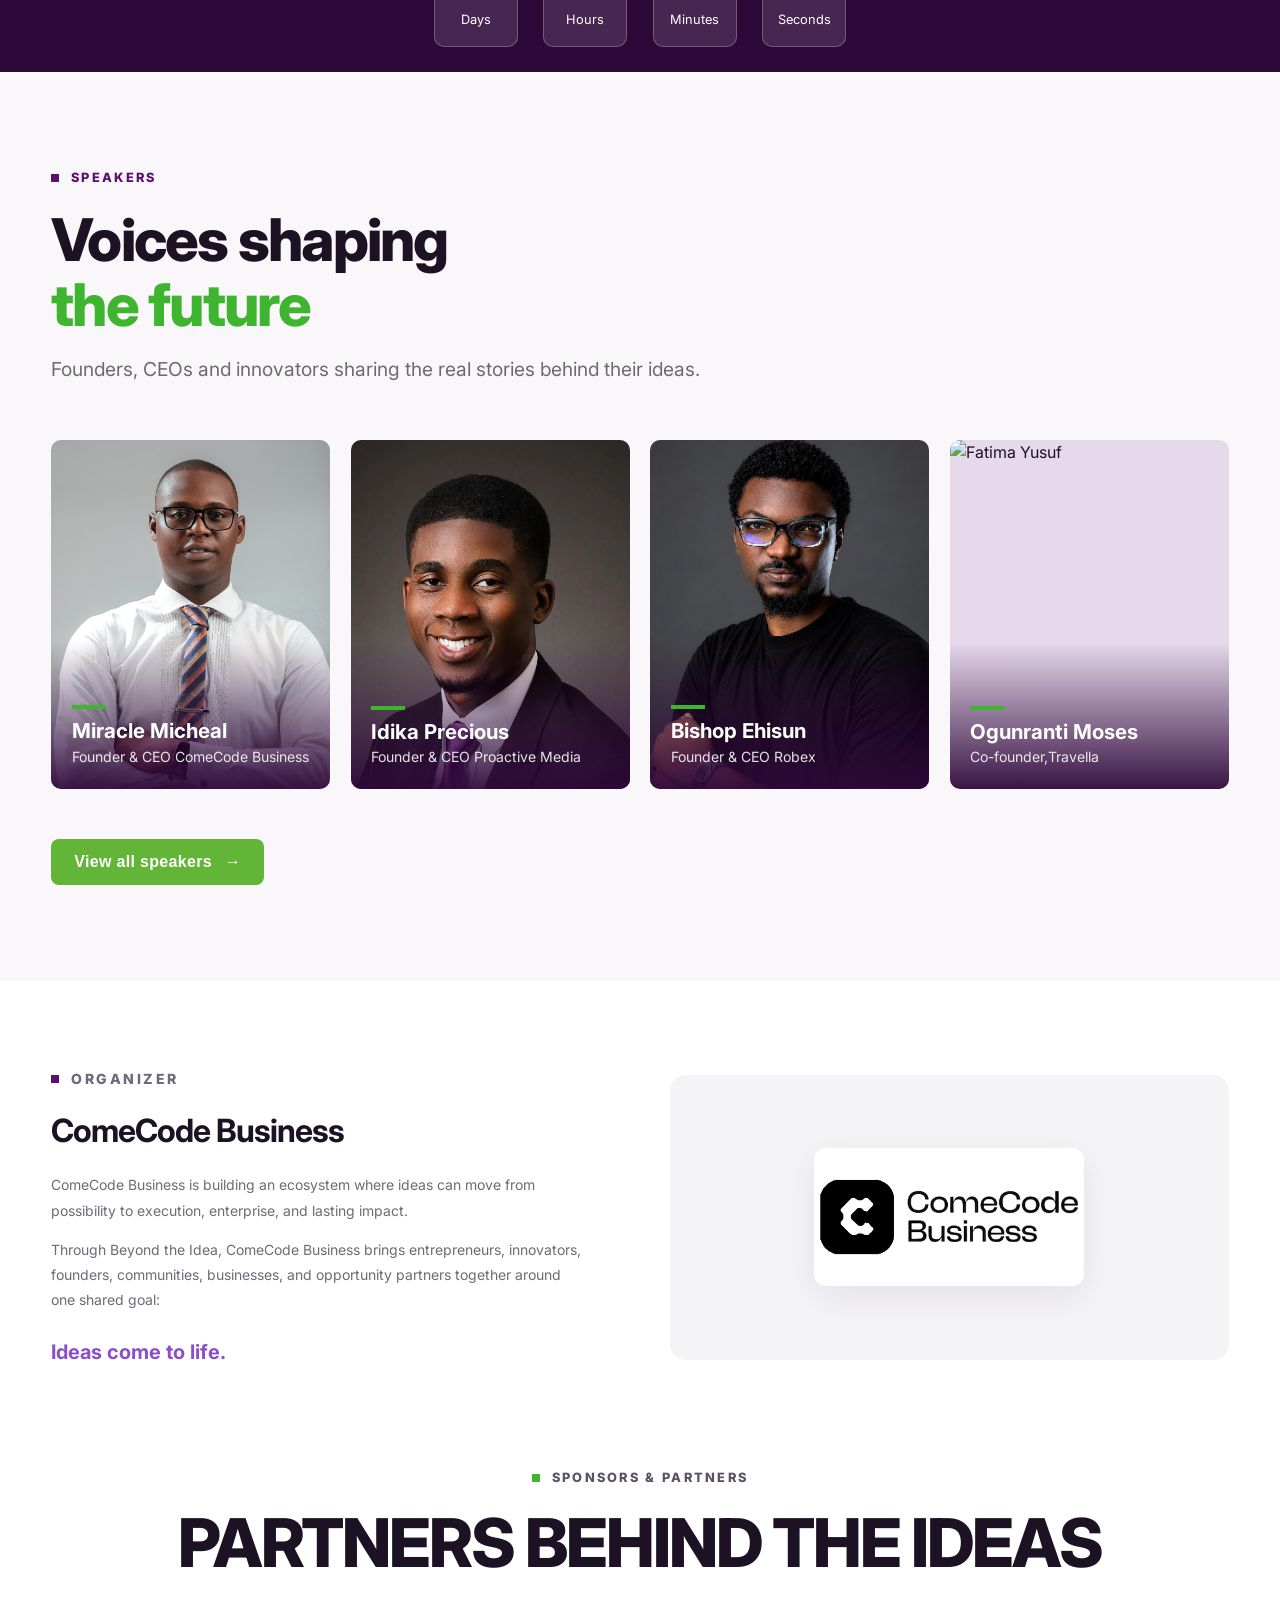
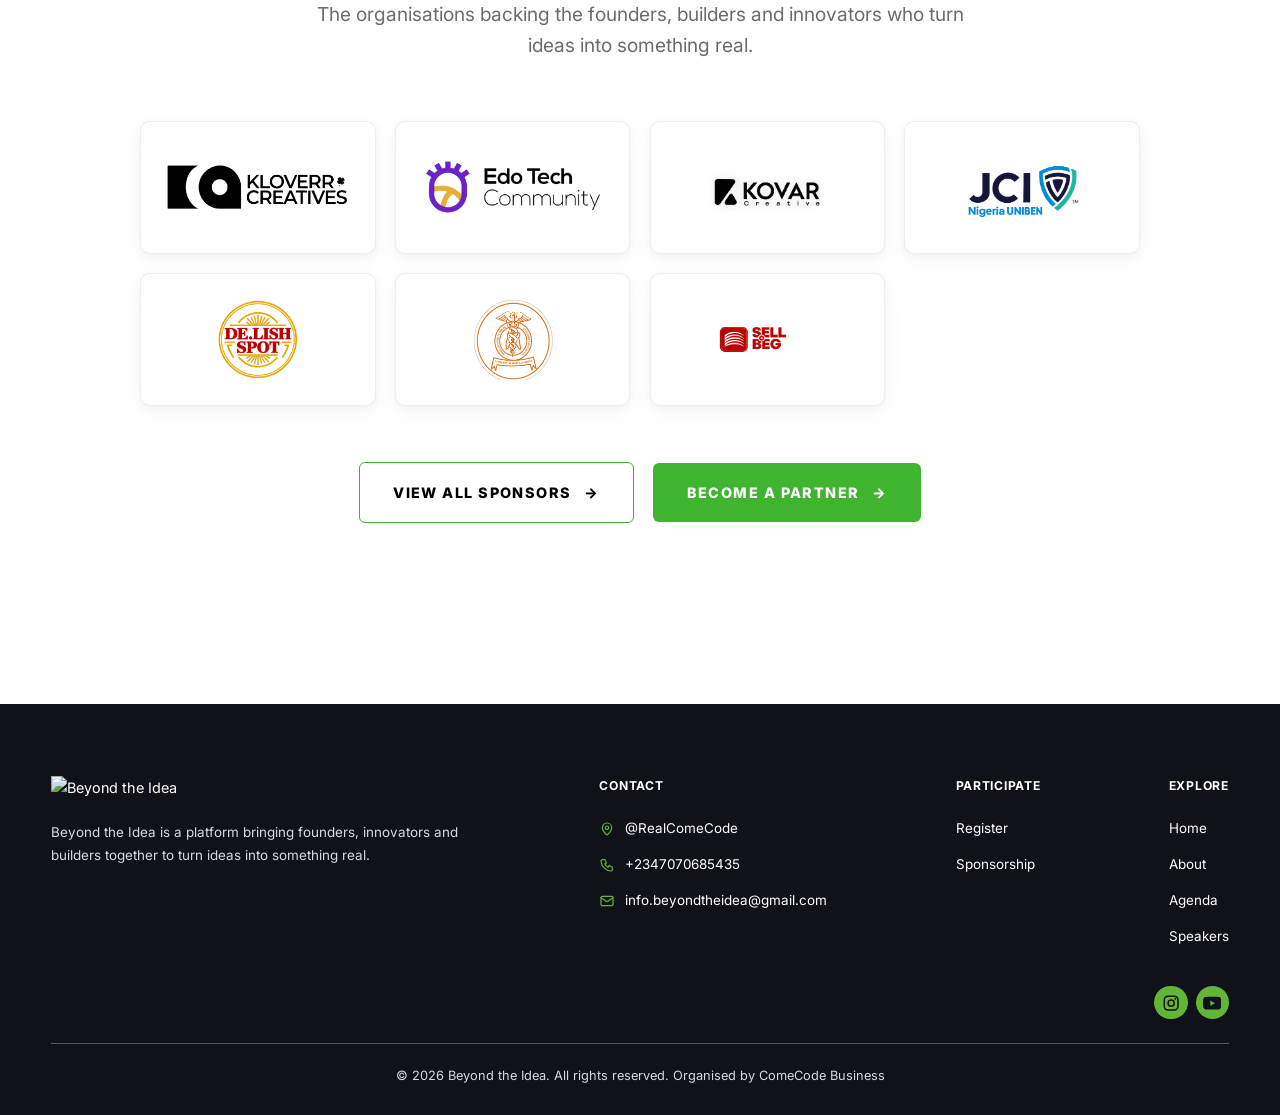
==== commit cd4b71fb: "Update index.html" ====
--- a/index.html
+++ b/index.html
@@ -112,7 +112,7 @@
             <span>→</span>
           </a>
 
-          <a href="#programme" class="bti-btn bti-btn-outline">
+          <a href="sponsorReg.html" class="bti-btn bti-btn-outline">
             Sponsor
             <span>→</span>
           </a>
@@ -450,7 +450,7 @@
             <span aria-hidden="true">→</span>
           </a>
 
-          <a href="register.html" class="sp-btn sp-btn-primary">
+          <a href="sponsorReg.html" class="sp-btn sp-btn-primary">
             BECOME A PARTNER
             <span aria-hidden="true">→</span>
           </a>
@@ -551,4 +551,4 @@
   </script>
 </body>
 
-</html>+</html>
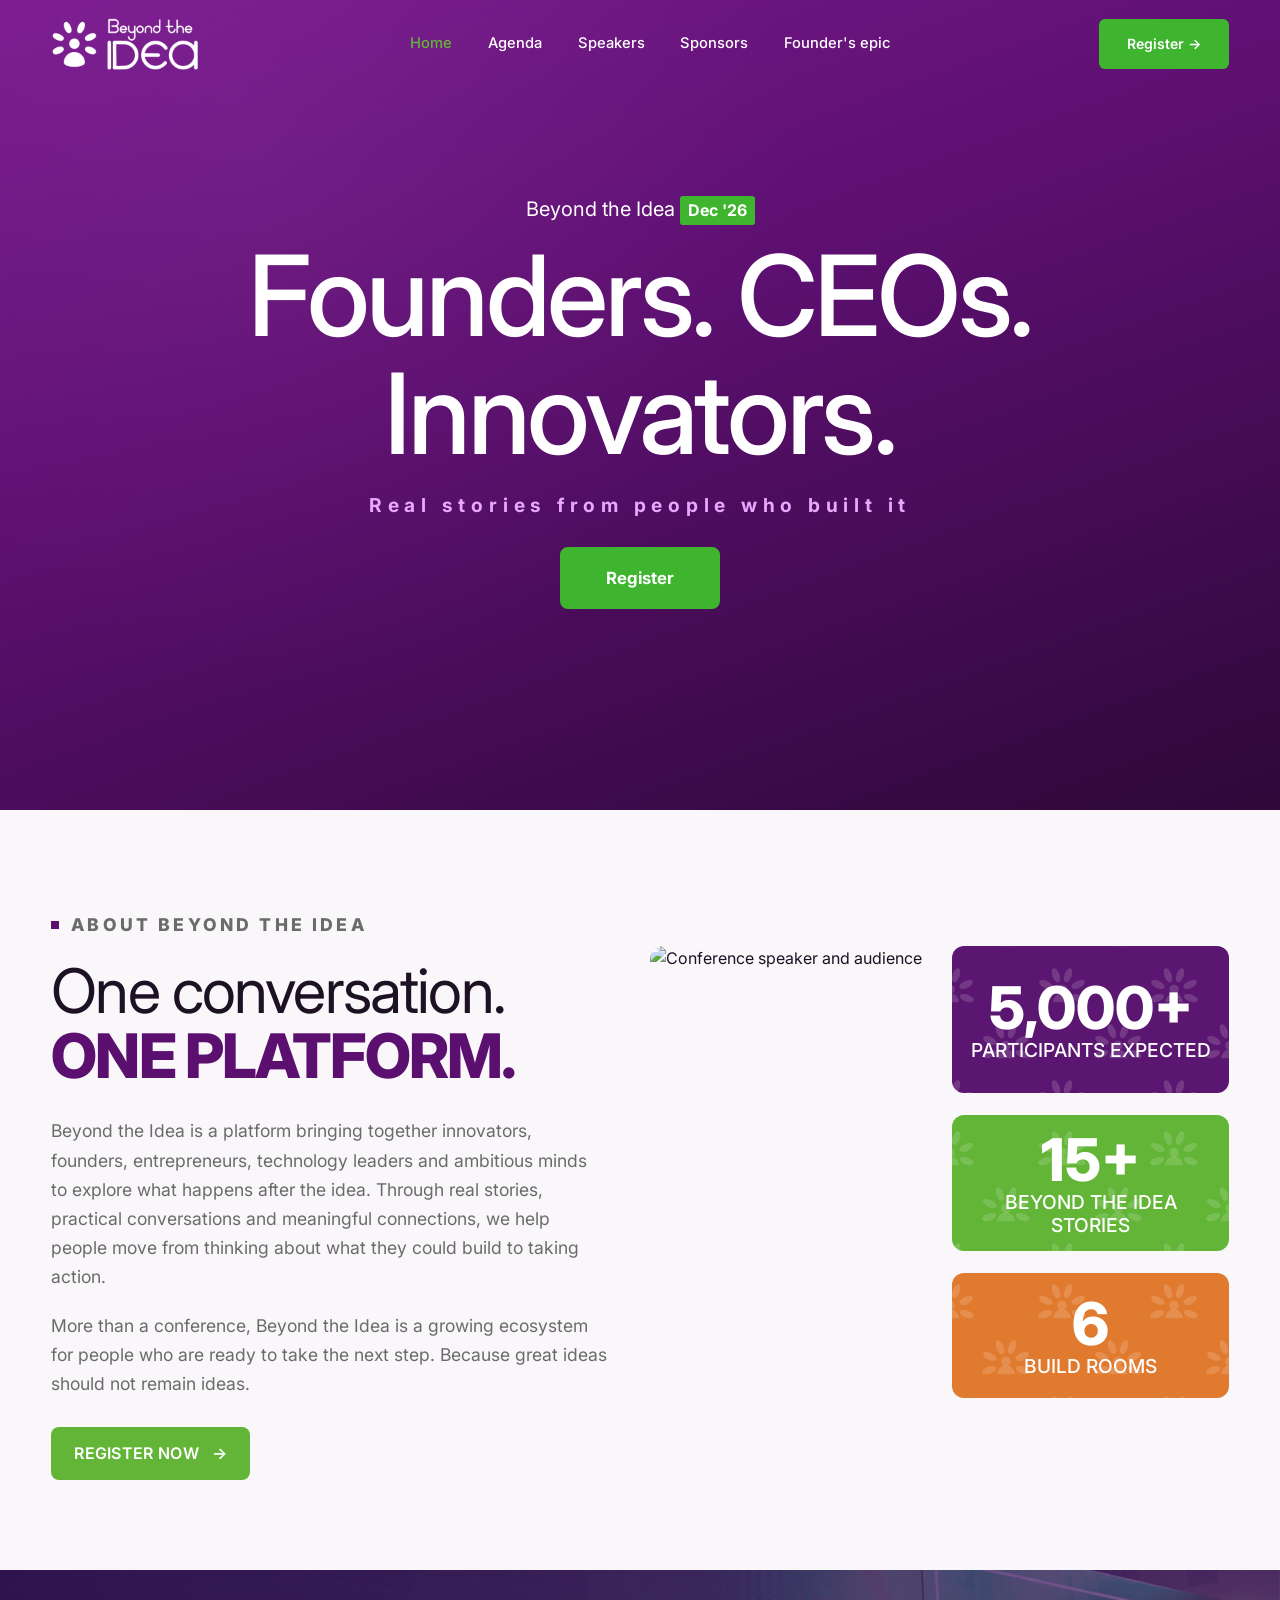
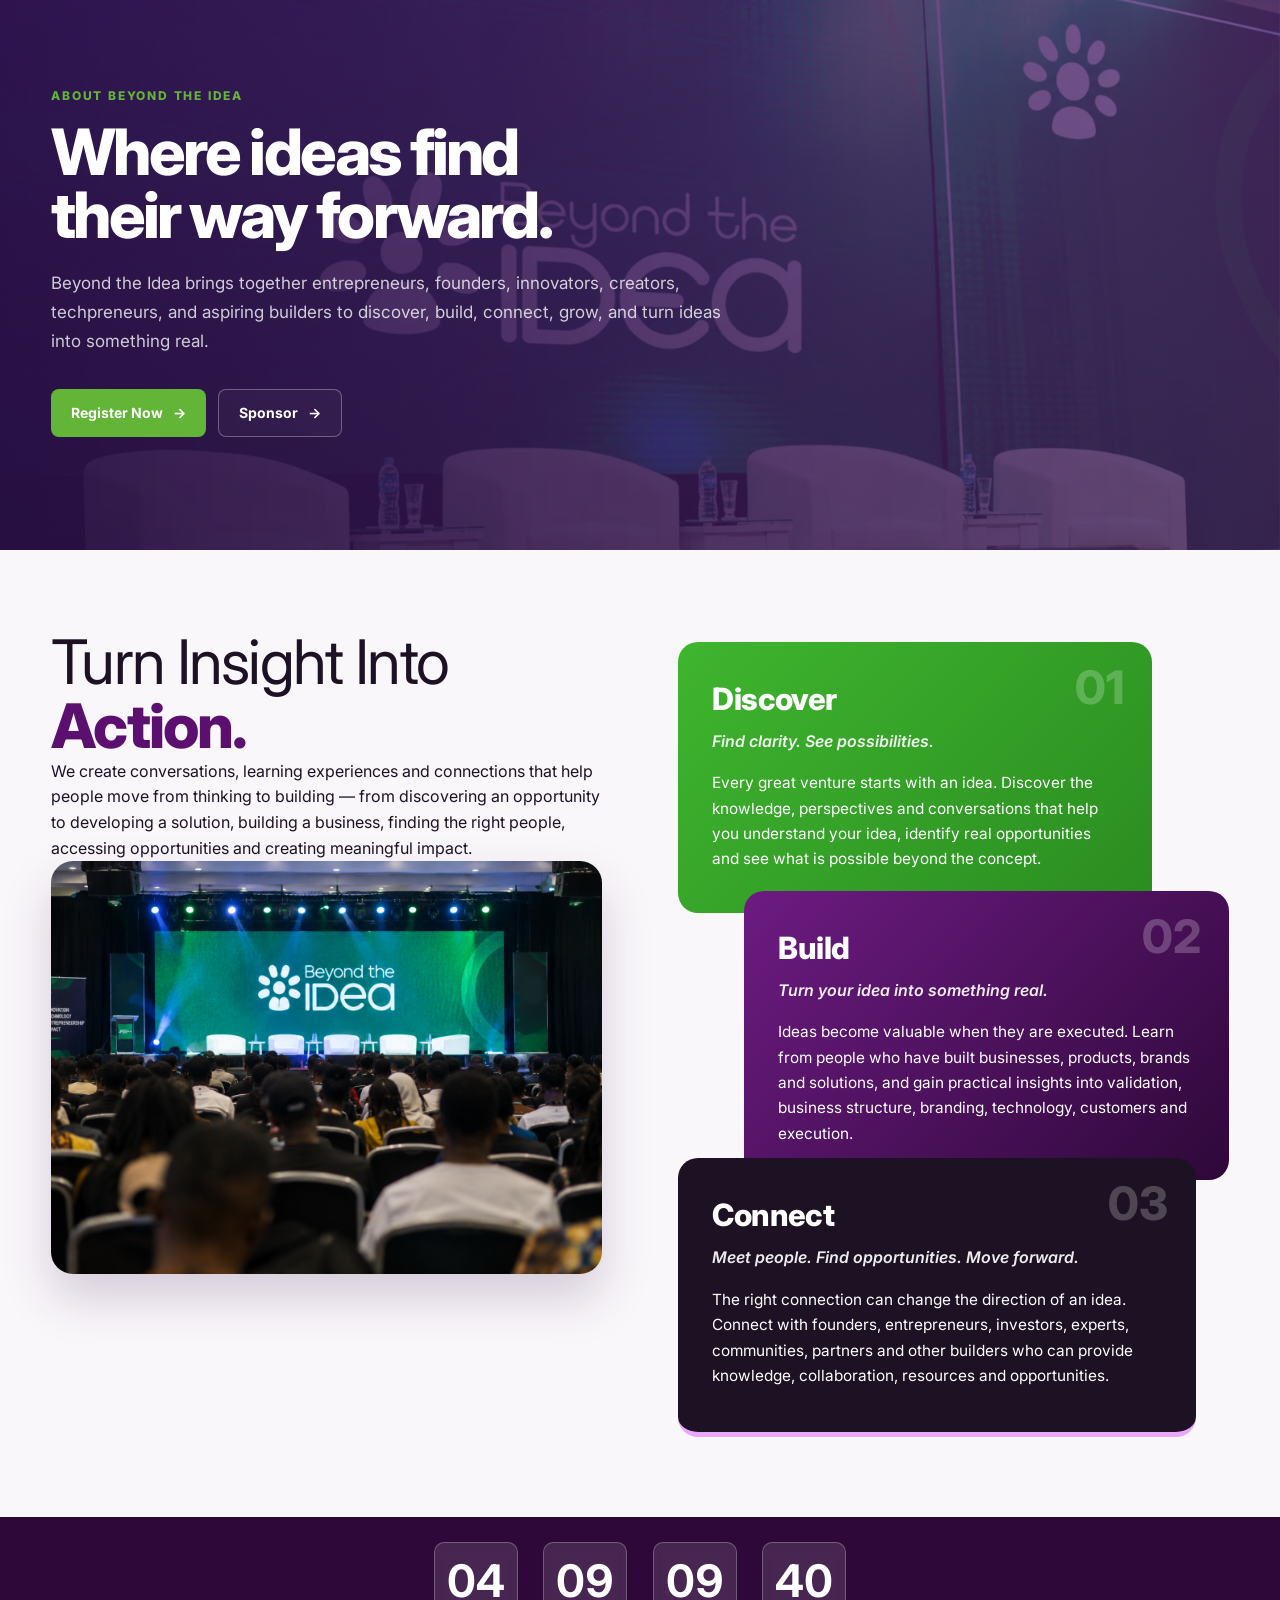
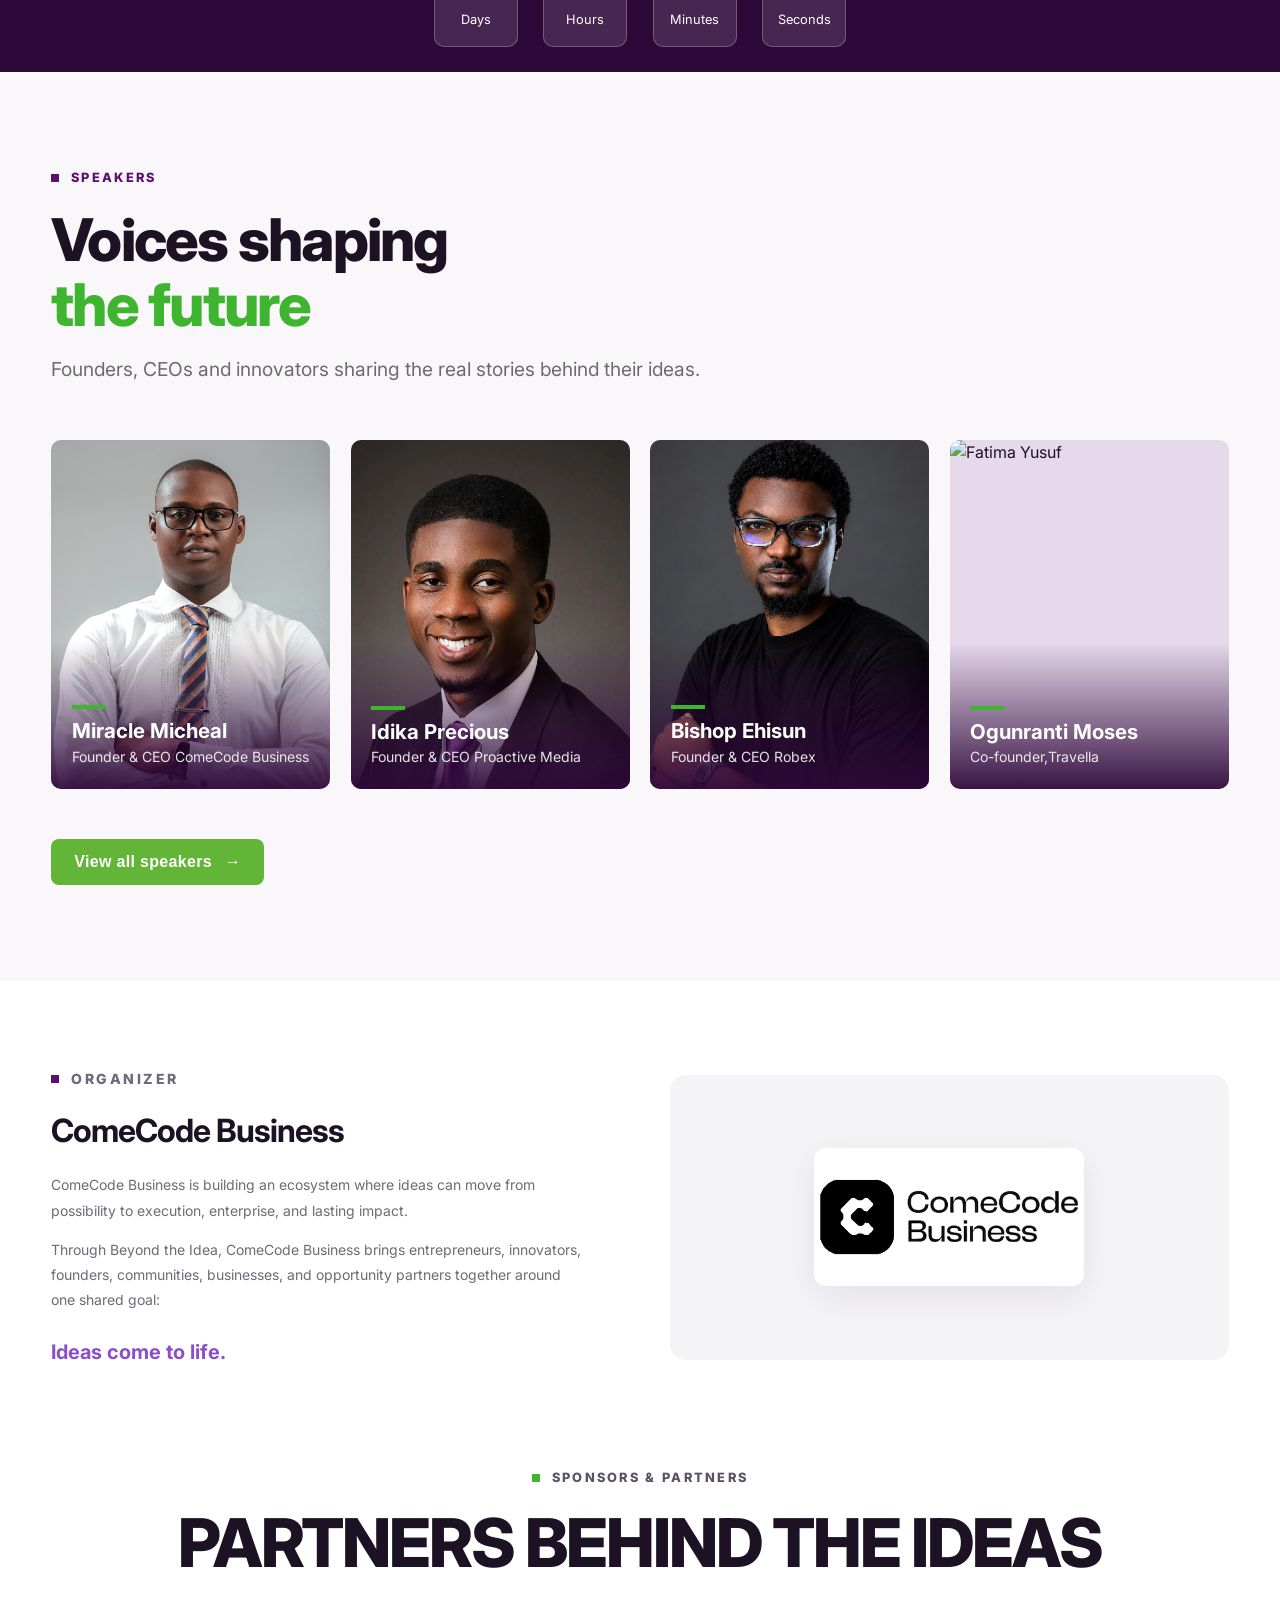
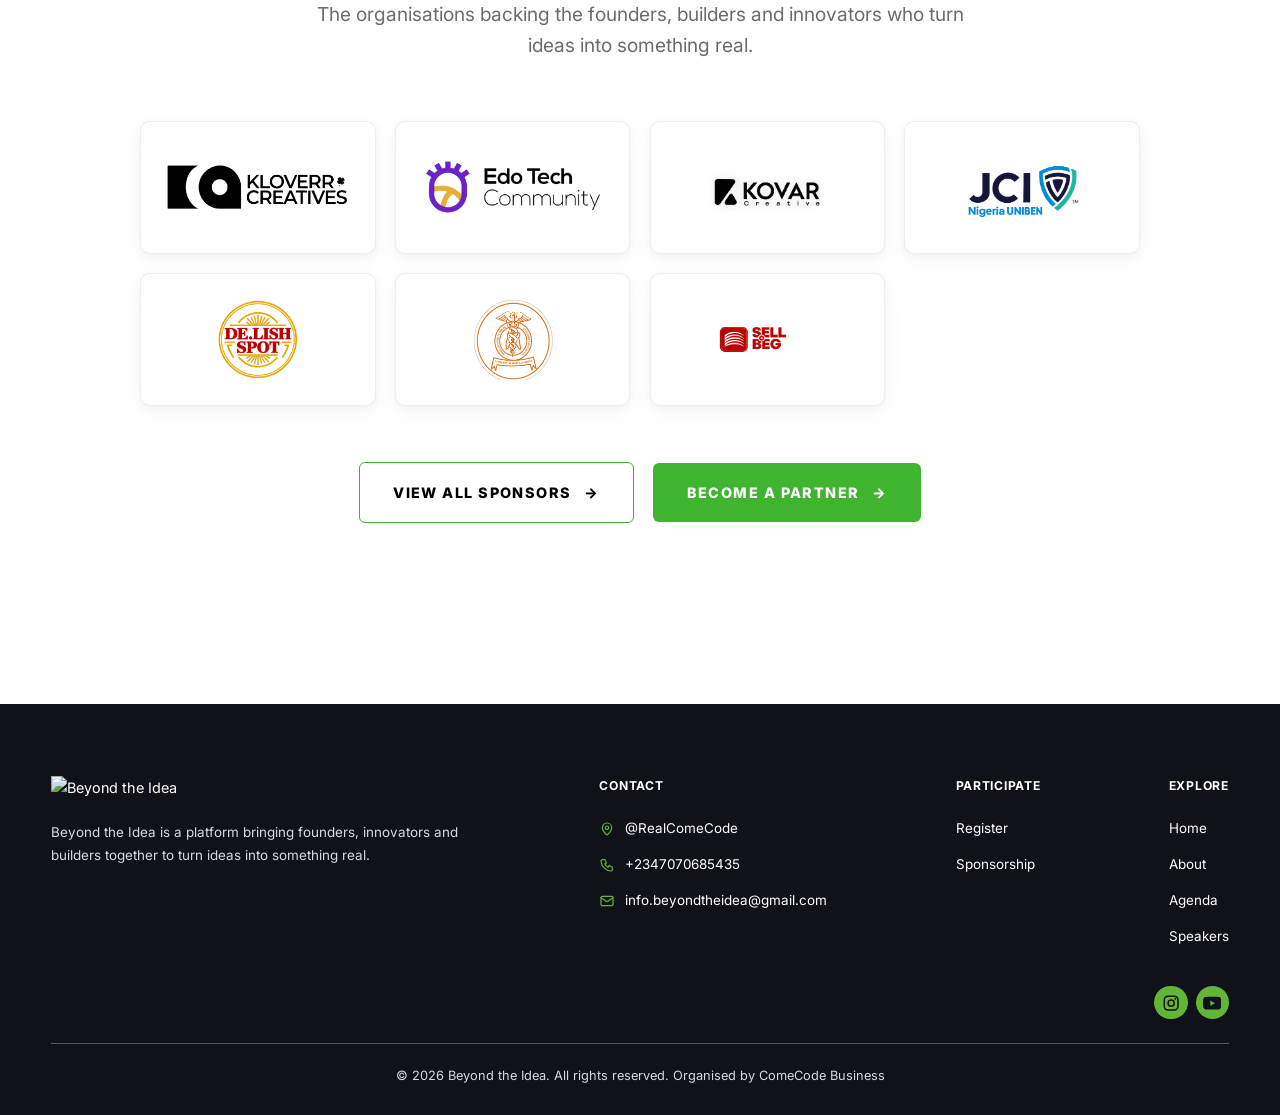
==== commit f4934fd0: "updating" ====
--- a/index.html
+++ b/index.html
@@ -16,9 +16,9 @@
 <body>
 
   <header class="nav" id="nav">
-    <a href="#home" class="logo">
-      <img class="logo-white" src="./img/logo1.PNG" alt="Beyond the Idea">
-      <img class="logo-color" src="./img/logo.PNG" alt="Beyond the Idea">
+    <a href="index.html" class="logo">
+      <img class="logo-white" src="./img/logo-white.png" alt="Beyond the Idea">
+      <img class="logo-color" src="./img/logo-color.png" alt="Beyond the Idea">
     </a>
     <button class="menu-toggle" id="menuToggle" aria-label="Toggle menu" aria-expanded="false">&#9776;</button>
     <ul class="nav-links" id="navLinks">
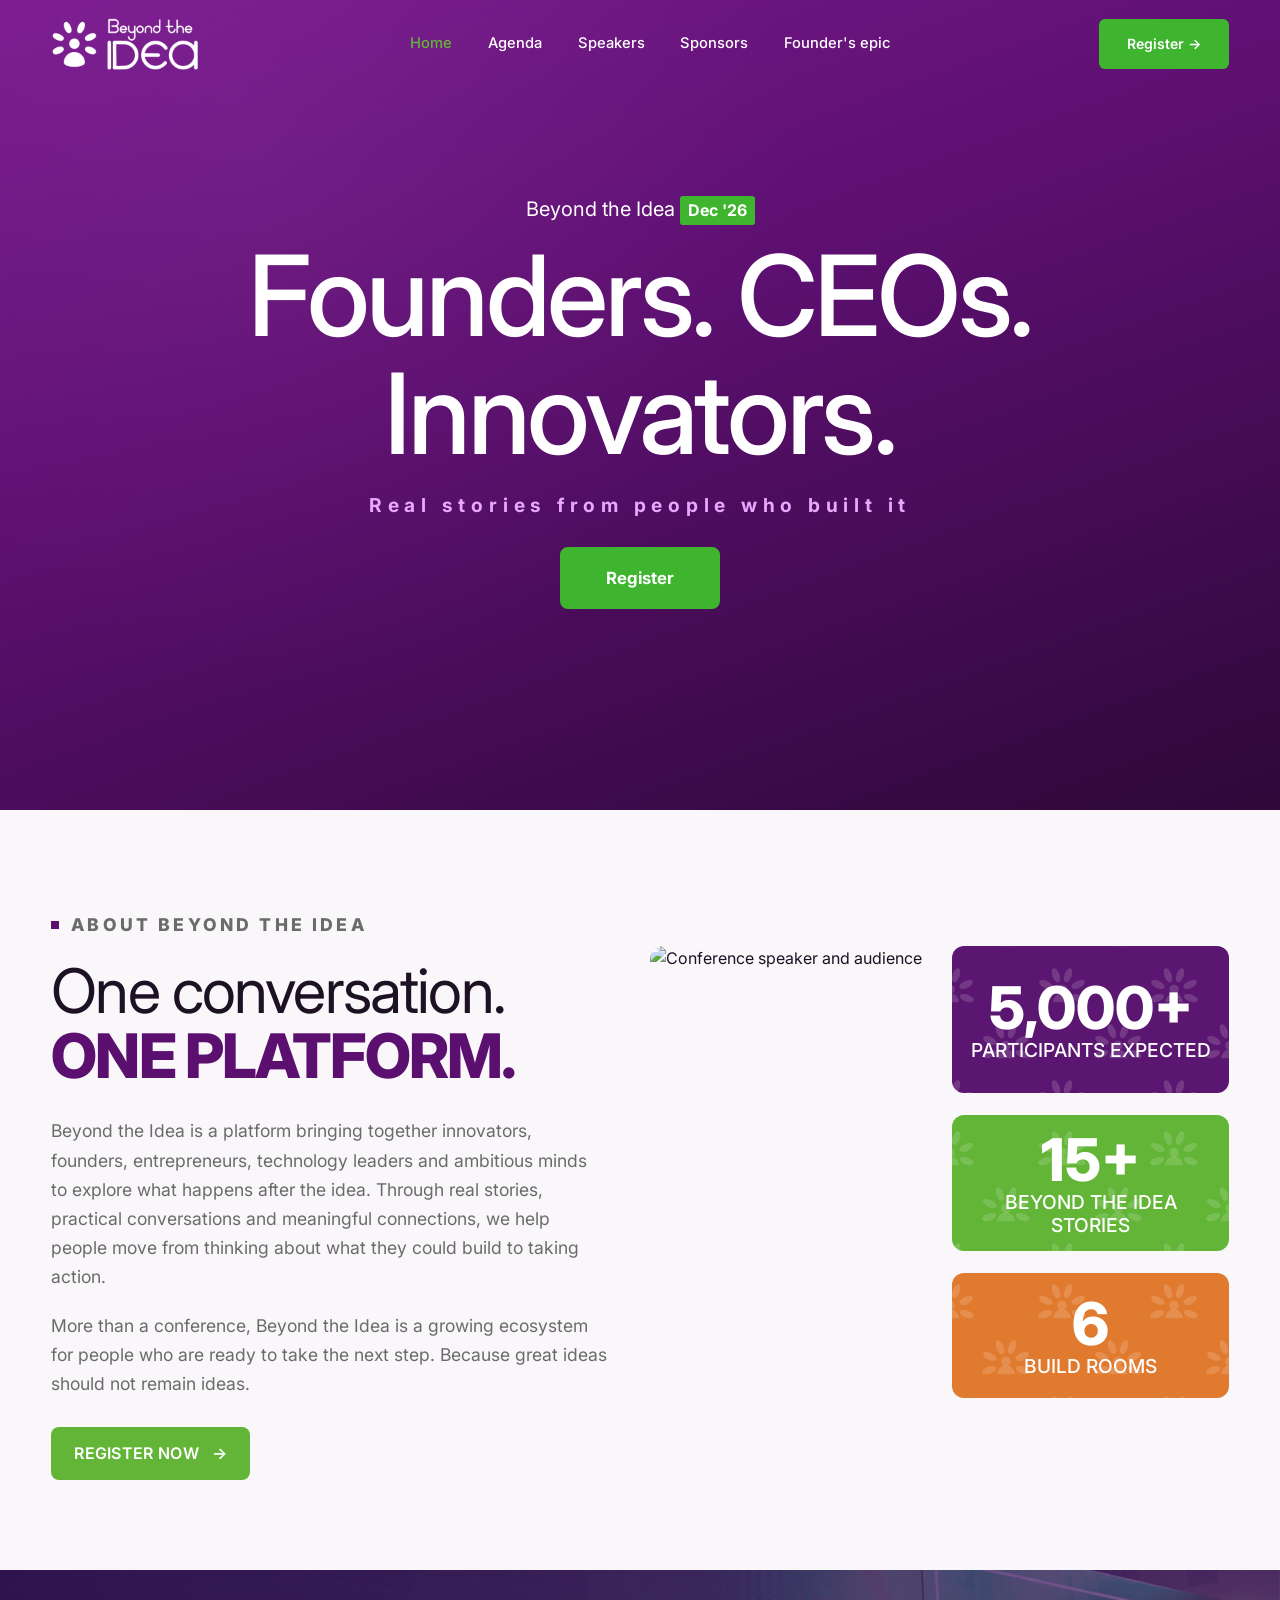
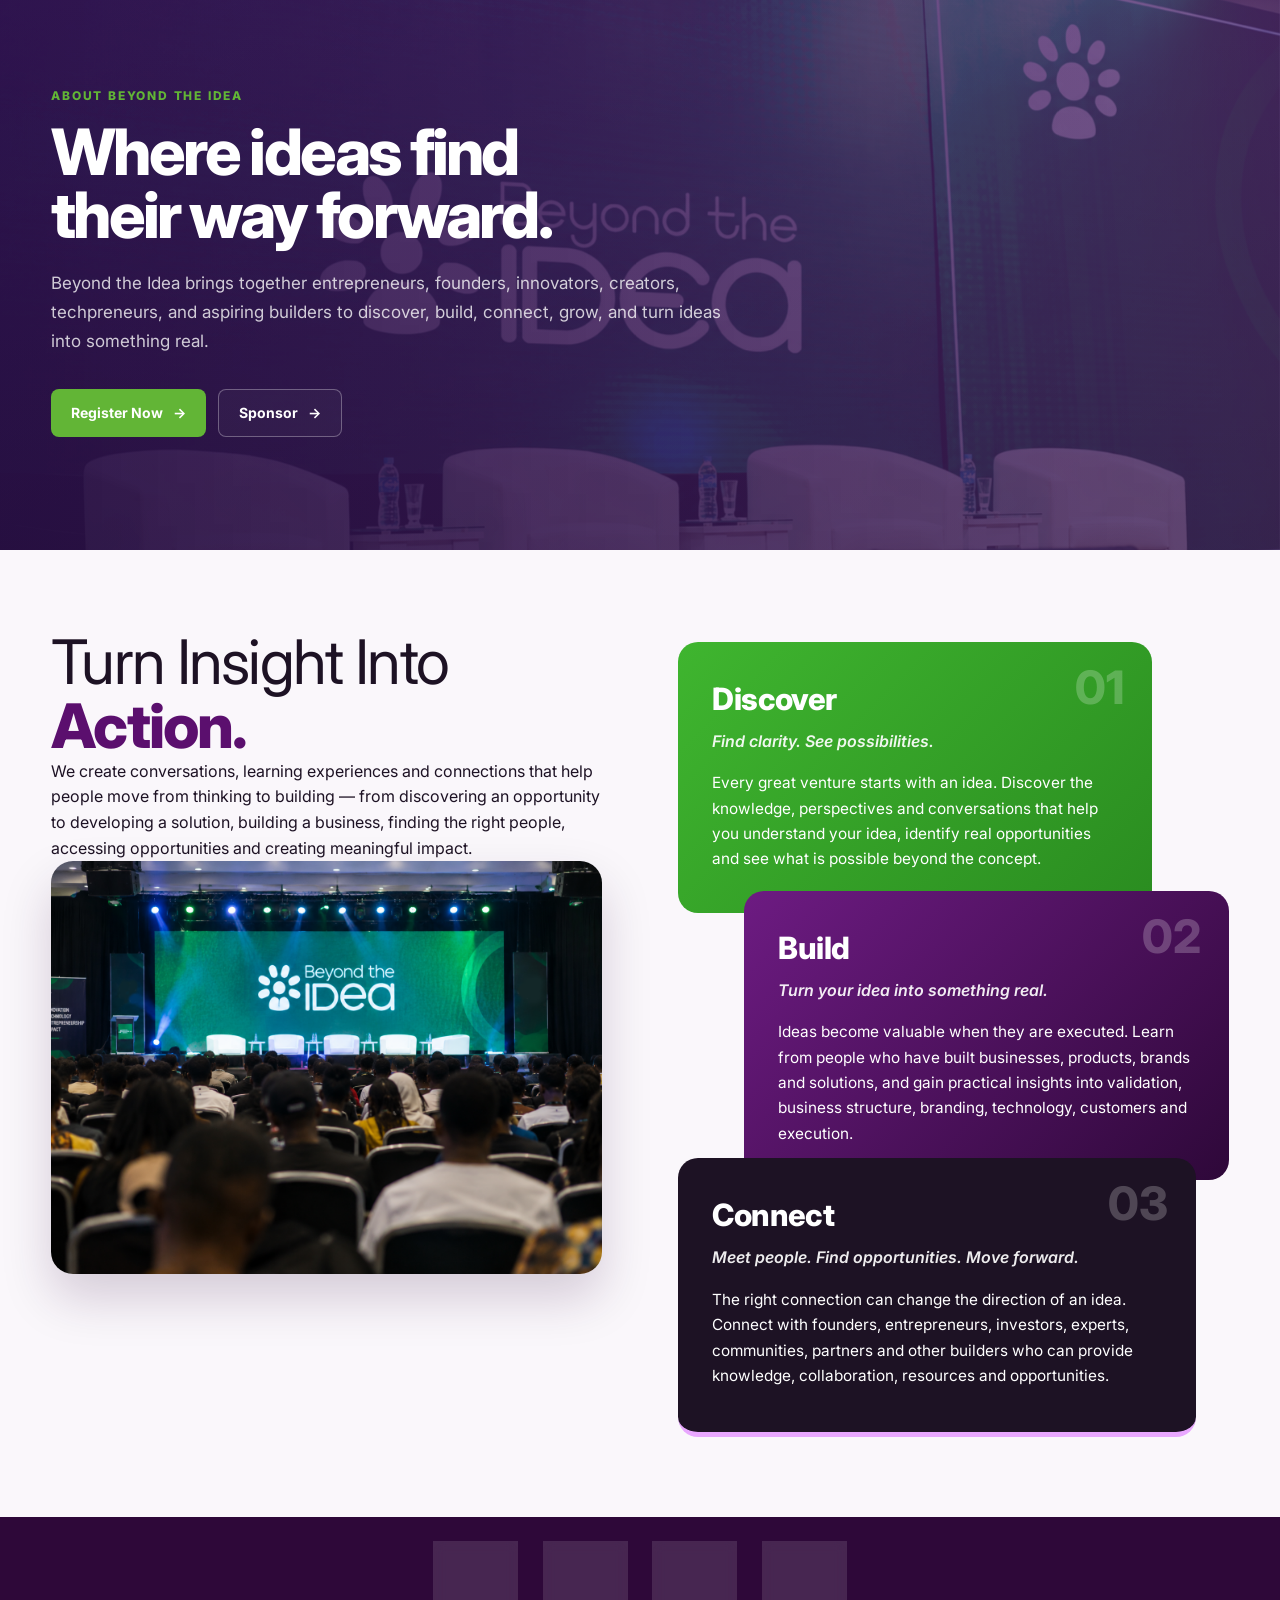
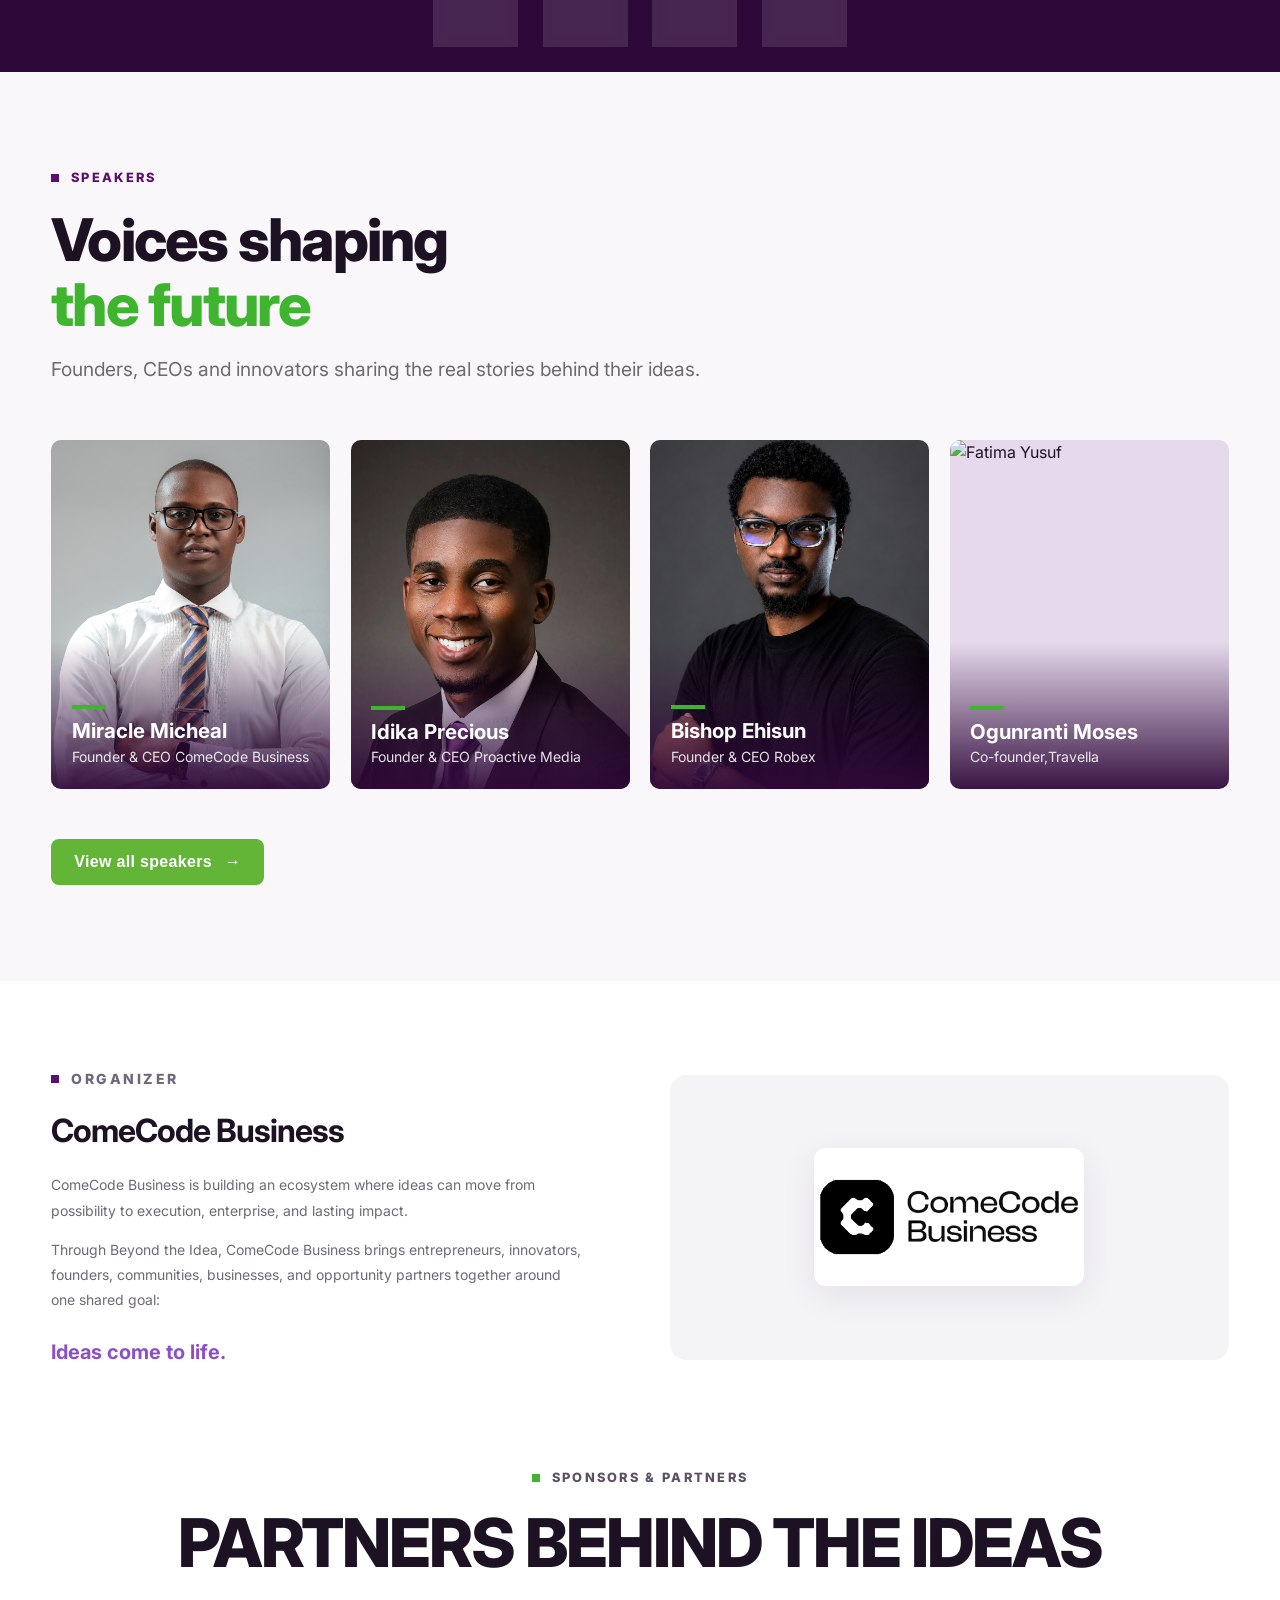
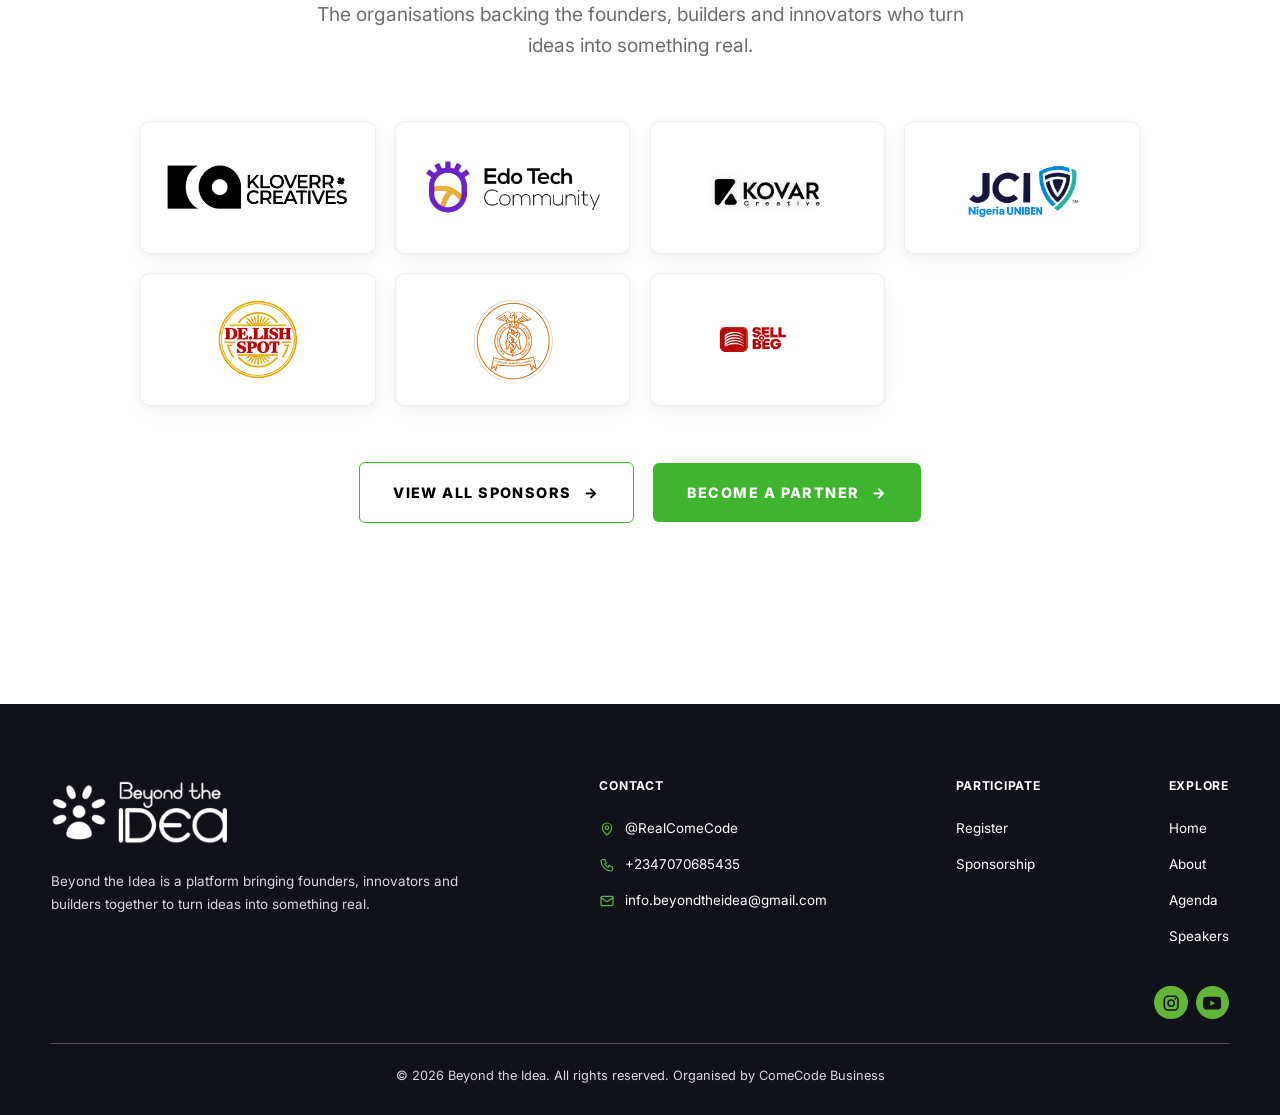
==== commit 57f645d5: "updating" ====
--- a/index.html
+++ b/index.html
@@ -466,7 +466,7 @@
 
       <!-- brand -->
       <div class="sf-brand">
-        <a href="index.html"><img src="./img/logo1.PNG" alt="Beyond the Idea"></a>
+        <a href="index.html"><img src="./img/logo-white.png" alt="Beyond the Idea"></a>
         <p>Beyond the Idea is a platform bringing founders, innovators and builders together to turn ideas into
           something real.</p>
       </div>
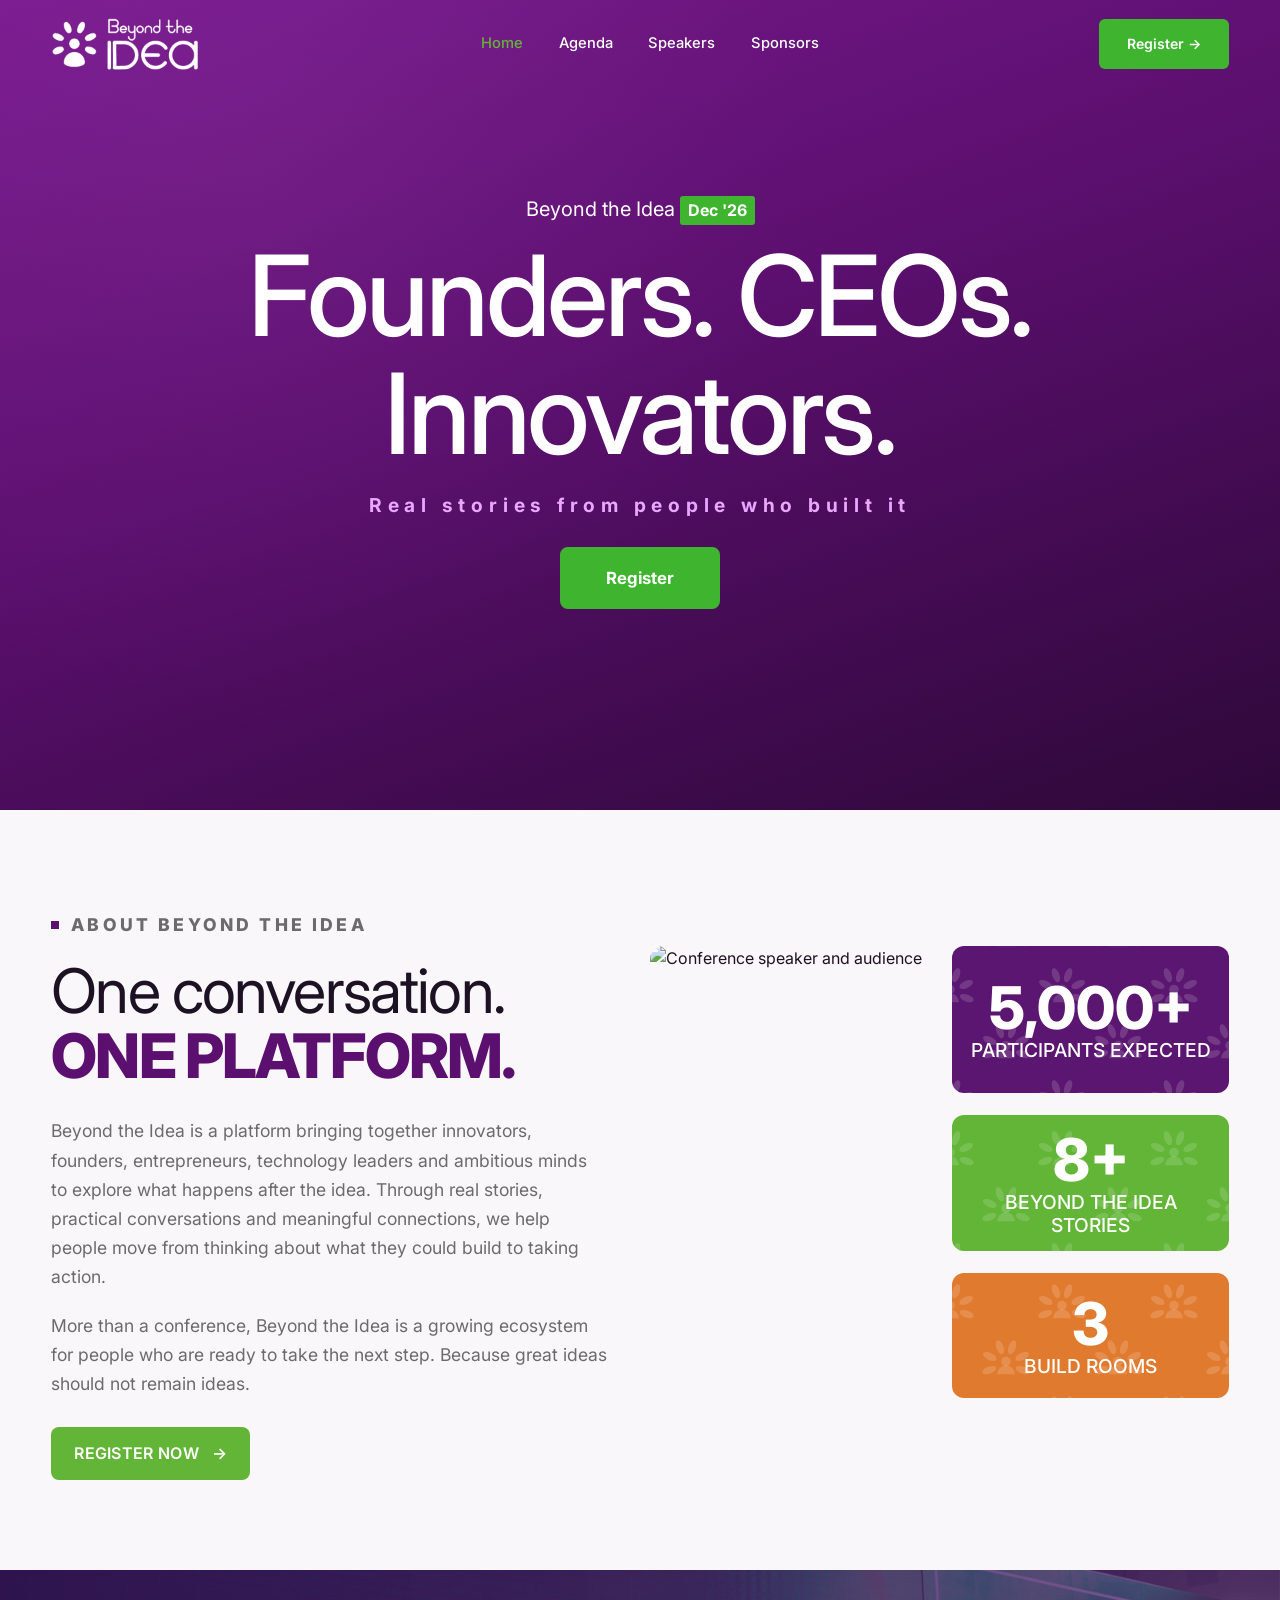
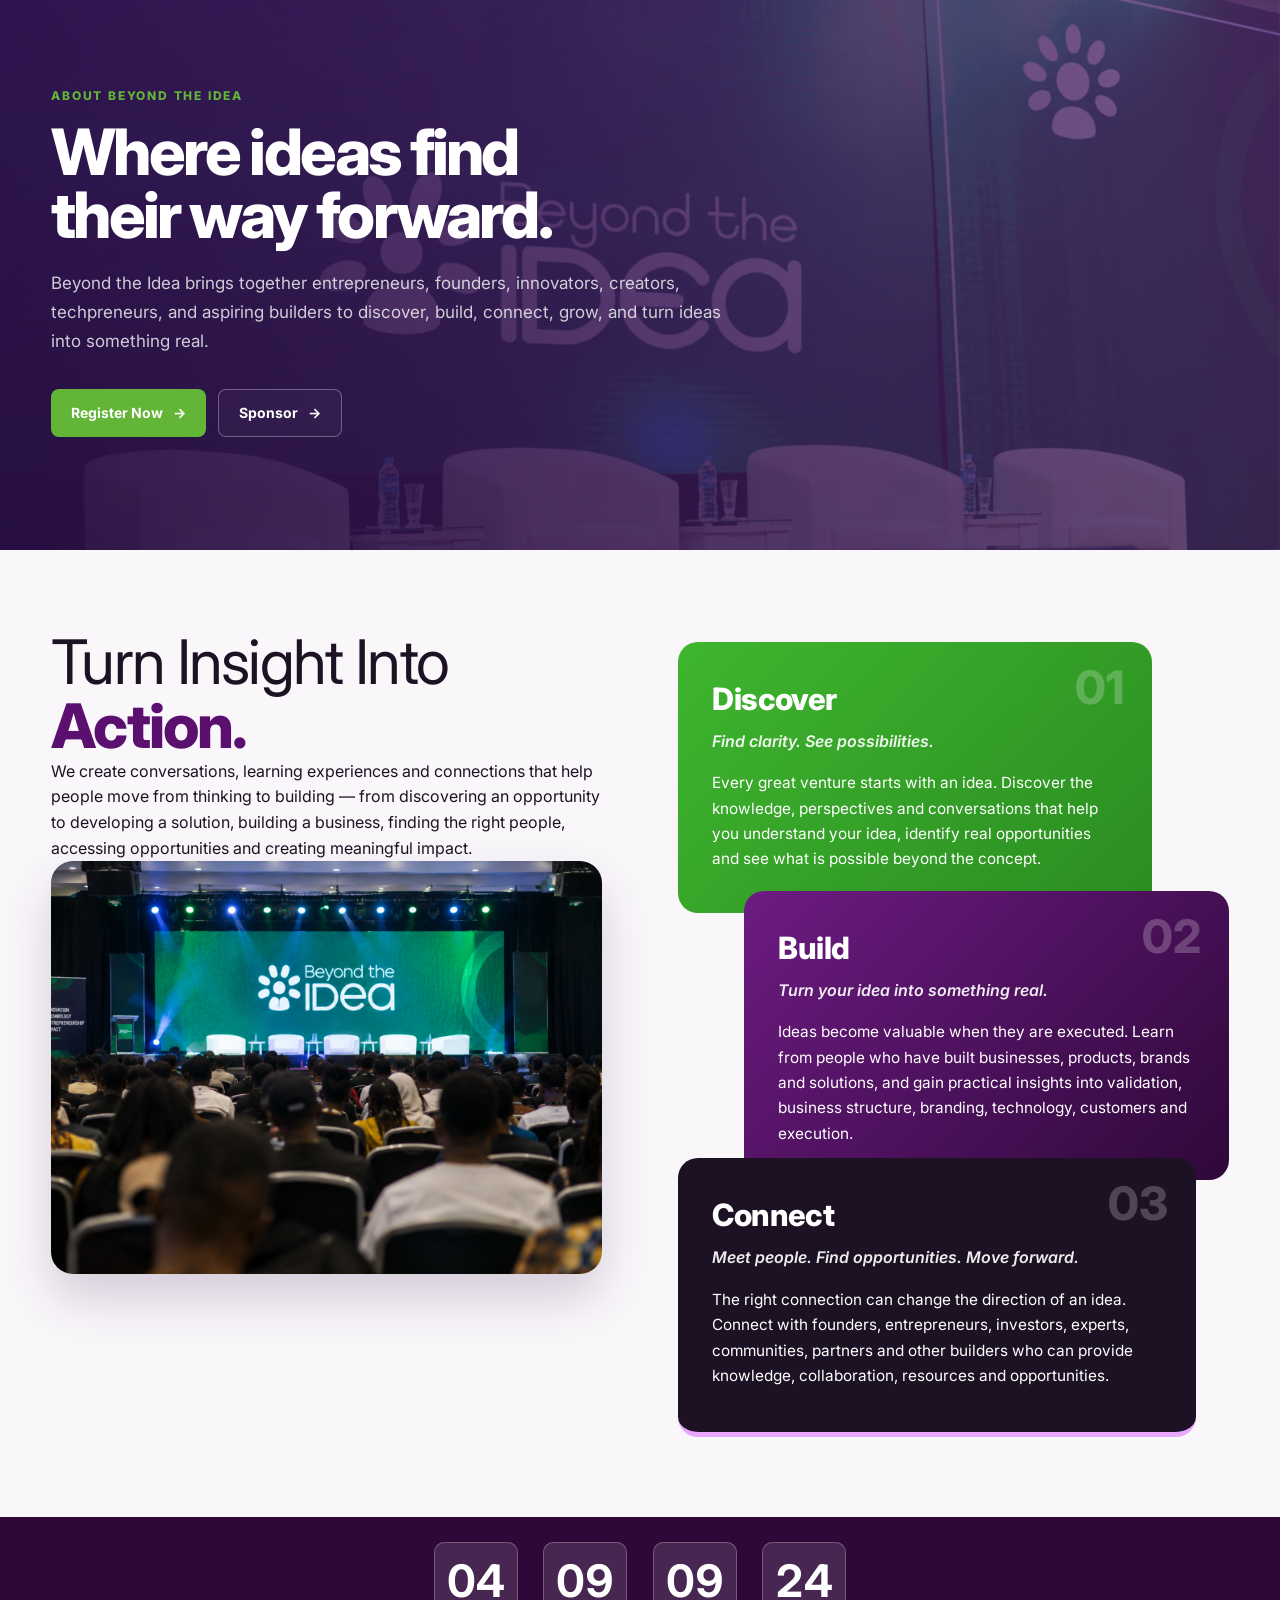
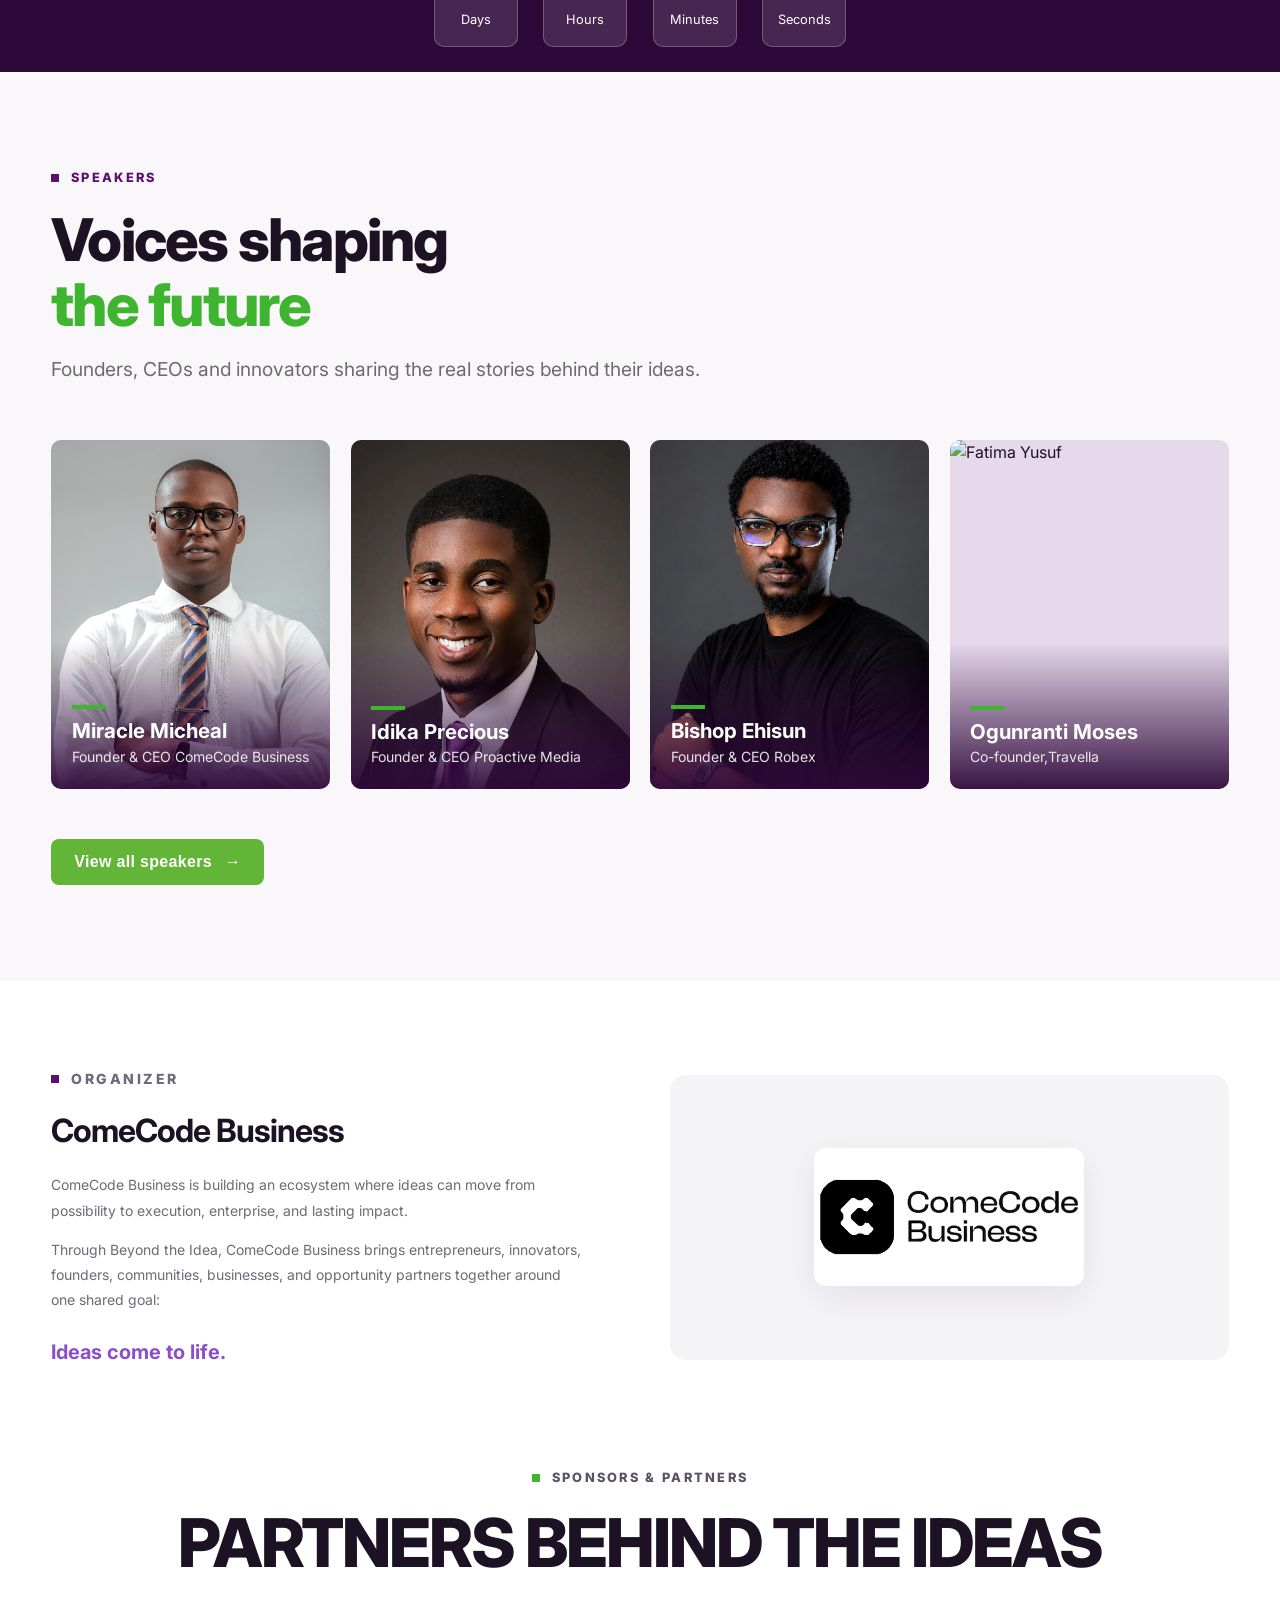
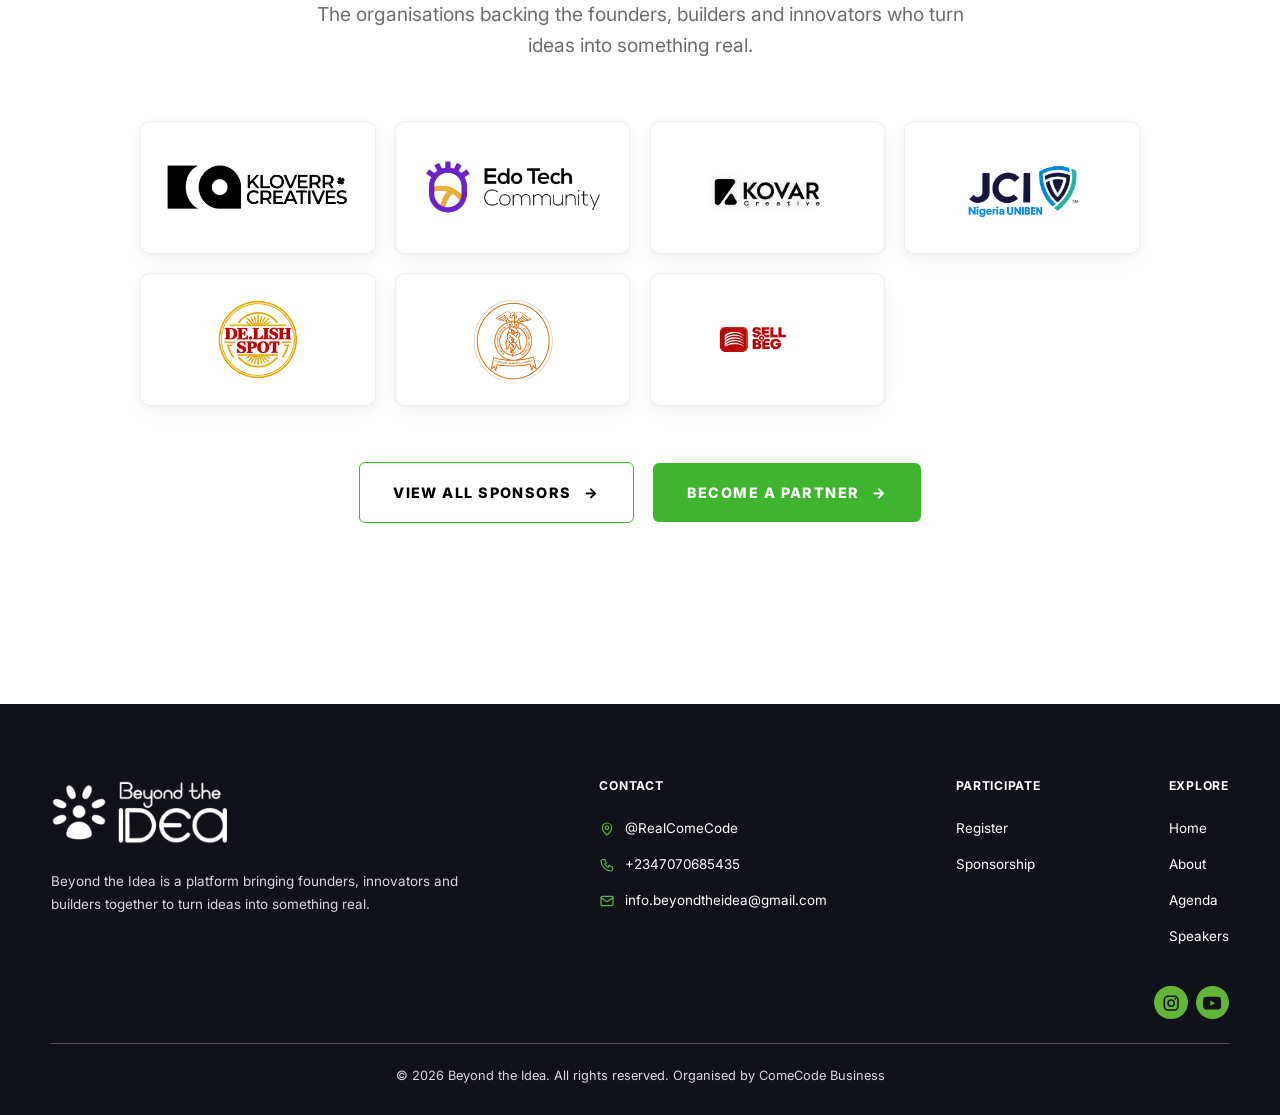
==== commit 2162dc8d: "updating" ====
--- a/index.html
+++ b/index.html
@@ -28,7 +28,7 @@
 
       <!-- <li><a href="#agenda">Agenda</a></li> -->
       <li><a href="sponsor.html">Sponsors</a></li>
-      <li><a href="#journey">Founder's epic</a></li>
+      <!-- <li><a href="#journey">Founder's epic</a></li> -->
       <a href="register.html" class="btn-register btn-register-hide">Register <span>→</span></a>
     </ul>
     <a href="register.html" class="btn-register">Register <span>→</span></a>
@@ -76,13 +76,13 @@
 
       <div class="participants-sec">
         <!-- Temporary image: replace src with the official conference photo -->
-        <img class="about-img" src="https://assets.mixkit.co/videos/13192/13192-thumb-720-3.jpg"
+        <img class="about-img" src="https://i.pinimg.com/1200x/b1/cd/05/b1cd056623db69fff42274d6bfaff57b.jpg"
           alt="Conference speaker and audience">
 
         <div class="about-cards">
           <div class="acard acard--purple"><strong>5,000+</strong><span>PARTICIPANTS EXPECTED</span></div>
-          <div class="acard acard--green"><strong>15+</strong><span>BEYOND THE IDEA STORIES</span></div>
-          <div class="acard acard--orange"><strong>6</strong><span>BUILD ROOMS</span></div>
+          <div class="acard acard--green"><strong>8+</strong><span>BEYOND THE IDEA STORIES</span></div>
+          <div class="acard acard--orange"><strong>3</strong><span>BUILD ROOMS</span></div>
         </div>
       </div>
     </section>
@@ -383,63 +383,33 @@
         </p>
 
         <div class="sp-grid">
-
-          <a href="#" class="plogo" aria-label="Google">
-            <img src="./img//sponsors/kloverr.png" alt="Google">
-          </a>
-
-          <a href="#" class="plogo" aria-label="Microsoft">
-            <img src="./img//sponsors//Edo tech com...png" alt="Microsoft">
-          </a>
-
-          <a href="#" class="plogo kovar" aria-label="Meta">
-            <img src="./img//sponsors/kovar.png" alt="Meta">
-          </a>
-
-          <a href="#" class="plogo" aria-label="Apple">
-            <img src="./img/sponsors/jcin.png" alt="Apple">
-          </a>
-          <a href="#" class="plogo" aria-label="Apple">
-            <img src="./img/sponsors/De.lish.png" alt="Apple">
-          </a>
-
-          <a href="#" class="plogo" aria-label="Apple">
-            <img src="./img/sponsors/BUDSA.png" alt="Apple">
-          </a>
-          <a href="#" class="plogo" aria-label="Apple">
-            <img src="./img/sponsors/SELL.BEG Red Stack Logo.png" alt="Apple">
-          </a>
-          <!-- <a href="#" class="plogo" aria-label="Amazon">
-            <img src="https://cdn.simpleicons.org/amazon" alt="Amazon">
-          </a>
-
-          <a href="#" class="plogo" aria-label="Flutter">
-            <img src="https://cdn.simpleicons.org/flutter" alt="Flutter">
-          </a>
-
-          <a href="#" class="plogo" aria-label="Paystack">
-            <img src="https://cdn.simpleicons.org/paystack" alt="Paystack">
-          </a>
-
-          <a href="#" class="plogo" aria-label="MTN">
-            <img src="https://cdn.simpleicons.org/mtn" alt="MTN">
-          </a>
-
-          <a href="#" class="plogo" aria-label="Airtel">
-            <img src="https://cdn.simpleicons.org/airtel" alt="Airtel">
-          </a>
-
-          <a href="#" class="plogo" aria-label="GitHub">
-            <img src="https://cdn.simpleicons.org/github" alt="GitHub">
-          </a>
-
-          <a href="#" class="plogo" aria-label="LinkedIn">
-            <img src="https://cdn.simpleicons.org/linkedin" alt="LinkedIn">
-          </a>
-
-          <a href="#" class="plogo" aria-label="Notion">
-            <img src="https://cdn.simpleicons.org/notion" alt="Notion">
-          </a> -->
+          <a href="#" class="plogo" aria-label="Kloverr Creatives">
+            <img src="./img/sponsors/kloverr.png" alt="Kloverr Creatives">
+          </a>
+          
+          <a href="#" class="plogo" aria-label="Edo Tech Community">
+            <img src="./img/sponsors/Edo tech com...png" alt="Edo Tech Community">
+          </a>
+          
+          <a href="#" class="plogo kovar" aria-label="Kovar">
+            <img src="./img/sponsors/kovar.png" alt="Kovar">
+          </a>
+          
+          <a href="#" class="plogo" aria-label="JCI Nigeria UNIBEN">
+            <img src="./img/sponsors/jcin.png" alt="JCI Nigeria UNIBEN">
+          </a>
+          
+          <a href="#" class="plogo" aria-label="De.lish Spot">
+            <img src="./img/sponsors/De.lish.png" alt="De.lish Spot">
+          </a>
+          
+          <a href="#" class="plogo" aria-label="BUDSA">
+            <img src="./img/sponsors/BUDSA.png" alt="BUDSA">
+          </a>
+          
+          <a href="#" class="plogo" aria-label="Sell.Beg">
+            <img src="./img/sponsors/SELL.BEG Red Stack Logo.png" alt="Sell.Beg">
+          </a>
 
         </div>
 
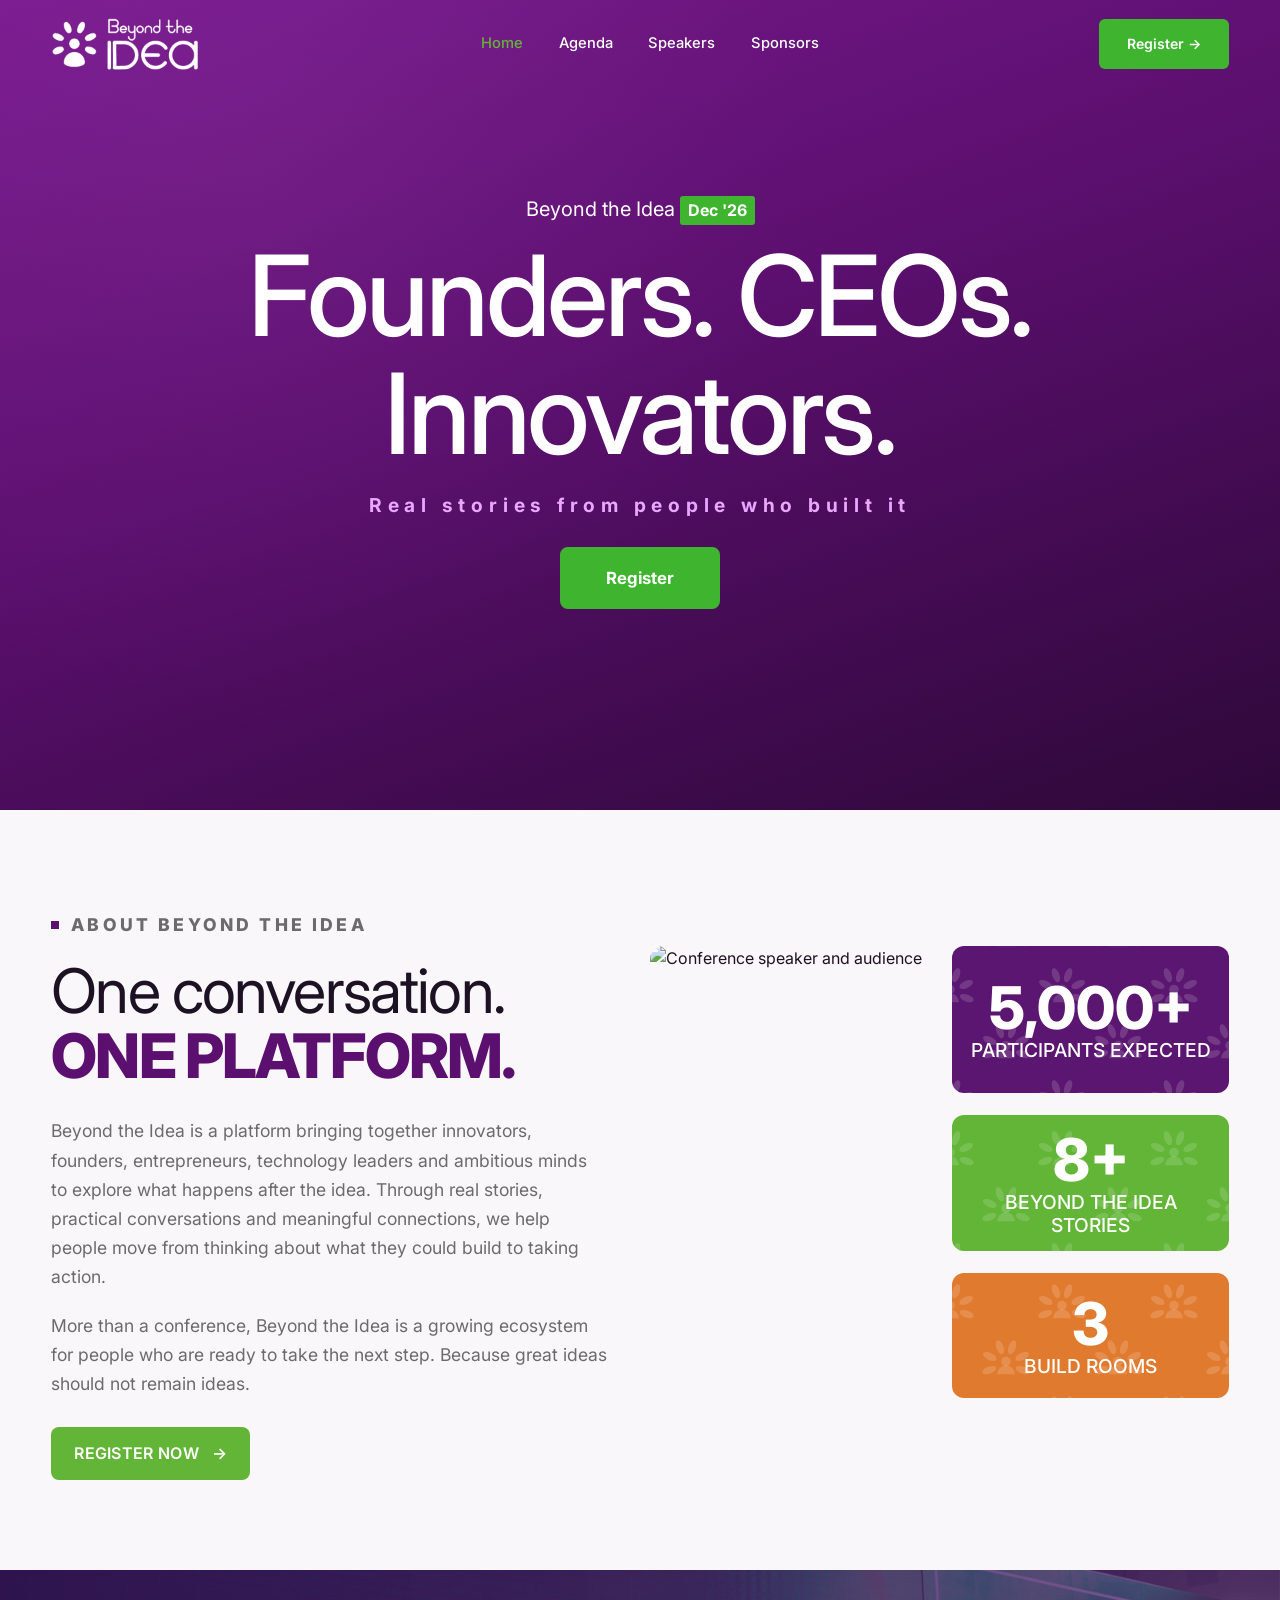
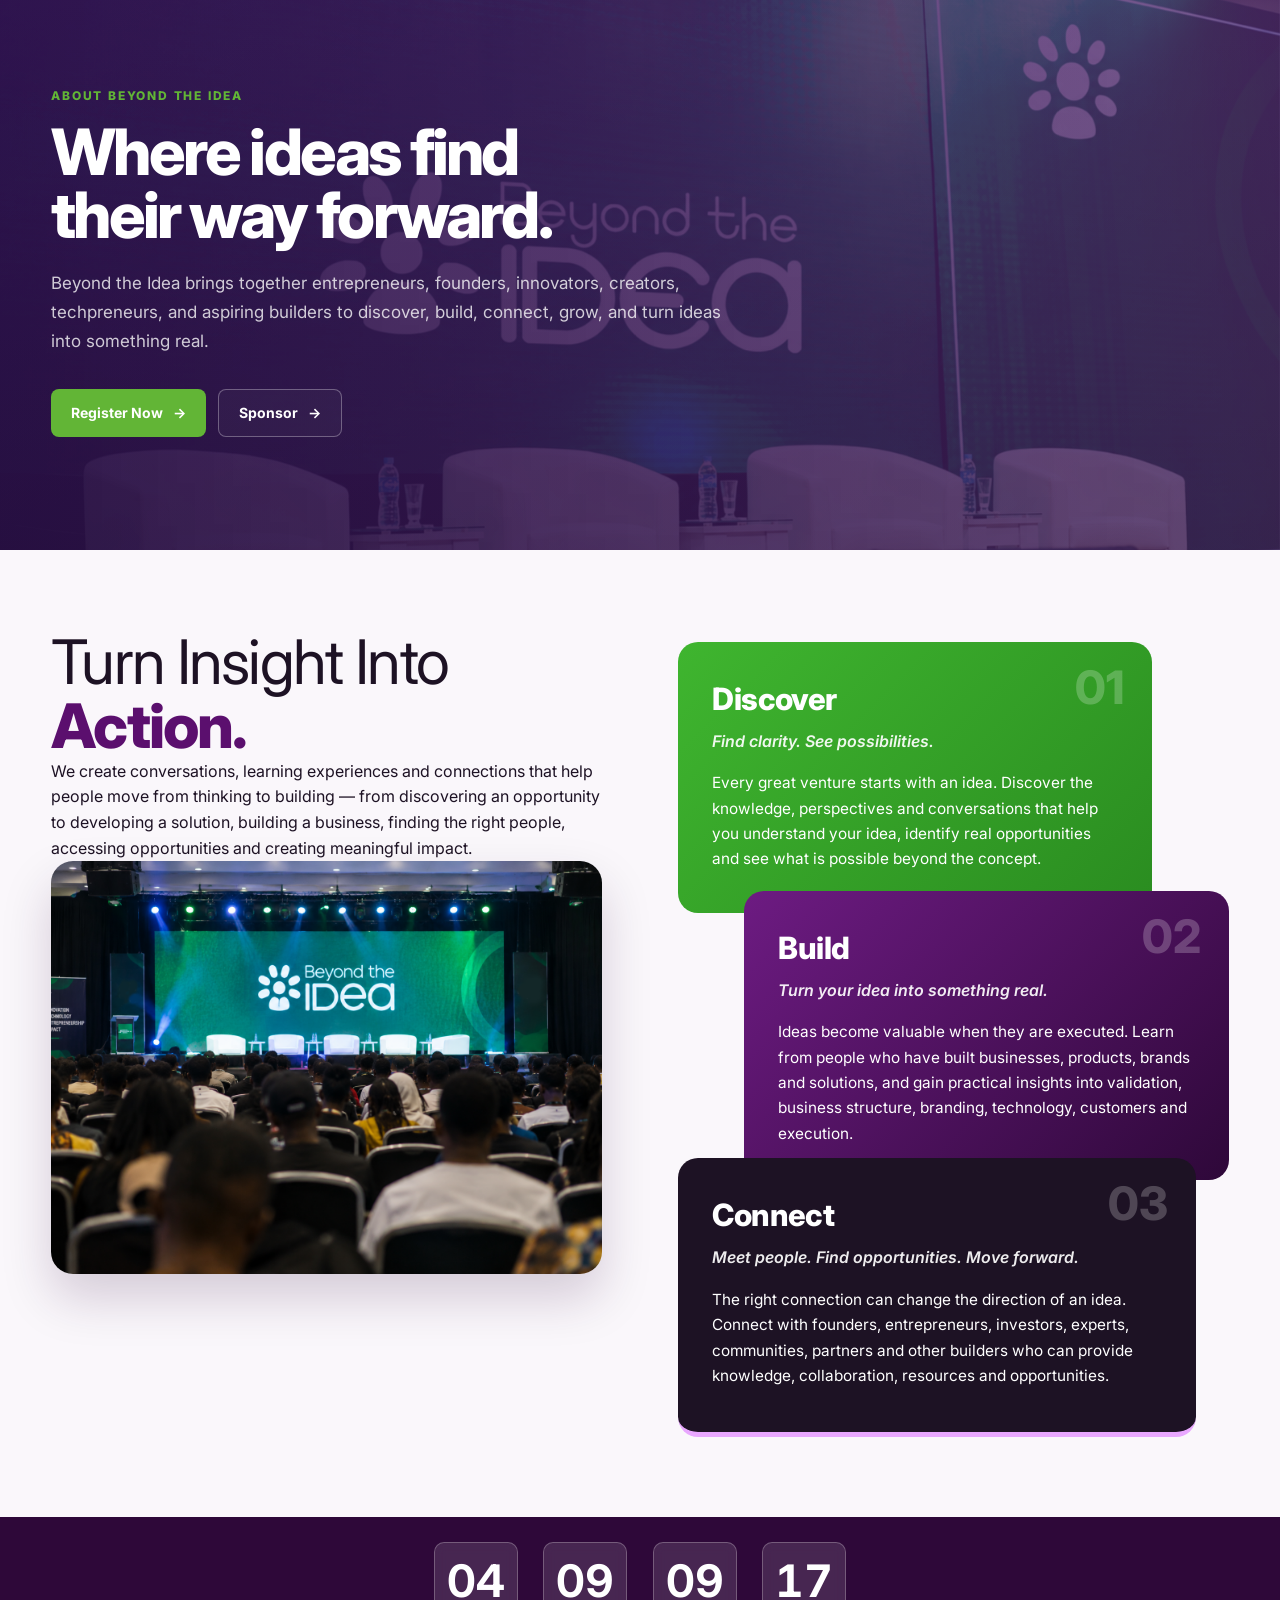
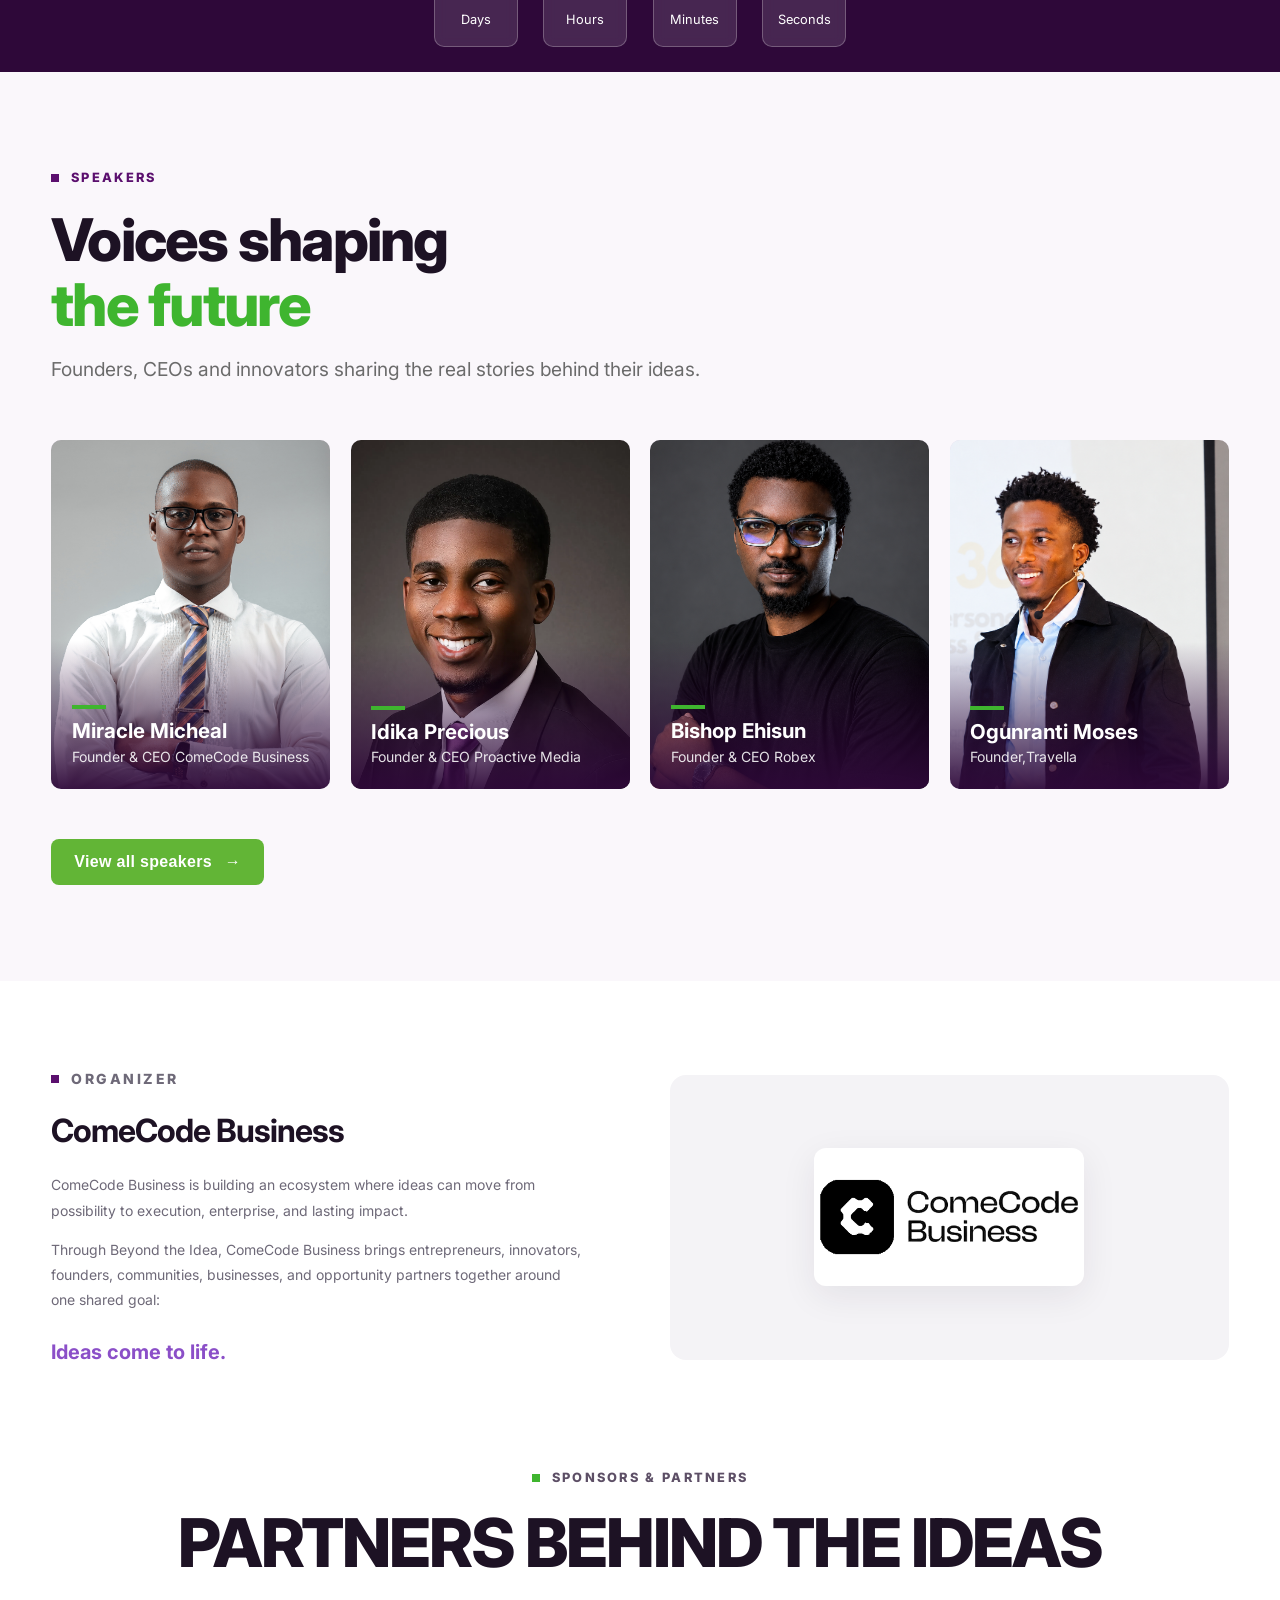
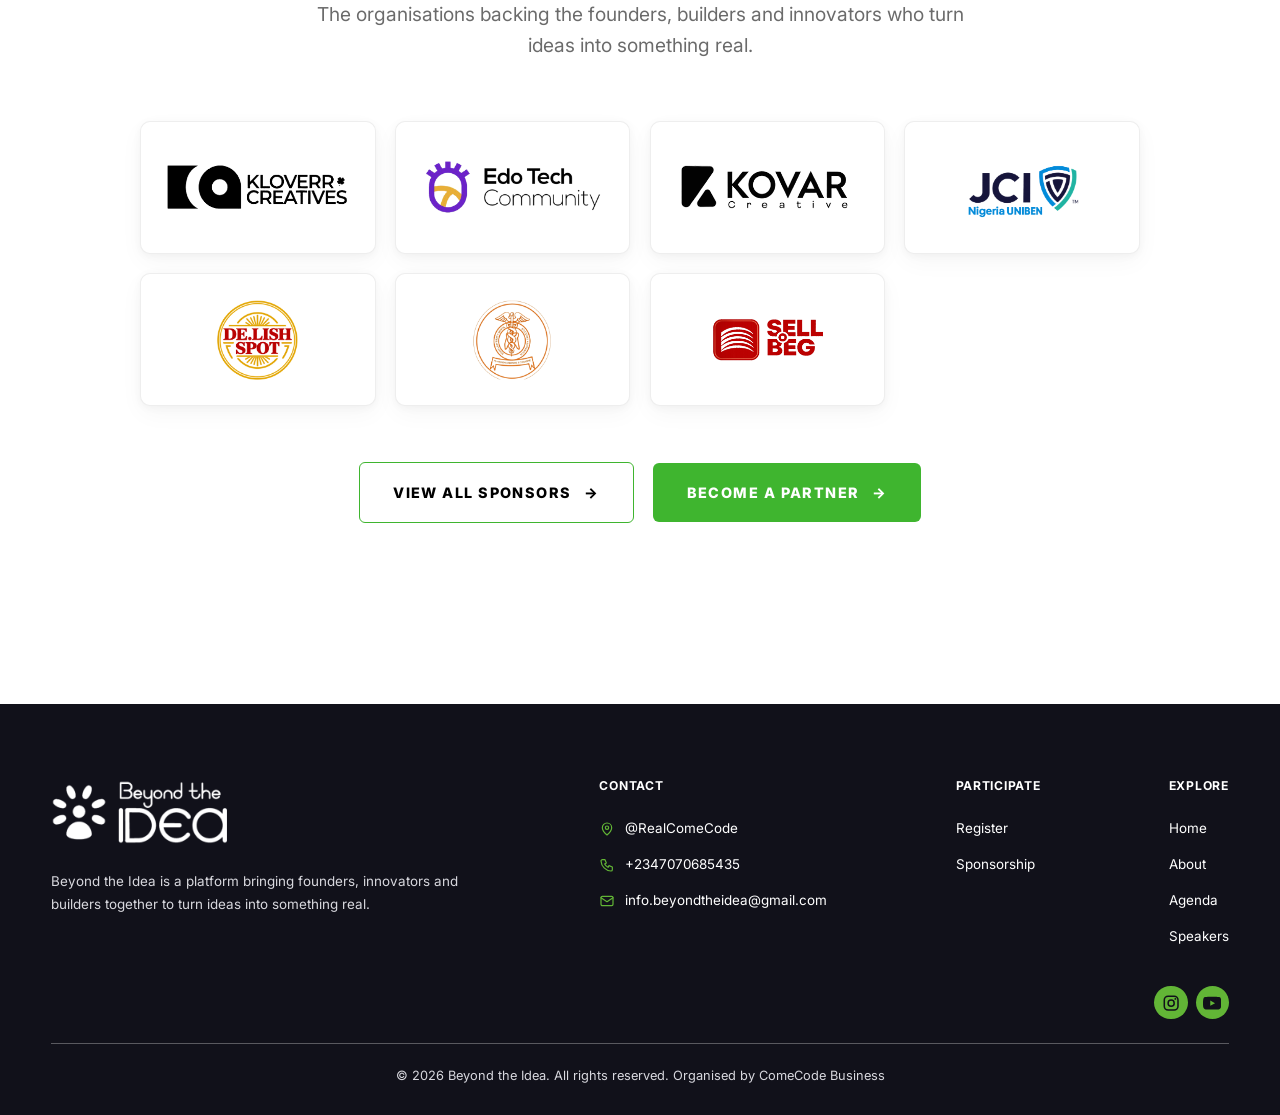
==== commit 9c208337: "update" ====
--- a/index.html
+++ b/index.html
@@ -311,11 +311,11 @@
         </article>
 
         <article class="spk">
-          <img src="https://media.licdn.com/dms/image/v2/D4D03AQGA4T_Y5OUcsQ/profile-displayphoto-scale_400_400/B4DaENjYdKKAAg-/0/1791228742849?e=1793836800&v=beta&t=tyHD4drpQidEf4OeiKPLQyxPSlgWI0ppKH7oAzW0KeU" alt="Fatima Yusuf" loading="lazy">
+          <img src="./img/moses.png">
          
           <div class="spk-info">
             <h3>Ogunranti Moses</h3>
-            <p>Co-founder,Travella</p>
+            <p>Founder,Travella</p>
           </div>
         </article>
       </div>
--- a/main.css
+++ b/main.css
@@ -1889,12 +1889,12 @@
 
   .plogo {
     min-height: 90px;
-    padding: 16px;
+    padding: 10px;
   }
 
   .plogo img {
     width: 100%;
-    height: 44px;
+    /* height: 44px; */
   }
 
   .sp-actions {
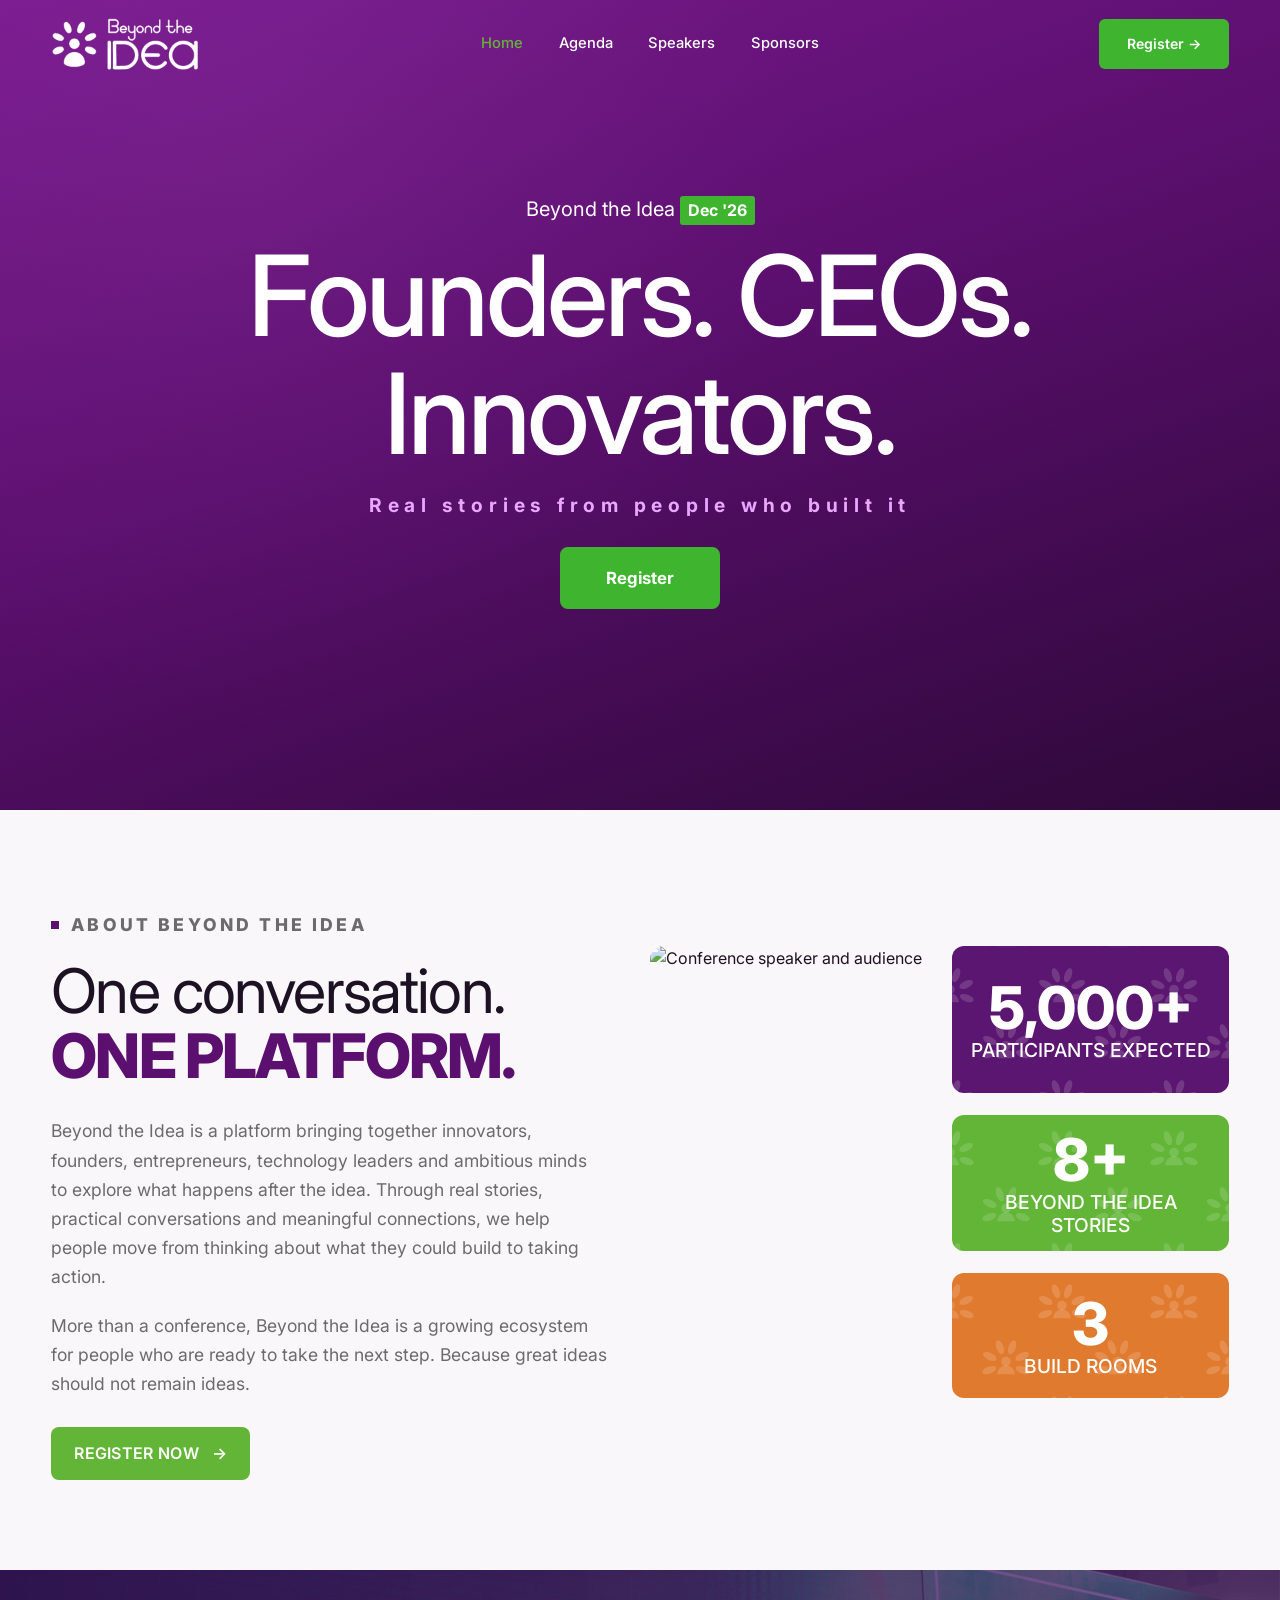
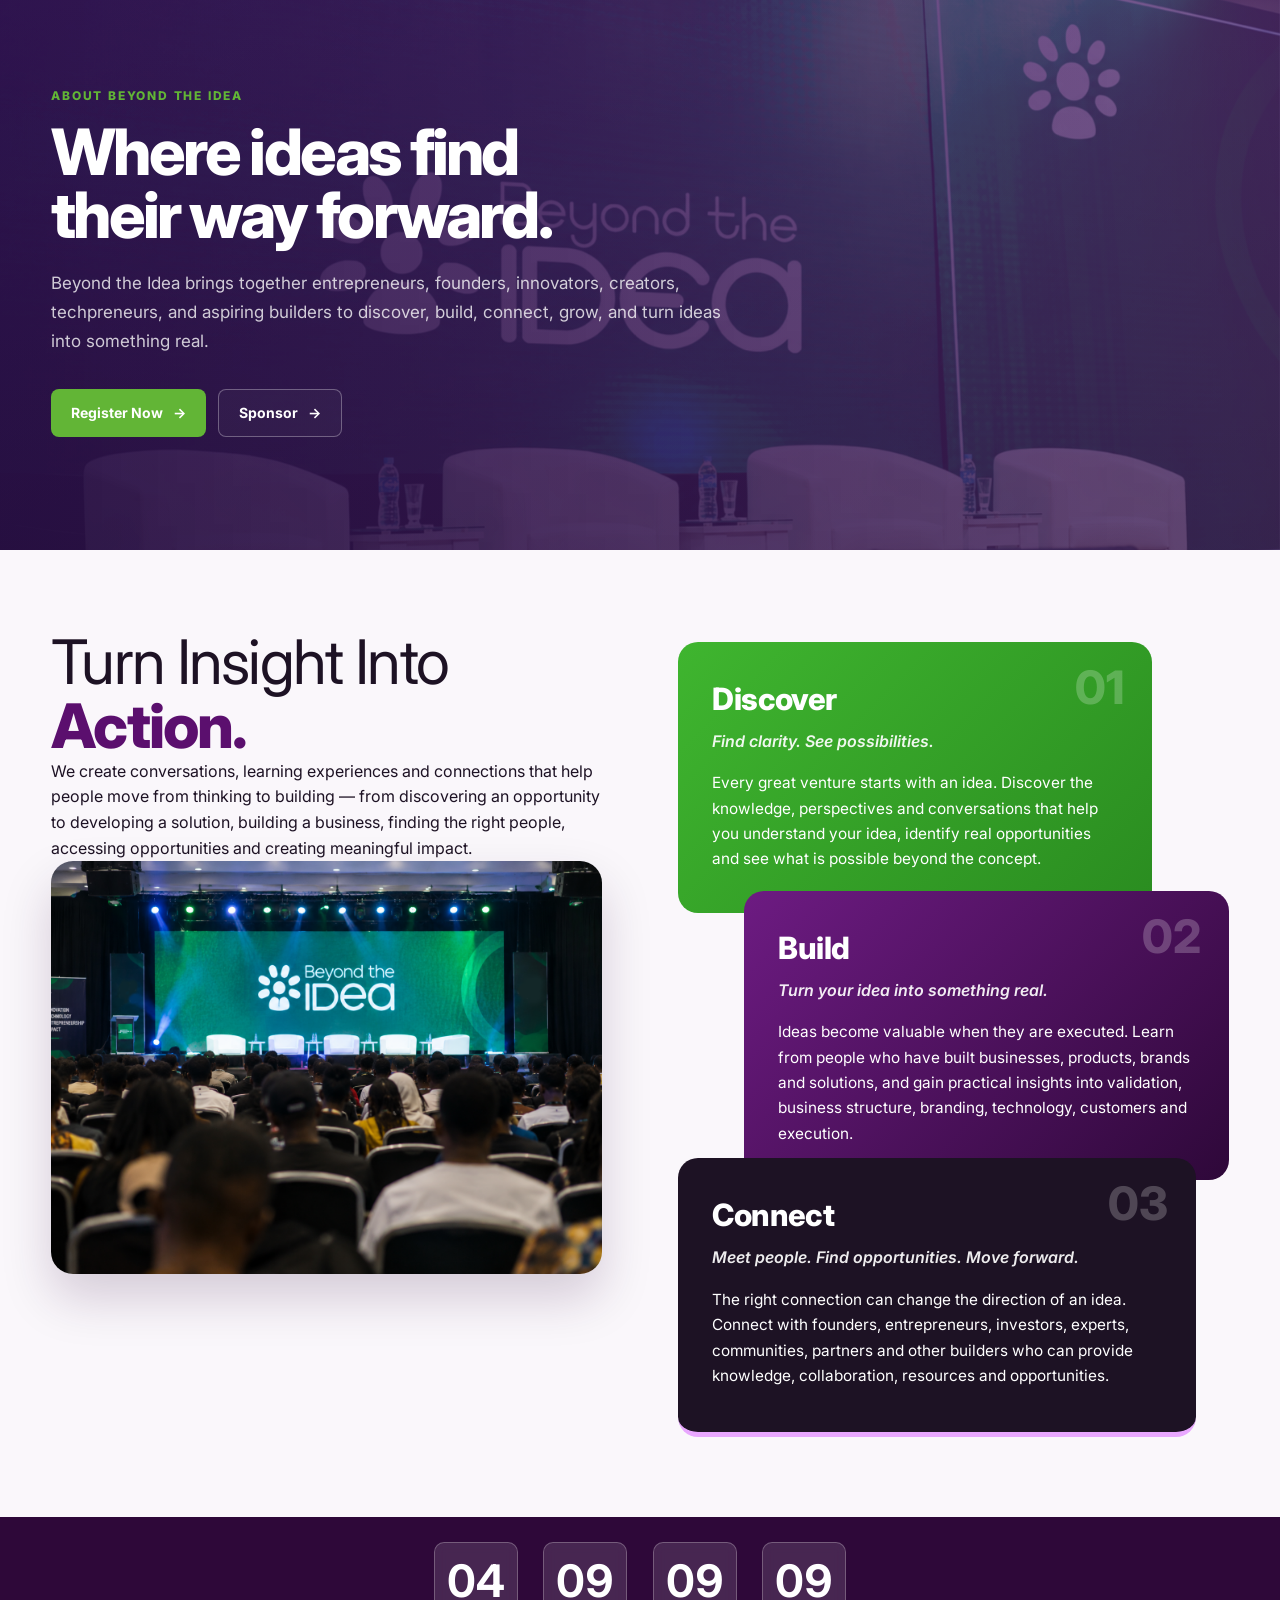
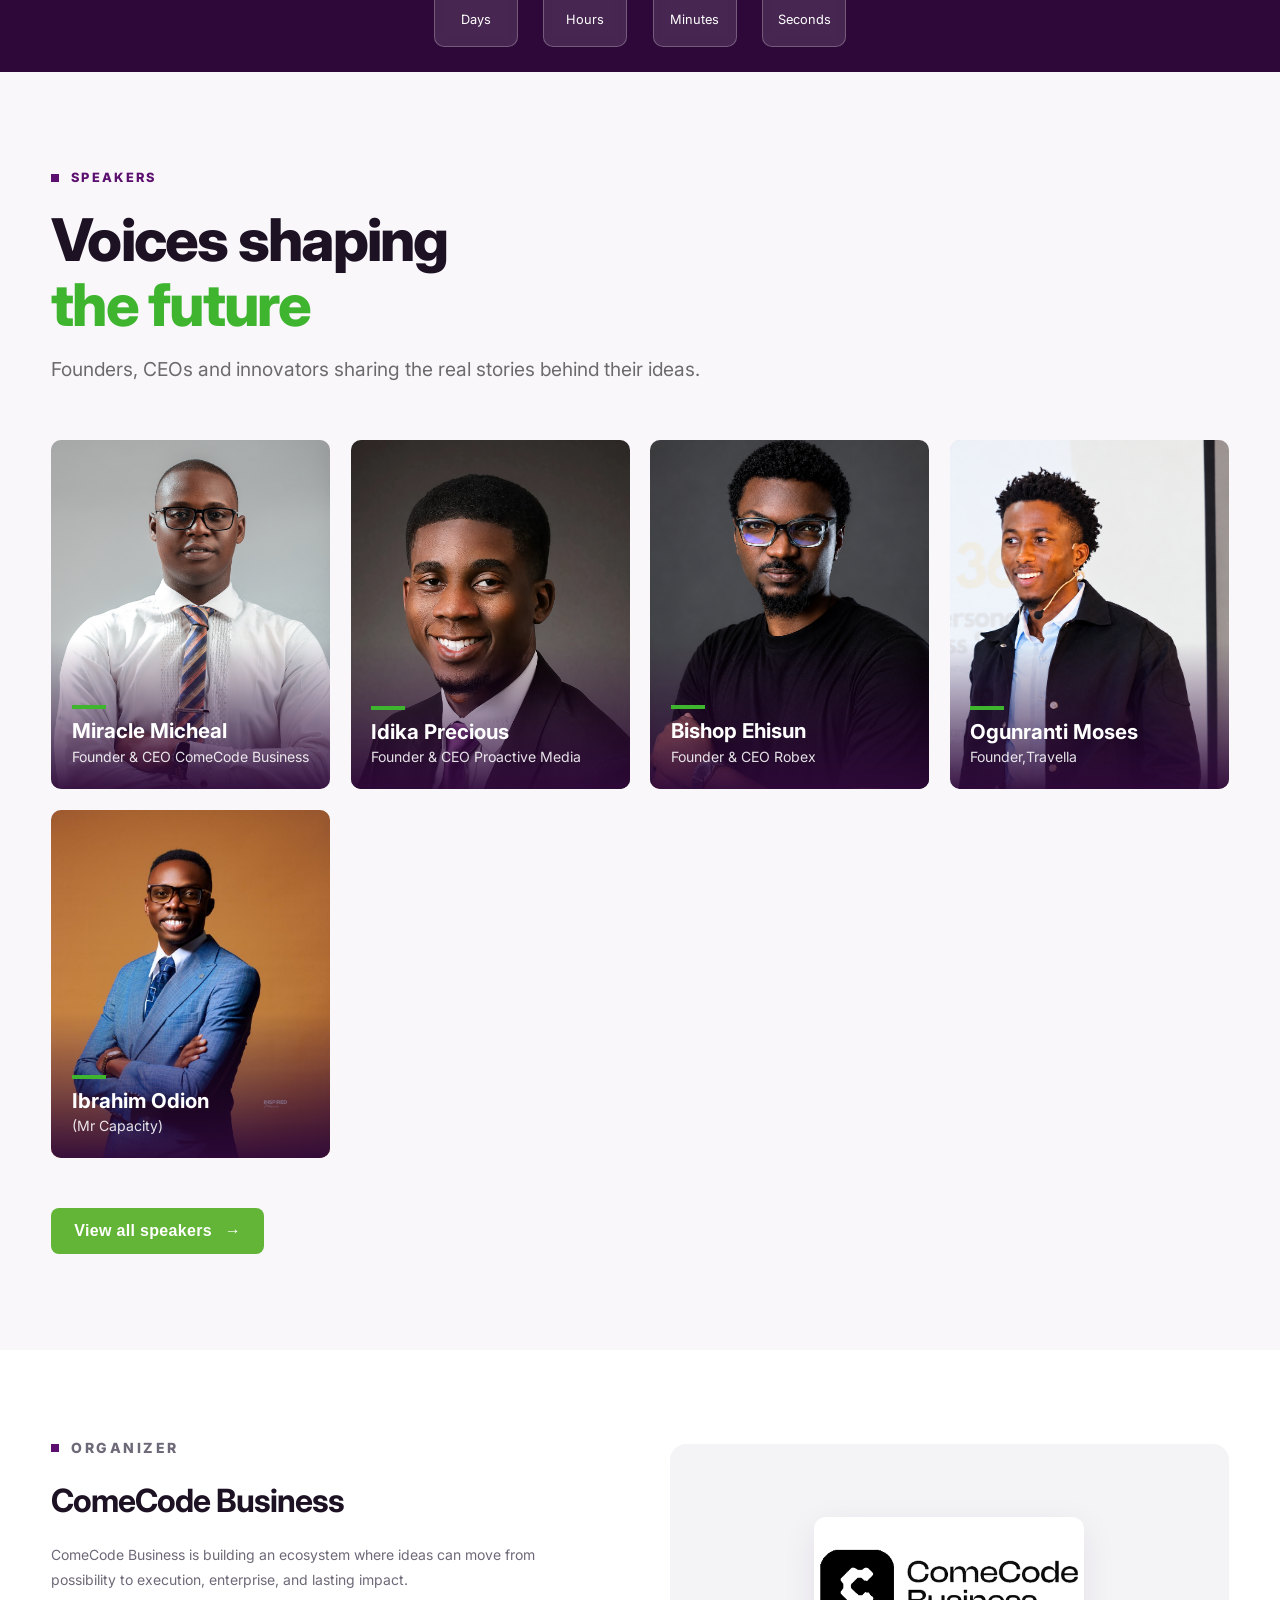
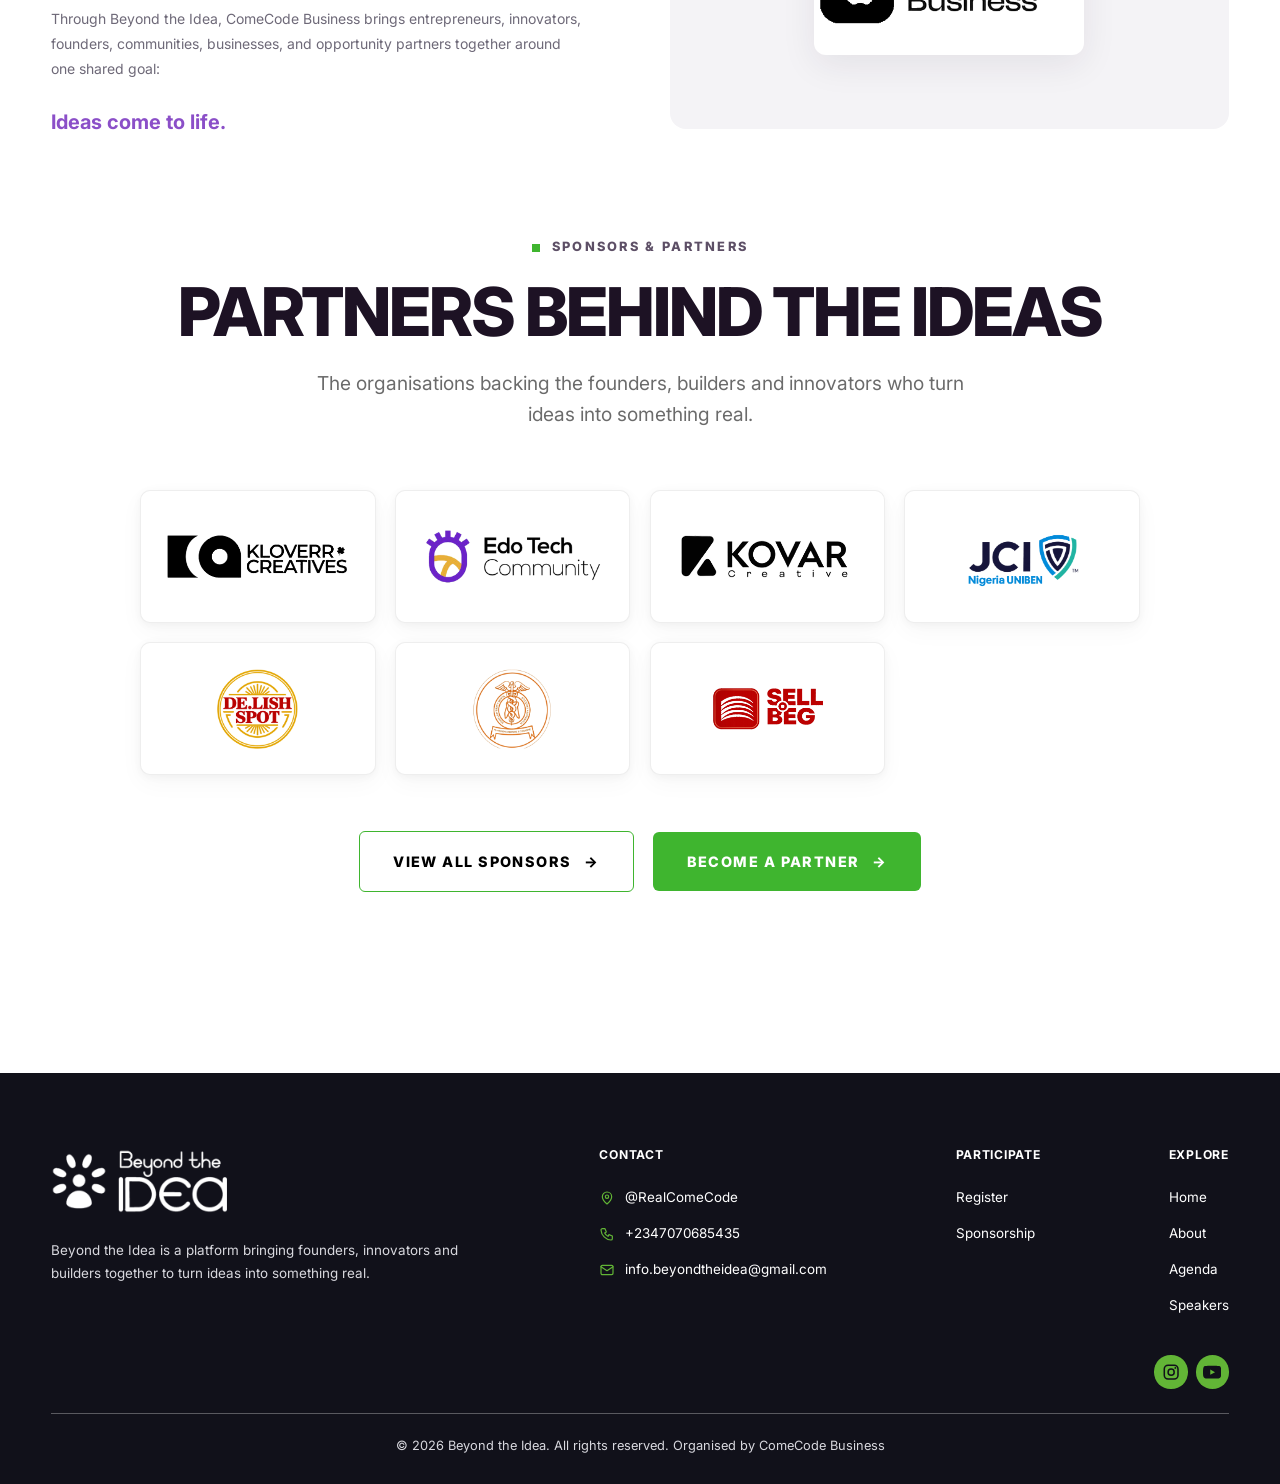
==== commit 046643a5: "updating" ====
--- a/index.html
+++ b/index.html
@@ -316,6 +316,14 @@
           <div class="spk-info">
             <h3>Ogunranti Moses</h3>
             <p>Founder,Travella</p>
+          </div>
+        </article>
+        <article class="spk">
+          <img src="./img/Mr Ibrahim.JPG">
+         
+          <div class="spk-info">
+            <h3>Ibrahim Odion</h3>
+            <p>(Mr Capacity)</p>
           </div>
         </article>
       </div>
